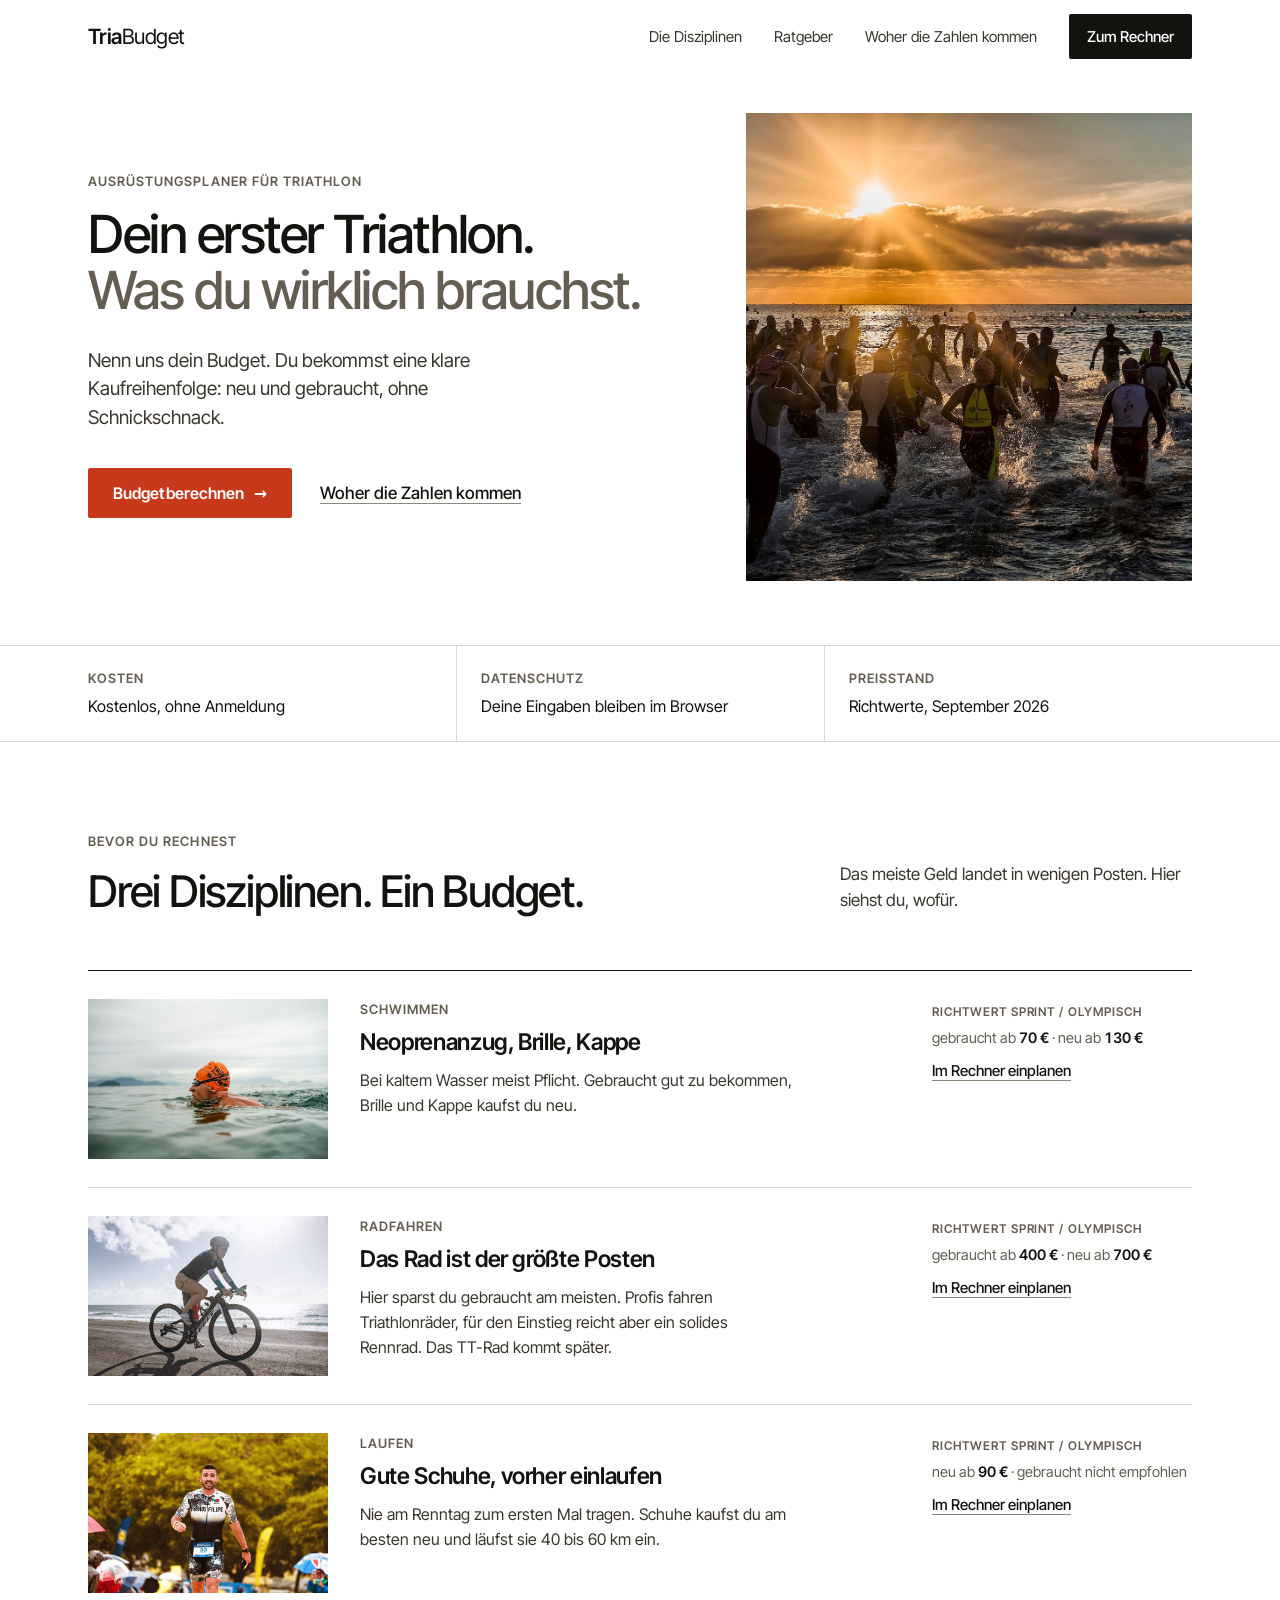
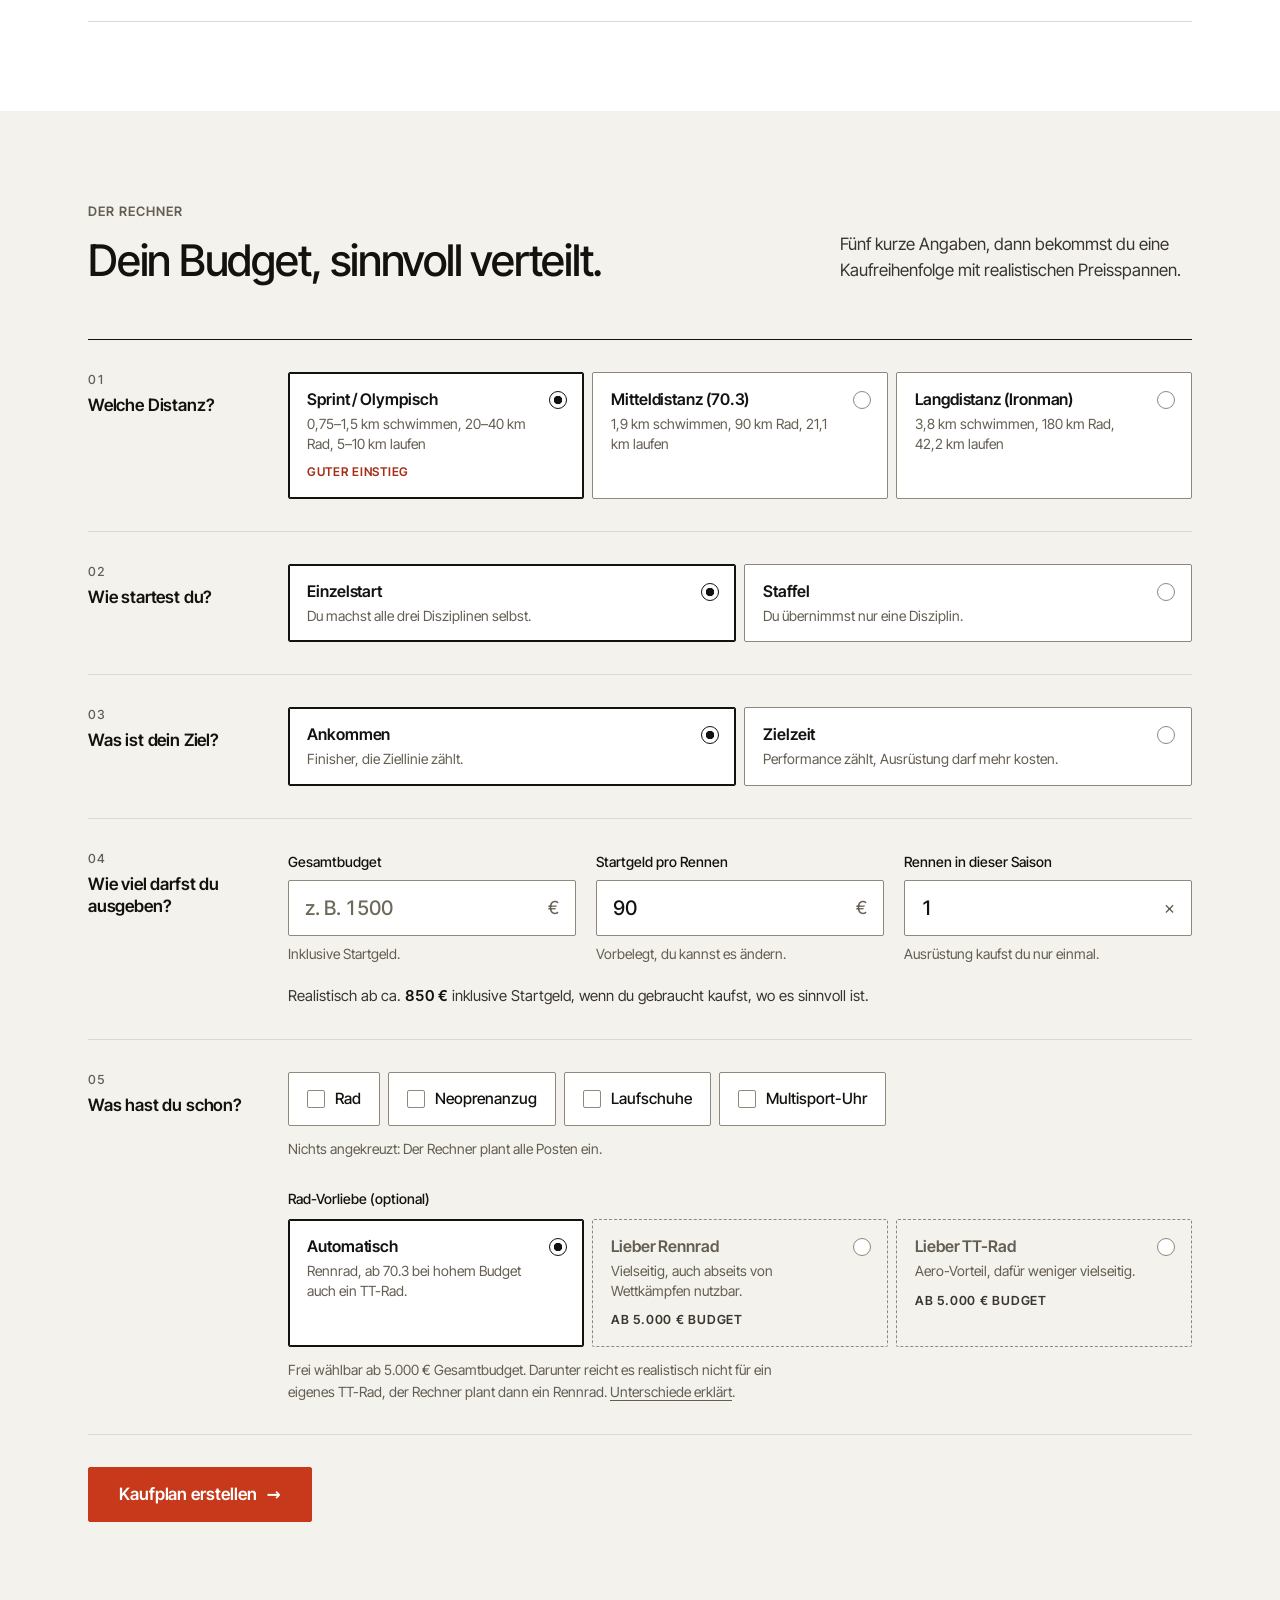
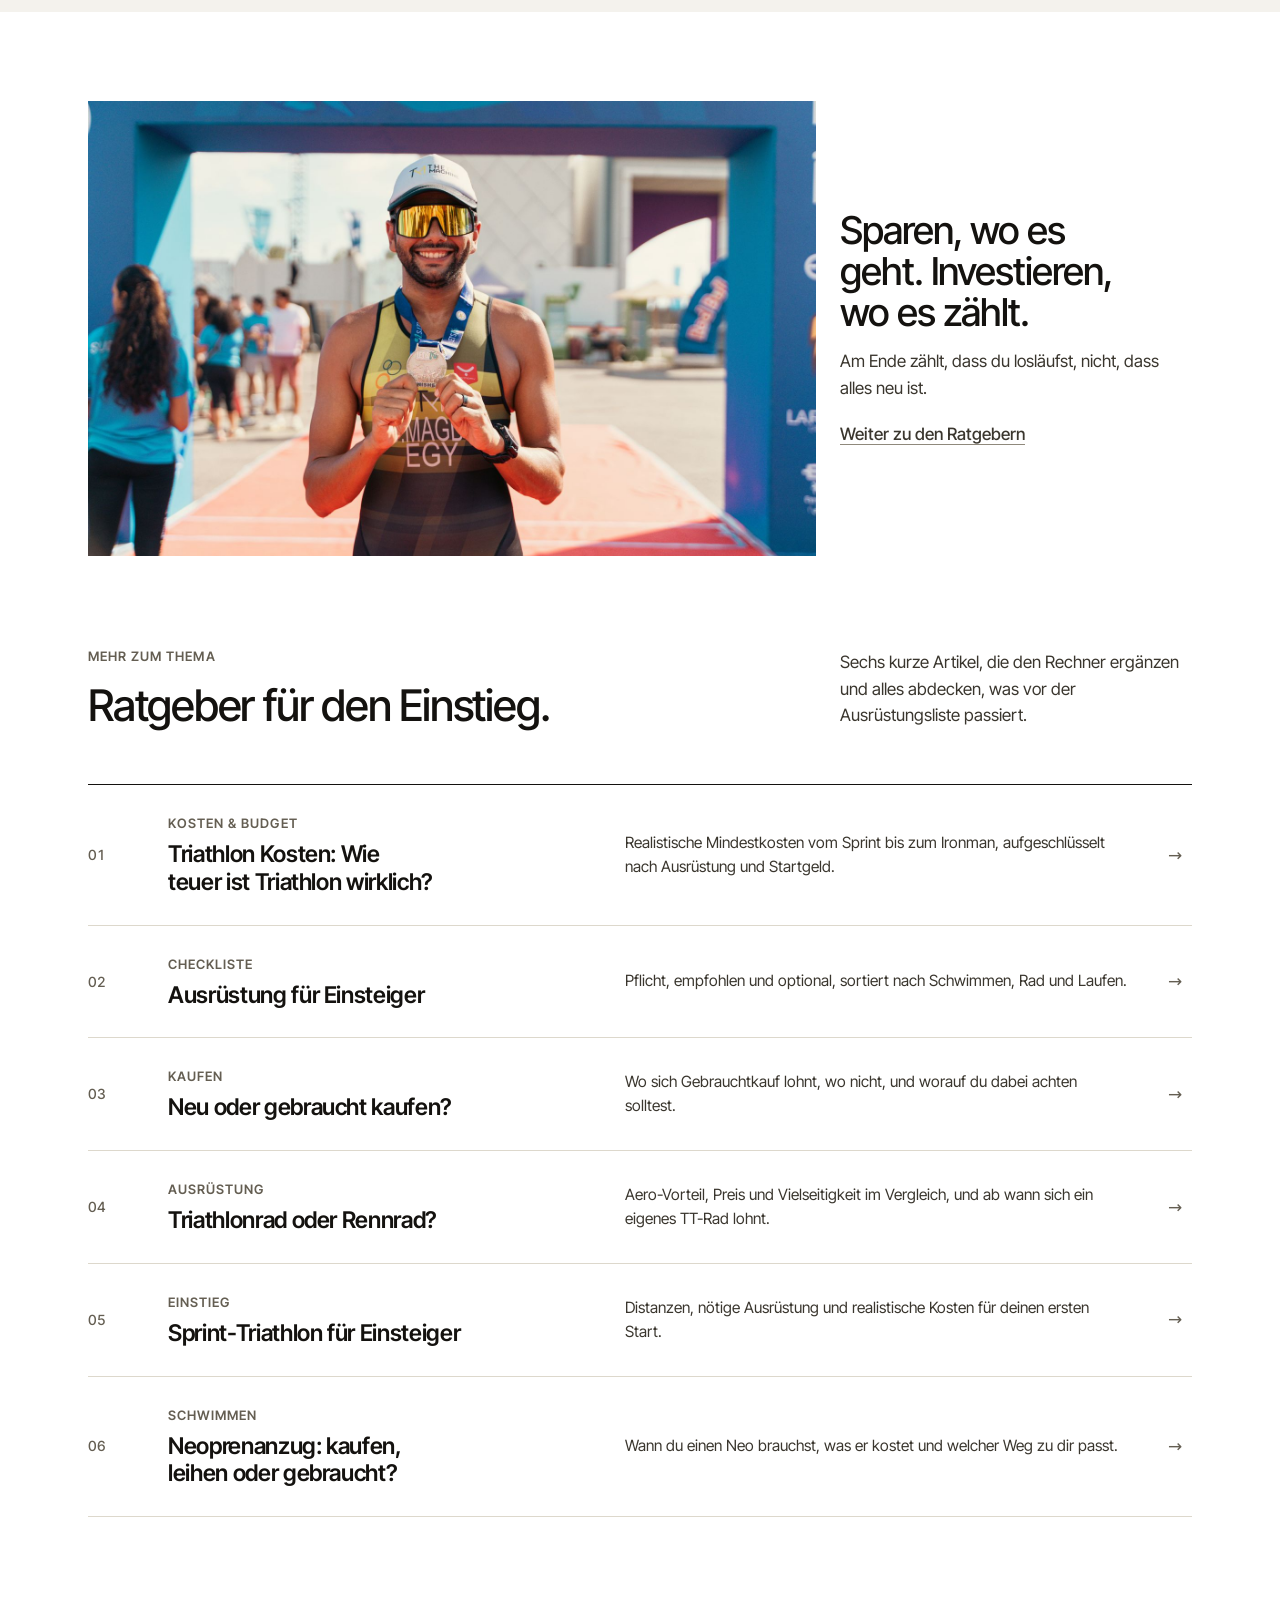
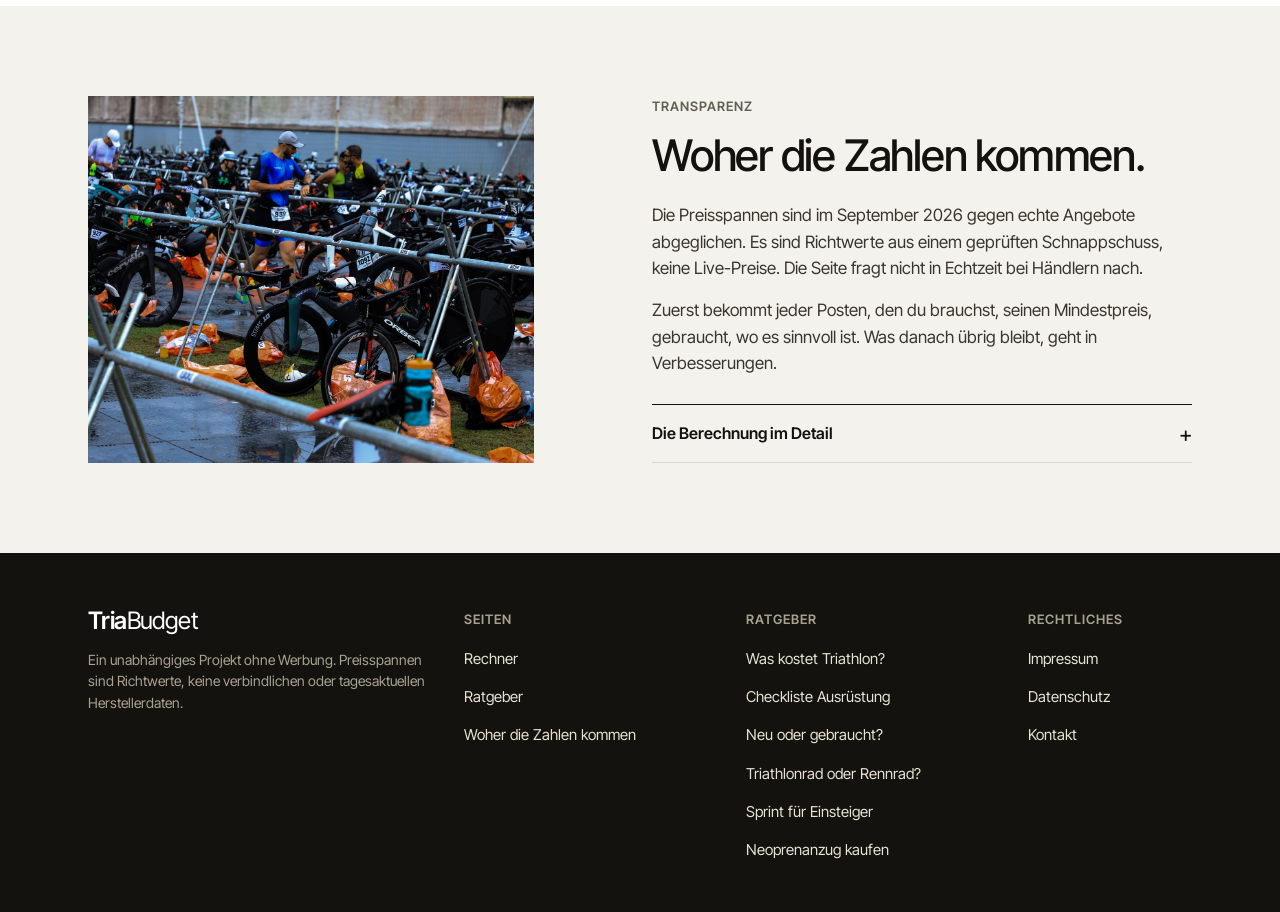
==== index.html @ 40a44d19 "Zurück-Link aus Impressum/Datenschutz: Scrollposition zuverlässig setzen Co-Authored-By: Claude Sonn" ====
<!DOCTYPE html>
<html lang="de">
<head>
<meta charset="UTF-8">
<meta name="viewport" content="width=device-width, initial-scale=1.0">
<title>TriaBudget &ndash; Was du f&uuml;r deinen ersten Triathlon wirklich brauchst</title>
<meta name="description" content="Kostenloser Ausr&uuml;stungsplaner f&uuml;r Triathlon: Budget eingeben und eine klare Kaufreihenfolge mit realistischen Preisspannen f&uuml;r neu und gebraucht erhalten.">
<link rel="canonical" href="https://www.triabudget.com/">
<meta name="theme-color" content="#FFFFFF">
<meta name="color-scheme" content="light">
<meta property="og:type" content="website">
<meta property="og:title" content="TriaBudget &ndash; Dein erster Triathlon. Was du wirklich brauchst.">
<meta property="og:description" content="Budget eingeben, Kaufreihenfolge erhalten. Neu und gebraucht, ohne Schnickschnack.">
<meta property="og:image" content="https://www.triabudget.com/og.jpg">
<meta name="twitter:card" content="summary_large_image">
<link rel="icon" href="favicon.svg" type="image/svg+xml">
<link rel="icon" href="favicon.ico" sizes="48x48">
<link rel="apple-touch-icon" href="apple-touch-icon.png">
<link rel="preload" href="inter-tight-var.woff2" as="font" type="font/woff2" crossorigin>
<style>
@font-face{font-family:"Inter Tight";src:url(inter-tight-var.woff2) format("woff2");font-weight:100 900;font-style:normal;font-display:swap;}

:root{
  color-scheme:light;
  --paper:#FFFFFF;
  --band:#F4F2ED;
  --ink:#14120F;
  --ink2:#3A362E;
  --muted:#645E52;
  --line:#DDD8CC;
  --line2:#8F897C;
  --accent:#C7391A;
  --accent-dark:#A62E14;
  --sans:"Inter Tight",system-ui,-apple-system,"Segoe UI",Roboto,sans-serif;
  --gutter:clamp(20px,4vw,48px);
  --max:1200px;
  --r:2px;
  --sec:clamp(64px,7vw,104px);
}
*{box-sizing:border-box;}
html{scroll-behavior:smooth;scroll-padding-top:76px;}
@media(prefers-reduced-motion:reduce){html{scroll-behavior:auto;}}
body{margin:0;background:var(--paper);color:var(--ink);font-family:var(--sans);font-size:17px;line-height:1.55;-webkit-font-smoothing:antialiased;text-rendering:optimizeLegibility;}
img{display:block;max-width:100%;}
a{color:inherit;}
h1,h2,h3{margin:0;font-weight:500;letter-spacing:-0.028em;line-height:1.06;text-wrap:balance;}
h1{font-size:clamp(38px,4.1vw,58px);}
h2{font-size:clamp(30px,3.4vw,46px);}
h3{font-size:clamp(20px,1.8vw,23px);font-weight:600;letter-spacing:-0.015em;line-height:1.2;}
p{margin:0;}
.num{font-variant-numeric:tabular-nums;}
.wrap{max-width:var(--max);margin:0 auto;padding:0 var(--gutter);}
.kicker,.lbl{font-size:13px;font-weight:600;letter-spacing:.08em;text-transform:uppercase;color:var(--muted);margin:0 0 16px;}
.sr-only{position:absolute;width:1px;height:1px;margin:-1px;padding:0;overflow:hidden;clip:rect(0,0,0,0);white-space:nowrap;border:0;}
.skip{position:absolute;left:-9999px;top:8px;background:var(--ink);color:#fff;padding:8px 14px;z-index:99;}
.skip:focus{left:8px;}
:focus-visible{outline:2px solid var(--accent);outline-offset:3px;}

/* ---------- Kopfzeile ---------- */
.topbar{display:flex;align-items:center;justify-content:space-between;gap:24px;position:sticky;top:0;z-index:50;background:rgba(255,255,255,.96);-webkit-backdrop-filter:saturate(1.4) blur(8px);backdrop-filter:saturate(1.4) blur(8px);border-bottom:1px solid transparent;padding:14px max(var(--gutter),calc((100% - var(--max))/2 + var(--gutter)));transition:border-color .15s;}
.topbar.is-stuck{border-bottom-color:var(--line);}
.brand{font-weight:600;font-size:21px;line-height:1;letter-spacing:-0.025em;text-decoration:none;}
.brand em{font-style:normal;font-weight:400;}
.topnav{display:flex;align-items:center;gap:32px;font-size:15px;}
.topnav a{text-decoration:none;color:var(--ink2);padding:8px 0;transition:color .15s;}
.topnav a:hover{color:var(--ink);}
.topright{display:flex;align-items:center;gap:32px;}
.topnav a.keep,.topright > a.keep{background:var(--ink);color:#fff;padding:11px 18px;border-radius:var(--r);font-weight:500;font-size:15px;text-decoration:none;transition:background-color .15s;white-space:nowrap;}
.topnav a.keep:hover,.topright > a.keep:hover{background:var(--accent);color:#fff;}
.menu-btn{display:none;font:500 15px/1 var(--sans);color:var(--ink);background:transparent;border:1px solid var(--line2);border-radius:var(--r);padding:11px 14px;cursor:pointer;}
.menu-btn:hover{border-color:var(--ink);}
@media(max-width:720px){
  .topright{gap:10px;}
  .menu-btn{display:inline-flex;align-items:center;}
  .topright > .topnav{display:none;}
  .topright > .topnav.open{display:flex;flex-direction:column;align-items:stretch;gap:0;position:absolute;top:100%;left:0;right:0;z-index:60;background:#fff;border-top:1px solid var(--line);border-bottom:1px solid var(--ink);padding:6px var(--gutter) 12px;box-shadow:0 12px 24px rgba(20,18,15,.08);}
  .topright > .topnav.open a{padding:14px 0;font-size:17px;border-bottom:1px solid var(--line);}
  .topright > .topnav.open a:last-child{border-bottom:0;}
}

/* ---------- Buttons ---------- */
.btn{display:inline-flex;align-items:center;gap:10px;background:var(--accent);color:#fff;border:1px solid var(--accent);font:600 16px/1 var(--sans);letter-spacing:-0.005em;padding:16px 24px;border-radius:var(--r);cursor:pointer;text-decoration:none;transition:background-color .15s,border-color .15s,color .15s;}
.btn:hover{background:var(--accent-dark);border-color:var(--accent-dark);}
.btn.ghost{background:transparent;color:var(--ink);border-color:var(--line2);}
.btn.ghost:hover{background:transparent;border-color:var(--ink);}
.textlink{font-weight:500;text-decoration:underline;text-underline-offset:4px;text-decoration-color:var(--line2);transition:color .15s,text-decoration-color .15s;}
.textlink:hover{color:var(--accent-dark);text-decoration-color:var(--accent);}

/* ---------- Hero ---------- */
.hero{display:grid;grid-template-columns:repeat(12,minmax(0,1fr));column-gap:24px;align-items:center;max-width:var(--max);margin:0 auto;padding:clamp(16px,3vw,40px) var(--gutter) clamp(48px,5vw,72px);}
.hero-copy{grid-column:1 / span 7;padding-bottom:4px;padding-right:24px;}
.hero h1 span{display:block;text-wrap:wrap;}
.hero h1 span + span{color:var(--muted);}
.hero-sub{font-size:19px;line-height:1.5;color:var(--ink2);max-width:36ch;margin:28px 0 36px;}
.cta-row{display:flex;align-items:center;gap:28px;flex-wrap:wrap;}
.hero-media{grid-column:8 / -1;aspect-ratio:1/1.05;overflow:hidden;background:var(--band);}
.hero-media img{width:100%;height:100%;object-fit:cover;object-position:34% 50%;}
@media(max-width:900px){
  .hero{grid-template-columns:1fr;row-gap:40px;}
  .hero-copy,.hero-media{grid-column:1 / -1;}
  .hero-media{aspect-ratio:4/3;}
  .hero-media img{object-position:38% 50%;}
}

/* ---------- Fakten ---------- */
.facts{border-top:1px solid var(--line);border-bottom:1px solid var(--line);}
.facts-in{display:grid;grid-template-columns:repeat(3,minmax(0,1fr));}
.facts-in > div{padding:22px 24px 22px 0;}
.facts-in > div + div{padding-left:24px;border-left:1px solid var(--line);}
.facts .lbl{margin:0 0 6px;}
.facts-in p:not(.lbl){font-size:16px;color:var(--ink);}
@media(max-width:720px){
  .facts-in{grid-template-columns:1fr;}
  .facts-in > div,.facts-in > div + div{padding:16px 0;border-left:0;}
  .facts-in > div + div{border-top:1px solid var(--line);}
}

/* ---------- Sektionen ---------- */
.section{padding:var(--sec) 0;}
.band{background:var(--band);}

/* ---------- Disziplinen ---------- */
.tri{border-top:1px solid var(--ink);}
.tri-row{display:grid;grid-template-columns:240px minmax(0,1fr) 260px;gap:32px;padding:28px 0;border-bottom:1px solid var(--line);align-items:start;}
.tri-row .ph{aspect-ratio:3/2;overflow:hidden;background:var(--band);}
.tri-row .ph img{width:100%;height:100%;object-fit:cover;}
.tag-d{display:block;font-size:13px;font-weight:600;letter-spacing:.08em;text-transform:uppercase;color:var(--muted);margin:0 0 10px;}
.tri-text h3{margin:0 0 12px;}
.tri-text p:not(.tag-d){color:var(--ink2);font-size:16px;max-width:48ch;}
.from{padding-top:4px;font-size:14.5px;line-height:1.5;color:var(--muted);}
.from b{color:var(--ink);font-weight:600;font-variant-numeric:tabular-nums;}
.from-link{display:inline-block;margin-top:12px;font-size:15px;color:var(--ink);}
.from .lbl{display:block;margin:0 0 6px;font-size:12px;}
@media(max-width:960px){
  .tri-row{grid-template-columns:220px minmax(0,1fr);gap:24px 28px;}
  .tri-row .from{grid-column:2;padding-top:0;}
}
@media(max-width:640px){
  .tri-row{grid-template-columns:1fr;gap:18px;padding:28px 0;}
  .tri-row .ph{aspect-ratio:16/9;}
  .tri-row .from{grid-column:1;}
}

/* ---------- Rechner ---------- */
.sec-head,.calc-head{display:grid;grid-template-columns:repeat(12,minmax(0,1fr));column-gap:24px;row-gap:16px;margin-bottom:clamp(36px,5vw,56px);align-items:end;}
.sec-head > div:first-child,.calc-head > div:first-child{grid-column:1 / span 7;}
.sec-head h2,.calc-head h2{margin:0;}
.sec-head p.sec-lead,.calc-head p.calc-lead{grid-column:9 / -1;color:var(--ink2);}
@media(max-width:960px){.sec-head > div:first-child,.calc-head > div:first-child,.sec-head p.sec-lead,.calc-head p.calc-lead{grid-column:1 / -1;}}

form.calc{border-top:1px solid var(--ink);}
fieldset{border:0;margin:0;padding:32px 0;min-width:0;border-bottom:1px solid var(--line);}
fieldset::after{content:"";display:table;clear:both;}
legend{float:left;width:200px;padding:0 24px 0 0;margin:0;font-size:17px;font-weight:600;letter-spacing:-0.01em;line-height:1.3;}
legend .n{display:block;font-size:12.5px;font-weight:500;color:var(--muted);letter-spacing:.04em;margin-bottom:6px;font-variant-numeric:tabular-nums;}
.fs-body{margin-left:200px;}
@media(max-width:820px){
  fieldset{padding-top:0;padding-bottom:24px;}
  legend{float:none;width:auto;padding:24px 0 0;margin:0 0 14px;}
  .fs-body{margin-left:0;}
}

.opts{display:grid;gap:8px;}
.opts.c3{grid-template-columns:repeat(3,minmax(0,1fr));}
.opts.c2{grid-template-columns:repeat(2,minmax(0,1fr));}
@media(max-width:900px){.opts.c3{grid-template-columns:1fr;}}
@media(max-width:480px){
  .opts{gap:6px;}
  .opt-body{padding:13px 40px 13px 14px;}
  .opt-body::after{right:13px;top:15px;}
  .opts.c2 .opt-body{padding:13px 12px;}
  .opts.c2 .opt-body::after{display:none;}
  .opts.c2 .opt-m{font-size:13px;}
  .fields{gap:16px;}
}
/* Kurze Auswahl (Disziplin) bleibt dreispaltig, auch mobil */
.opts.c3.tight{grid-template-columns:repeat(3,minmax(0,1fr));}
.opts.tight .opt-body{padding:14px 10px;text-align:center;}
.opts.tight .opt-body::after{display:none;}
@media(max-width:480px){.opts.tight .opt-body{padding:13px 4px;}}
.opt{position:relative;display:block;cursor:pointer;}
.opt input{position:absolute;opacity:0;inset:0;width:100%;height:100%;margin:0;cursor:pointer;}
.opt-body{position:relative;display:block;height:100%;padding:16px 46px 16px 18px;border:1px solid var(--line2);background:#fff;border-radius:var(--r);transition:border-color .12s,box-shadow .12s;}
.opt-body::after{content:"";position:absolute;right:16px;top:18px;width:16px;height:16px;border:1.5px solid var(--line2);border-radius:50%;background:#fff;transition:border-color .12s,background .12s;}
.opt:hover .opt-body{border-color:var(--ink);}
.opt input:checked + .opt-body{border-color:var(--ink);box-shadow:inset 0 0 0 1px var(--ink);}
.opt input:checked + .opt-body::after{border-color:var(--ink);background:radial-gradient(circle,var(--ink) 0 4px,#fff 4.5px);}
.opt input:focus-visible + .opt-body{outline:2px solid var(--accent);outline-offset:3px;}
.opt-t{display:block;font-weight:600;font-size:16px;line-height:1.3;letter-spacing:-0.005em;}
.opt-m{display:block;font-size:14px;color:var(--muted);margin-top:4px;line-height:1.4;}
.opt-badge{display:block;margin-top:10px;font-size:12px;font-weight:600;letter-spacing:.06em;text-transform:uppercase;color:var(--accent-dark);}
.opt input:disabled{cursor:not-allowed;}
.opt input:disabled + .opt-body{cursor:not-allowed;background:var(--band);border-style:dashed;}
.opt input:disabled + .opt-body .opt-t,.opt input:disabled + .opt-body .opt-m{color:var(--muted);}
.opt-lock{display:none;margin-top:10px;font-size:12.5px;font-weight:600;letter-spacing:.06em;text-transform:uppercase;color:var(--ink2);}
.opt input:disabled + .opt-body .opt-lock{display:block;}
.opt input:disabled:checked + .opt-body{box-shadow:none;}

.fields{display:grid;grid-template-columns:repeat(3,minmax(0,1fr));gap:20px;}
@media(max-width:820px){.fields{grid-template-columns:1fr;}}
.field label{display:block;font-size:14px;font-weight:500;margin:0 0 8px;}
.input{display:flex;align-items:center;background:#fff;border:1px solid var(--line2);border-radius:var(--r);transition:border-color .12s,box-shadow .12s;}
.input:hover{border-color:var(--ink);}
.input:focus-within{border-color:var(--ink);box-shadow:0 0 0 1px var(--ink);}
.input input{border:0;background:transparent;font:500 20px/1 var(--sans);font-variant-numeric:tabular-nums;padding:15px 12px 15px 16px;width:100%;min-width:0;color:var(--ink);}
.input input:focus{outline:none;}
.input input::placeholder{color:#6F695C;}
.input.invalid{border-color:var(--accent);box-shadow:0 0 0 1px var(--accent);}
.field-err{font-size:14px;font-weight:500;color:var(--accent-dark);margin:8px 0 0;line-height:1.4;}
.field-err::before{content:"! ";font-weight:700;}
.input .unit{padding:0 16px 0 0;color:var(--muted);font-size:18px;}
.field .hint{font-size:14px;color:var(--muted);margin:8px 0 0;line-height:1.4;}
.minhint{grid-column:1/-1;font-size:15px;margin:0;color:var(--ink2);}
.minhint b{font-variant-numeric:tabular-nums;color:var(--ink);font-weight:600;}
input[type=number]{-moz-appearance:textfield;appearance:textfield;}
input[type=number]::-webkit-outer-spin-button,input[type=number]::-webkit-inner-spin-button{-webkit-appearance:none;margin:0;}

.chips{display:flex;flex-wrap:wrap;gap:8px;}
.chip{position:relative;cursor:pointer;}
.chip input{position:absolute;opacity:0;inset:0;width:100%;height:100%;margin:0;cursor:pointer;}
.chip span{display:inline-flex;align-items:center;gap:10px;padding:14px 18px;min-height:48px;border:1px solid var(--line2);background:#fff;border-radius:var(--r);font-size:15.5px;font-weight:500;transition:border-color .12s,box-shadow .12s;}
.chip span::before{content:"";width:16px;height:16px;border:1.5px solid var(--line2);border-radius:2px;flex:none;transition:border-color .12s,background-color .12s;}
.chip:hover span{border-color:var(--ink);}
.chip input:checked + span{border-color:var(--ink);box-shadow:inset 0 0 0 1px var(--ink);}
.chip input:checked + span::before{border-color:var(--ink);background:var(--ink) url("data:image/svg+xml,%3Csvg xmlns='http://www.w3.org/2000/svg' viewBox='0 0 16 16'%3E%3Cpath d='M3.8 8.4l2.7 2.7 5.7-6' fill='none' stroke='%23fff' stroke-width='2' stroke-linecap='round' stroke-linejoin='round'/%3E%3C/svg%3E") center/100% no-repeat;}
.chip input:focus-visible + span{outline:2px solid var(--accent);outline-offset:3px;}
.note-s{font-size:14px;color:var(--muted);margin:12px 0 0;max-width:62ch;}
.note-s a{text-underline-offset:3px;}
.sub-lbl{font-size:14px;font-weight:500;margin:0 0 10px;color:var(--ink);}

.warn{margin:24px 0 0;font-size:15px;color:var(--accent-dark);padding:14px 16px;background:#fff;border:1px solid var(--accent);border-radius:var(--r);}
.submit-row{display:flex;align-items:center;gap:18px;flex-wrap:wrap;padding-top:32px;}
.submit-row .btn{padding:18px 30px;font-size:17px;}

/* ---------- Ergebnis ---------- */
.results{display:none;padding:var(--sec) 0 clamp(56px,7vw,96px);}
.results:focus{outline:none;}
.results .warn{margin:0 0 24px;}
.results.on{display:block;}
.res-head{margin-bottom:36px;}
.res-head h2{font-size:clamp(34px,4.2vw,56px);}
.stats{display:grid;grid-template-columns:repeat(4,minmax(0,1fr));border-top:1px solid var(--ink);border-bottom:1px solid var(--line);}
.stat{padding:22px 20px 22px 0;border-right:1px solid var(--line);}
.stat + .stat{padding-left:20px;}
.stat:last-child{border-right:0;}
.stat .v{font-weight:500;font-size:clamp(28px,3.2vw,42px);line-height:1.05;letter-spacing:-0.03em;font-variant-numeric:tabular-nums;}
.stat .l{font-size:14px;color:var(--muted);margin-top:8px;}
.stat.hl .v{color:var(--accent);}
@media(max-width:760px){
  .stats{grid-template-columns:1fr 1fr;}
  .stat{border-right:0;border-bottom:1px solid var(--line);padding:16px 12px 16px 0 !important;}
  .stat:nth-child(2n){padding-left:16px !important;border-left:1px solid var(--line);}
  .stat:nth-last-child(-n+2){border-bottom:0;}
}
.plan-note{font-size:15px;color:var(--muted);margin:16px 0 32px;max-width:70ch;}
.plan{list-style:none;margin:0;padding:0;border-top:1px solid var(--ink);}
.plan-row{display:grid;grid-template-columns:48px minmax(0,1fr) 150px;gap:8px 24px;padding:28px 0;border-bottom:1px solid var(--line);}
.pr-idx{font-size:14px;font-weight:500;color:var(--muted);padding-top:6px;font-variant-numeric:tabular-nums;}
.pr-title{display:flex;flex-wrap:wrap;align-items:baseline;gap:6px 16px;}
.pr-title h3{font-size:clamp(21px,2.1vw,26px);}
.cond{display:inline-block;font-size:12px;font-weight:600;letter-spacing:.06em;text-transform:uppercase;color:var(--ink2);border:1px solid var(--line2);padding:2px 8px;border-radius:2px;line-height:1.4;}
.tag{display:inline-flex;align-items:center;gap:7px;font-size:12.5px;font-weight:600;letter-spacing:.08em;text-transform:uppercase;line-height:1.3;color:var(--muted);}
.tag::before{content:"";width:7px;height:7px;background:currentColor;flex:none;}
.tag-pflicht{color:var(--accent-dark);}
.tag-empfohlen{color:var(--ink);}
.tag-optional{color:var(--muted);}
.pr-cat{font-size:13.5px;color:var(--muted);}
.pr-amt{padding-top:2px;font-weight:500;font-size:clamp(24px,2.4vw,32px);line-height:1.05;letter-spacing:-0.03em;text-align:right;font-variant-numeric:tabular-nums;white-space:nowrap;}
.bar{height:4px;background:var(--line);margin:14px 0 14px;overflow:hidden;}
.bar i{display:block;height:100%;background:var(--ink);}
.bar.b-pflicht i{background:var(--accent);}
.bar.b-optional i{background:var(--line2);}
.pr-main p{margin:0 0 6px;}
.pr-range{font-size:15px;font-variant-numeric:tabular-nums;color:var(--ink);font-weight:500;}
.pr-note{font-size:15.5px;color:var(--ink2);max-width:64ch;}
.pr-ex{font-size:15px;color:var(--muted);}
.pr-ex a{color:var(--ink);text-decoration:underline;text-underline-offset:3px;text-decoration-color:var(--line2);transition:color .15s,text-decoration-color .15s;}
.pr-ex a:hover{text-decoration-color:var(--accent);color:var(--accent-dark);}
@media(max-width:600px){
  .plan-row{grid-template-columns:28px minmax(0,1fr);gap:8px 14px;}
  .pr-amt{grid-column:2;text-align:left;order:3;font-size:30px;}
}
.owned-note{font-size:15.5px;padding:18px 0;border-bottom:1px solid var(--line);margin:0;}
.actions{display:flex;flex-wrap:wrap;align-items:center;gap:12px;margin-top:36px;}
.actions .btn{padding:14px 20px;font-size:15px;}
.status{font-size:14.5px;color:var(--muted);}

/* ---------- Abschluss ---------- */
.finish{padding:var(--sec) 0 0;}
.finish-grid{display:grid;grid-template-columns:repeat(12,minmax(0,1fr));column-gap:24px;row-gap:32px;align-items:center;}
.finish-img{grid-column:1 / span 8;margin:0;aspect-ratio:16/10;overflow:hidden;background:var(--band);}
.finish-img img{width:100%;height:100%;object-fit:cover;object-position:50% 40%;}
.finish-copy{grid-column:9 / -1;}
.finish-copy h2{font-size:clamp(28px,3vw,40px);margin-bottom:16px;}
.finish-copy p{color:var(--ink2);}
@media(max-width:960px){
  .finish-img,.finish-copy{grid-column:1 / -1;}
  .finish-img{aspect-ratio:16/9;}
}

/* ---------- Ratgeber ---------- */
.rg-list{list-style:none;margin:0;padding:0;border-top:1px solid var(--ink);}
.rg-row{display:grid;grid-template-columns:48px minmax(0,5fr) minmax(0,6fr) 24px;gap:8px 32px;align-items:center;padding:28px 0;border-bottom:1px solid var(--line);text-decoration:none;}
.rg-n{font-size:14px;font-weight:500;color:var(--muted);font-variant-numeric:tabular-nums;}
.rg-title .tag-d{margin-bottom:8px;}
.rg-title h3{margin:0;text-decoration:underline;text-decoration-color:transparent;text-underline-offset:5px;text-decoration-thickness:1px;transition:text-decoration-color .15s;}
.rg-desc{color:var(--ink2);font-size:15.5px;max-width:56ch;}
.rg-arrow{color:var(--muted);transition:transform .15s,color .15s;}
.rg-row:hover h3{text-decoration-color:var(--ink);}
.rg-row:hover .rg-arrow{color:var(--accent);transform:translateX(4px);}
@media(prefers-reduced-motion:reduce){.rg-row:hover .rg-arrow{transform:none;}}
@media(max-width:820px){
  .rg-row{grid-template-columns:36px minmax(0,1fr);}
  .rg-desc{grid-column:2;padding-top:0;}
  .rg-arrow{display:none;}
}

/* ---------- Transparenz ---------- */
.method{display:grid;grid-template-columns:repeat(12,minmax(0,1fr));column-gap:24px;row-gap:40px;align-items:start;}
.method{align-items:stretch;}
.method .ph{grid-column:1 / span 5;position:relative;min-height:320px;overflow:hidden;background:var(--band);}
.method .ph img{position:absolute;inset:0;width:100%;height:100%;object-fit:cover;}
.method-copy{grid-column:7 / -1;}
.method-copy h2{margin-bottom:24px;}
.method-copy p:not(.kicker){margin:0 0 16px;color:var(--ink2);max-width:56ch;}
@media(max-width:900px){.method .ph,.method-copy{grid-column:1 / -1;}.method .ph{min-height:0;aspect-ratio:4/3;}}
details.deep{margin-top:28px;border-top:1px solid var(--ink);border-bottom:1px solid var(--line);}
details.deep summary{cursor:pointer;padding:16px 0;font-weight:600;font-size:16px;list-style:none;display:flex;justify-content:space-between;align-items:center;gap:16px;}
details.deep summary::-webkit-details-marker{display:none;}
details.deep summary::after{content:"+";font-size:22px;font-weight:400;color:var(--ink);line-height:1;}
details.deep[open] summary::after{content:"\2013";}
details.deep summary:hover{color:var(--accent-dark);}
details.deep p{font-size:15px;color:var(--muted);padding-bottom:18px;margin:0;}

/* ---------- Fußzeile ---------- */
.site-footer{background:var(--ink);color:#C9C3B6;}
.foot-in{display:grid;grid-template-columns:repeat(12,minmax(0,1fr));column-gap:24px;row-gap:40px;max-width:var(--max);margin:0 auto;padding:56px var(--gutter) 48px;}
.foot-brand{grid-column:1 / span 4;}
.foot-brand .brand{color:#fff;font-size:24px;}
.foot-brand p{margin:16px 0 0;font-size:14px;line-height:1.55;max-width:44ch;color:#A9A290;}
.foot-col{grid-column:span 3;display:flex;flex-direction:column;align-items:flex-start;gap:10px;font-size:15px;}
.foot-col.narrow{grid-column:span 2;}
.foot-col .lbl{color:#A9A290;margin:0 0 6px;}
.foot-col a{color:#E8E2D3;text-decoration:none;padding:2px 0;border-bottom:1px solid transparent;transition:border-color .15s,color .15s;}
.foot-col a:hover{color:#fff;border-color:#fff;}
@media(max-width:820px){
  .foot-brand,.foot-col,.foot-col.narrow{grid-column:1 / -1;}
}

/* ---------- Rechtstexte ---------- */
.legal-page{display:none;background:var(--paper);min-height:100vh;}
.legal-body{max-width:720px;margin:0 auto;padding:clamp(28px,5vw,64px) var(--gutter) 96px;}
.legal-body h1{font-size:clamp(34px,4.4vw,52px);margin:0 0 16px;}
.legal-body h2{font-size:15px;font-weight:600;letter-spacing:-0.005em;color:var(--ink);margin:40px 0 10px;line-height:1.3;}
.legal-body p{font-size:16.5px;color:var(--ink2);margin:0 0 12px;}
.legal-body a{text-underline-offset:3px;}
.legal-back{display:inline-block;margin-top:44px;font-weight:600;text-decoration:none;border-bottom:1px solid var(--ink);padding-bottom:2px;cursor:pointer;}

/* ---------- Druck / PDF ---------- */
.print-only{display:none;}
@media print{
  @page{margin:16mm;}
  body{background:#fff;font-size:12.5pt;}
  .topbar,.hero,.facts,#disziplinen,.calc-sec,.finish,#ratgeber,#preise,.site-footer,.actions,.skip,.legal-page{display:none !important;}
  .print-only{display:block;}
  .results{display:block !important;padding:0;}
  .plan-row{break-inside:avoid;padding:14px 0;}
  .bar{border:1px solid #bbb;}
  .bar i,.tag::before{-webkit-print-color-adjust:exact;print-color-adjust:exact;}
  .print-head{border-bottom:2px solid #000;padding-bottom:10px;margin-bottom:22px;}
  .print-head .brand{font-size:26pt;}
  .print-head p{margin:6px 0 0;font-size:11pt;color:#444;}
}

</style>
<script src="site-config.js" defer></script>
</head>
<body>

<a class="skip" href="#rechner">Zum Rechner springen</a>

<div class="site-main">

  <header class="topbar">
    <a class="brand" href="#top" aria-label="TriaBudget, Startseite">Tria<em>Budget</em></a>
    <div class="topright">
      <nav class="topnav" id="topnav" aria-label="Hauptnavigation">
        <a href="#disziplinen">Die Disziplinen</a>
        <a href="#ratgeber">Ratgeber</a>
        <a href="#preise">Woher die Zahlen kommen</a>
      </nav>
      <a class="keep" href="#rechner">Zum Rechner</a>
      <button class="menu-btn" type="button" id="menuBtn" aria-expanded="false" aria-controls="topnav">Men&uuml;</button>
    </div>
  </header>

  <main id="top">

    <section class="hero" aria-labelledby="h1">
      <div class="hero-copy">
        <p class="kicker">Ausr&uuml;stungsplaner f&uuml;r Triathlon</p>
        <h1 id="h1"><span>Dein erster Triathlon.</span> <span>Was du wirklich brauchst.</span></h1>
        <p class="hero-sub">Nenn uns dein Budget. Du bekommst eine klare Kaufreihenfolge: neu und gebraucht, ohne Schnickschnack.</p>
        <div class="cta-row">
          <a class="btn" href="#rechner">Budget berechnen <span aria-hidden="true">&rarr;</span></a>
          <a class="textlink" href="#preise">Woher die Zahlen kommen</a>
        </div>
      </div>
      <div class="hero-media">
        <img src="hero.jpg" width="1600" height="1067" fetchpriority="high" alt="Triathleten in Neoprenanz&uuml;gen laufen bei Sonnenaufgang ins Meer.">
      </div>
    </section>

    <section class="facts" aria-label="Auf einen Blick">
      <div class="wrap facts-in">
        <div><p class="lbl">Kosten</p><p>Kostenlos, ohne Anmeldung</p></div>
        <div><p class="lbl">Datenschutz</p><p>Deine Eingaben bleiben im Browser</p></div>
        <div><p class="lbl">Preisstand</p><p>Richtwerte, <span class="stand-datum">September 2026</span></p></div>
      </div>
    </section>

    <section class="section" id="disziplinen" aria-labelledby="h-disz">
      <div class="wrap">
        <div class="sec-head">
          <div>
            <p class="kicker">Bevor du rechnest</p>
            <h2 id="h-disz">Drei Disziplinen. Ein Budget.</h2>
          </div>
          <p class="sec-lead">Das meiste Geld landet in wenigen Posten. Hier siehst du, wof&uuml;r.</p>
        </div>
        <div class="tri">
          <article class="tri-row">
            <div class="ph"><img src="schwimmen.jpg" width="1600" height="1067" loading="lazy" style="object-position:60% 50%" alt="Schwimmer mit oranger Badekappe und Schwimmbrille im offenen Wasser, im Hintergrund Berge."></div>
            <div class="tri-text">
              <p class="tag-d">Schwimmen</p>
              <h3>Neoprenanzug, Brille, Kappe</h3>
              <p>Bei kaltem Wasser meist Pflicht. Gebraucht gut zu bekommen, Brille und Kappe kaufst du neu.</p>
            </div>
            <p class="from" data-from="neo">&nbsp;</p>
          </article>
          <article class="tri-row">
            <div class="ph"><img src="rad.jpg" width="1600" height="1067" loading="lazy" style="object-position:50% 50%" alt="Person auf einem Triathlonrad f&auml;hrt an einem Strand entlang, dahinter das Meer."></div>
            <div class="tri-text">
              <p class="tag-d">Radfahren</p>
              <h3>Das Rad ist der gr&ouml;&szlig;te Posten</h3>
              <p>Hier sparst du gebraucht am meisten. Profis fahren Triathlonr&auml;der, f&uuml;r den Einstieg reicht aber ein solides Rennrad. Das TT-Rad kommt sp&auml;ter.</p>
            </div>
            <p class="from" data-from="rad">&nbsp;</p>
          </article>
          <article class="tri-row">
            <div class="ph"><img src="laufen.jpg" width="1600" height="1067" loading="lazy" style="object-position:50% 40%" alt="L&auml;chelnder L&auml;ufer im Triathlon-Einteiler mit Startnummer, im Hintergrund Zuschauer mit Regenschirmen."></div>
            <div class="tri-text">
              <p class="tag-d">Laufen</p>
              <h3>Gute Schuhe, vorher einlaufen</h3>
              <p>Nie am Renntag zum ersten Mal tragen. Schuhe kaufst du am besten neu und l&auml;ufst sie 40 bis 60 km ein.</p>
            </div>
            <p class="from" data-from="schuhe">&nbsp;</p>
          </article>
        </div>
      </div>
    </section>

    <section class="section band calc-sec" id="rechner" aria-labelledby="h-calc">
      <div class="wrap">
        <div class="calc-head">
          <div>
            <p class="kicker">Der Rechner</p>
            <h2 id="h-calc">Dein Budget, sinnvoll verteilt.</h2>
          </div>
          <p class="calc-lead">F&uuml;nf kurze Angaben, dann bekommst du eine Kaufreihenfolge mit realistischen Preisspannen.</p>
        </div>

        <form class="calc" id="calcForm" novalidate>

            <fieldset>
              <legend><span class="n">01</span> Welche Distanz?</legend>
              <div class="fs-body">
              <div class="opts c3">
                <label class="opt"><input type="radio" name="distance" value="kurz" checked><span class="opt-body"><span class="opt-t">Sprint / Olympisch</span><span class="opt-m">0,75&ndash;1,5 km schwimmen, 20&ndash;40 km Rad, 5&ndash;10 km laufen</span><span class="opt-badge">Guter Einstieg</span></span></label>
                <label class="opt"><input type="radio" name="distance" value="mittel"><span class="opt-body"><span class="opt-t">Mitteldistanz (70.3)</span><span class="opt-m">1,9 km schwimmen, 90 km Rad, 21,1 km laufen</span></span></label>
                <label class="opt"><input type="radio" name="distance" value="lang"><span class="opt-body"><span class="opt-t">Langdistanz (Ironman)</span><span class="opt-m">3,8 km schwimmen, 180 km Rad, 42,2 km laufen</span></span></label>
              </div>
              </div>
            </fieldset>

            <fieldset>
              <legend><span class="n">02</span> Wie startest du?</legend>
              <div class="fs-body">
              <div class="opts c2">
                <label class="opt"><input type="radio" name="format" value="einzel" checked><span class="opt-body"><span class="opt-t">Einzelstart</span><span class="opt-m">Du machst alle drei Disziplinen selbst.</span></span></label>
                <label class="opt"><input type="radio" name="format" value="staffel"><span class="opt-body"><span class="opt-t">Staffel</span><span class="opt-m">Du &uuml;bernimmst nur eine Disziplin.</span></span></label>
              </div>
              <div id="disciplineWrap" hidden style="margin-top:20px;">
                <p class="sub-lbl">Welche Disziplin &uuml;bernimmst du?</p>
                <div class="opts c3 tight">
                  <label class="opt"><input type="radio" name="discipline" value="swim" checked><span class="opt-body"><span class="opt-t">Schwimmen</span></span></label>
                  <label class="opt"><input type="radio" name="discipline" value="bike"><span class="opt-body"><span class="opt-t">Radfahren</span></span></label>
                  <label class="opt"><input type="radio" name="discipline" value="run"><span class="opt-body"><span class="opt-t">Laufen</span></span></label>
                </div>
              </div>
              </div>
            </fieldset>

            <fieldset>
              <legend><span class="n">03</span> Was ist dein Ziel?</legend>
              <div class="fs-body">
              <div class="opts c2">
                <label class="opt"><input type="radio" name="ziel" value="finish" checked><span class="opt-body"><span class="opt-t">Ankommen</span><span class="opt-m">Finisher, die Ziellinie z&auml;hlt.</span></span></label>
                <label class="opt"><input type="radio" name="ziel" value="zeit"><span class="opt-body"><span class="opt-t">Zielzeit</span><span class="opt-m">Performance z&auml;hlt, Ausr&uuml;stung darf mehr kosten.</span></span></label>
              </div>
              </div>
            </fieldset>

            <fieldset>
              <legend><span class="n">04</span> Wie viel darfst du ausgeben?</legend>
              <div class="fs-body">
              <div class="fields">
                <div class="field">
                  <label for="budget">Gesamtbudget</label>
                  <div class="input"><input type="number" inputmode="numeric" id="budget" placeholder="z. B. 1500" min="0" step="50" aria-required="true" aria-describedby="budgetHint budgetErr"><span class="unit">&euro;</span></div>
                  <p class="hint" id="budgetHint">Inklusive Startgeld.</p>
                  <p class="field-err" id="budgetErr" role="alert" hidden></p>
                </div>
                <div class="field">
                  <label for="startgeld">Startgeld pro Rennen</label>
                  <div class="input"><input type="number" inputmode="numeric" id="startgeld" min="0" step="10"><span class="unit">&euro;</span></div>
                  <p class="hint">Vorbelegt, du kannst es &auml;ndern.</p>
                </div>
                <div class="field">
                  <label for="raceCount">Rennen in dieser Saison</label>
                  <div class="input"><input type="number" inputmode="numeric" id="raceCount" min="1" step="1" value="1"><span class="unit">&times;</span></div>
                  <p class="hint">Ausr&uuml;stung kaufst du nur einmal.</p>
                </div>
                <p class="minhint" id="minHint" aria-live="polite"></p>
              </div>
              </div>
            </fieldset>

            <fieldset>
              <legend><span class="n">05</span> Was hast du schon?</legend>
              <div class="fs-body">
              <div class="chips">
                <label class="chip"><input type="checkbox" id="ownBike"><span>Rad</span></label>
                <label class="chip"><input type="checkbox" id="ownWetsuit"><span>Neoprenanzug</span></label>
                <label class="chip"><input type="checkbox" id="ownShoes"><span>Laufschuhe</span></label>
                <label class="chip"><input type="checkbox" id="ownWatch"><span>Multisport-Uhr</span></label>
              </div>
              <p class="note-s" id="ownedHint" aria-live="polite">Nichts angekreuzt: Der Rechner plant alle Posten ein.</p>
              <div id="optWrap" hidden style="margin-top:28px;">
                <p class="sub-lbl">Extra einplanen</p>
                <div class="chips">
                  <label class="chip"><input type="checkbox" id="wantOpt"><span>Rad-Optimierung (Laufr&auml;der, Aero-Upgrades)</span></label>
                </div>
                <p class="note-s">Optional. Sinnvoll, wenn dein Rad schon steht und du gezielt aufr&uuml;sten willst. Ohne Haken bleibt das restliche Geld als Puffer stehen.</p>
              </div>
              <div id="radTypWrap" style="margin-top:28px;">
                <p class="sub-lbl">Rad-Vorliebe (optional)</p>
                <div class="opts c3">
                  <label class="opt"><input type="radio" name="radTyp" value="auto" checked><span class="opt-body"><span class="opt-t">Automatisch</span><span class="opt-m">Rennrad, ab 70.3 bei hohem Budget auch ein TT-Rad.</span></span></label>
                  <label class="opt"><input type="radio" name="radTyp" value="renn"><span class="opt-body"><span class="opt-t">Lieber Rennrad</span><span class="opt-m">Vielseitig, auch abseits von Wettk&auml;mpfen nutzbar.</span><span class="opt-lock">Ab <span class="rt-th"></span> Budget</span></span></label>
                  <label class="opt"><input type="radio" name="radTyp" value="tt"><span class="opt-body"><span class="opt-t">Lieber TT-Rad</span><span class="opt-m">Aero-Vorteil, daf&uuml;r weniger vielseitig.</span><span class="opt-lock">Ab <span class="rt-th"></span> Budget</span></span></label>
                </div>
                <p class="note-s" id="radTypHint">Frei w&auml;hlbar ab <span id="radTypThreshold"></span> Gesamtbudget. Darunter reicht es realistisch nicht f&uuml;r ein eigenes TT-Rad, der Rechner plant dann ein Rennrad. <a href="triathlonrad-oder-rennrad.html">Unterschiede erkl&auml;rt</a>.</p>
              </div>
              </div>
            </fieldset>

            <div class="submit-row">
              <button class="btn" type="submit">Kaufplan erstellen <span aria-hidden="true">&rarr;</span></button>
            </div>
          </form>
      </div>
    </section>

    <section class="results" id="results" aria-labelledby="h-res" tabindex="-1">
      <div class="wrap">
        <div class="print-only print-head">
          <div class="brand">Tria<em>Budget</em></div>
          <p id="printSummary"></p>
        </div>
        <div class="res-head">
          <div>
            <p class="kicker">Dein Ergebnis</p>
            <h2 id="h-res">Dein Kaufplan</h2>
          </div>
        </div>
        <p class="warn" id="warn" role="alert" hidden></p>
        <div class="stats">
          <div class="stat"><div class="v" id="statTotal">&ndash;</div><div class="l">Gesamtbudget</div></div>
          <div class="stat"><div class="v" id="statStartgeld">&ndash;</div><div class="l" id="statStartgeldLbl">Startgeld</div></div>
          <div class="stat hl"><div class="v" id="statNet">&ndash;</div><div class="l">F&uuml;r Ausr&uuml;stung</div></div>
          <div class="stat"><div class="v" id="statTopCat" style="font-size:clamp(24px,2.6vw,34px);padding-top:8px;">&ndash;</div><div class="l">Gr&ouml;&szlig;ter Posten</div></div>
        </div>
        <p class="plan-note" id="sectionNote"></p>
        <ol class="plan" id="planList"></ol>
        <p class="owned-note" id="ownedNote" hidden></p>
        <p class="plan-note" style="margin-top:24px;">Richtwerte, Stand <span class="stand-datum">September 2026</span>. Keine Live-Preise. Die Beispielprodukte zeigen nur, was in dieser Preisklasse &uuml;blich ist, und sind keine Kaufempfehlung. Links &ouml;ffnen externe Seiten in einem neuen Tab.</p>
        <div class="actions">
          <button class="btn ghost" type="button" id="btnCopy">Link zum Ergebnis kopieren</button>
          <button class="btn ghost" type="button" id="btnPrint">Als PDF speichern</button>
          <span class="status" id="status" role="status" aria-live="polite"></span>
        </div>
      </div>
    </section>

    <section class="finish" aria-label="Zieleinlauf">
      <div class="wrap finish-grid">
        <figure class="finish-img"><img src="ziel.jpg" width="1600" height="1067" loading="lazy" alt="Triathlet im Zielbogen zeigt l&auml;chelnd seine Finisher-Medaille."></figure>
        <div class="finish-copy">
          <h2>Sparen, wo es geht. Investieren, wo es z&auml;hlt.</h2>
          <p>Am Ende z&auml;hlt, dass du losl&auml;ufst, nicht, dass alles neu ist.</p>
          <p style="margin-top:20px;"><a class="textlink" href="#ratgeber">Weiter zu den Ratgebern</a></p>
        </div>
      </div>
    </section>

    <section class="section" id="ratgeber" aria-labelledby="h-ratgeber">
      <div class="wrap">
        <div class="sec-head">
          <div>
            <p class="kicker">Mehr zum Thema</p>
            <h2 id="h-ratgeber">Ratgeber f&uuml;r den Einstieg.</h2>
          </div>
          <p class="sec-lead">Sechs kurze Artikel, die den Rechner erg&auml;nzen und alles abdecken, was vor der Ausr&uuml;stungsliste passiert.</p>
        </div>
        <ol class="rg-list">
            <li><a class="rg-row" href="was-kostet-triathlon.html"><span class="rg-n">01</span><span class="rg-title"><span class="tag-d">Kosten &amp; Budget</span><h3>Triathlon Kosten: Wie teuer ist Triathlon wirklich?</h3></span><p class="rg-desc">Realistische Mindestkosten vom Sprint bis zum Ironman, aufgeschl&uuml;sselt nach Ausr&uuml;stung und Startgeld.</p><span class="rg-arrow" aria-hidden="true">&rarr;</span></a></li>
            <li><a class="rg-row" href="triathlon-ausruestung-checkliste.html"><span class="rg-n">02</span><span class="rg-title"><span class="tag-d">Checkliste</span><h3>Ausr&uuml;stung f&uuml;r Einsteiger</h3></span><p class="rg-desc">Pflicht, empfohlen und optional, sortiert nach Schwimmen, Rad und Laufen.</p><span class="rg-arrow" aria-hidden="true">&rarr;</span></a></li>
            <li><a class="rg-row" href="neu-oder-gebraucht-kaufen.html"><span class="rg-n">03</span><span class="rg-title"><span class="tag-d">Kaufen</span><h3>Neu oder gebraucht kaufen?</h3></span><p class="rg-desc">Wo sich Gebrauchtkauf lohnt, wo nicht, und worauf du dabei achten solltest.</p><span class="rg-arrow" aria-hidden="true">&rarr;</span></a></li>
            <li><a class="rg-row" href="triathlonrad-oder-rennrad.html"><span class="rg-n">04</span><span class="rg-title"><span class="tag-d">Ausr&uuml;stung</span><h3>Triathlonrad oder Rennrad?</h3></span><p class="rg-desc">Aero-Vorteil, Preis und Vielseitigkeit im Vergleich, und ab wann sich ein eigenes TT-Rad lohnt.</p><span class="rg-arrow" aria-hidden="true">&rarr;</span></a></li>
            <li><a class="rg-row" href="sprint-triathlon-einsteiger-budget.html"><span class="rg-n">05</span><span class="rg-title"><span class="tag-d">Einstieg</span><h3>Sprint-Triathlon f&uuml;r Einsteiger</h3></span><p class="rg-desc">Distanzen, n&ouml;tige Ausr&uuml;stung und realistische Kosten f&uuml;r deinen ersten Start.</p><span class="rg-arrow" aria-hidden="true">&rarr;</span></a></li>
            <li><a class="rg-row" href="neoprenanzug-triathlon-kaufen.html"><span class="rg-n">06</span><span class="rg-title"><span class="tag-d">Schwimmen</span><h3>Neoprenanzug: kaufen, leihen oder gebraucht?</h3></span><p class="rg-desc">Wann du einen Neo brauchst, was er kostet und welcher Weg zu dir passt.</p><span class="rg-arrow" aria-hidden="true">&rarr;</span></a></li>
        </ol>
      </div>
    </section>

    <section class="section band" id="preise" aria-labelledby="h-preise">
      <div class="wrap method">
        <div class="ph"><img src="ausruestung.jpg" width="1600" height="1067" loading="lazy" alt="Wechselzone mit Rennr&auml;dern und Triathlonr&auml;dern in Reihen an Metallgestellen."></div>
        <div class="method-copy">
          <p class="kicker">Transparenz</p>
          <h2 id="h-preise">Woher die Zahlen kommen.</h2>
          <p>Die Preisspannen sind im <span class="stand-datum">September 2026</span> gegen echte Angebote abgeglichen. Es sind Richtwerte aus einem gepr&uuml;ften Schnappschuss, keine Live-Preise. Die Seite fragt nicht in Echtzeit bei H&auml;ndlern nach.</p>
          <p>Zuerst bekommt jeder Posten, den du brauchst, seinen Mindestpreis, gebraucht, wo es sinnvoll ist. Was danach &uuml;brig bleibt, geht in Verbesserungen.</p>
          <details class="deep">
            <summary>Die Berechnung im Detail</summary>
            <p>Bei Rad, Neoprenanzug und Uhr steht zus&auml;tzlich ein konkretes, recherchiertes Beispielprodukt mit Link zur Produktseite. Die Zuteilung l&auml;uft in zwei Stufen: Zuerst bekommt jede Pflicht- und Empfohlen-Kategorie ihren Mindestpreis (gebraucht, falls verf&uuml;gbar, sonst neu). Reicht das Budget daf&uuml;r nicht, erscheint eine Warnung mit der exakten Differenz. Das verbleibende Geld wird danach proportional nach Priorit&auml;t auf Verbesserungen verteilt, bis jede Kategorie ihren realistischen H&ouml;chstpreis erreicht. Der Rest flie&szlig;t in die Kategorie mit der offensten Preisspanne, meist das Rad. Im Staffel-Modus wird nur die Ausr&uuml;stung deiner eigenen Disziplin berechnet. Bei mehreren Rennen pro Saison werden nur Startgeld sowie Verpflegung und Verschlei&szlig;material hochskaliert, keine Grundausstattung.</p>
          </details>
        </div>
      </div>
    </section>

  </main>

  <footer class="site-footer">
    <div class="foot-in">
      <div class="foot-brand">
        <div class="brand">Tria<em>Budget</em></div>
        <p>Ein unabh&auml;ngiges Projekt ohne Werbung. Preisspannen sind Richtwerte, keine verbindlichen oder tagesaktuellen Herstellerdaten.</p>
      </div>
      <nav class="foot-col" aria-label="Seiten">
        <p class="lbl">Seiten</p>
        <a href="#rechner">Rechner</a>
        <a href="#ratgeber">Ratgeber</a>
        <a href="#preise">Woher die Zahlen kommen</a>
      </nav>
      <nav class="foot-col" aria-label="Ratgeber">
        <p class="lbl">Ratgeber</p>
        <a href="was-kostet-triathlon.html">Was kostet Triathlon?</a>
        <a href="triathlon-ausruestung-checkliste.html">Checkliste Ausr&uuml;stung</a>
        <a href="neu-oder-gebraucht-kaufen.html">Neu oder gebraucht?</a>
        <a href="triathlonrad-oder-rennrad.html">Triathlonrad oder Rennrad?</a>
        <a href="sprint-triathlon-einsteiger-budget.html">Sprint f&uuml;r Einsteiger</a>
        <a href="neoprenanzug-triathlon-kaufen.html">Neoprenanzug kaufen</a>
      </nav>
      <nav class="foot-col narrow" aria-label="Rechtliches">
        <p class="lbl">Rechtliches</p>
        <a href="#impressum">Impressum</a>
        <a href="#datenschutz">Datenschutz</a>
        <a href="#impressum">Kontakt</a>
      </nav>
    </div>
  </footer>

</div>


<div class="legal-page" id="page-impressum">
  <header class="topbar">
    <a class="brand" href="#top">Tria<em>Budget</em></a>
    <nav class="topnav"><a class="keep" href="#rechner">&larr; Zur&uuml;ck zum Rechner</a></nav>
  </header>
  <div class="legal-body">
    <h1>Impressum</h1>
    <p>Angaben gem&auml;&szlig; § 5 Digitale-Dienste-Gesetz (DDG)</p>

    <h2>Verantwortlich f&uuml;r den Inhalt</h2>
    <p>Paul Elias Helmis</p>

    <h2>Kontakt</h2>
    <p>E-Mail: <a href="mailto:helmis.paul2005@gmail.com" style="color:inherit;">helmis.paul2005@gmail.com</a></p>

    <h2>Art des Angebots</h2>
    <p>TriaBudget ist ein privates, nicht-kommerzielles Hobbyprojekt ohne Einnahmeabsicht. Es werden keine Waren oder Dienstleistungen verkauft und keine Werbung geschaltet.</p>

    <h2>Bildnachweis</h2>
    <p>Fotos von Pexels (Pexels-Lizenz): Ana Hidalgo Burgos, Thales Araujo, Uriel Venegas, RUNFFWPU, Omar Magdy und Brandic Digital.</p>

    <h2>Haftung f&uuml;r Inhalte</h2>
    <p>Als Diensteanbieter bin ich gem&auml;&szlig; § 7 Abs. 1 DDG f&uuml;r eigene Inhalte auf diesen Seiten nach den allgemeinen Gesetzen verantwortlich. Nach §§ 8 bis 10 DDG bin ich als Diensteanbieter jedoch nicht verpflichtet, &uuml;bermittelte oder gespeicherte fremde Informationen zu &uuml;berwachen.</p>

    <h2>Haftung f&uuml;r Links</h2>
    <p>Diese Website enth&auml;lt Links zu externen Websites Dritter, auf deren Inhalte ich keinen Einfluss habe. F&uuml;r die Inhalte der verlinkten Seiten ist stets der jeweilige Anbieter verantwortlich.</p>
    <a class="legal-back" href="#rechner">&larr; Zur&uuml;ck zum Rechner</a>
  </div>
</div>

<div class="legal-page" id="page-datenschutz">
  <header class="topbar">
    <a class="brand" href="#top">Tria<em>Budget</em></a>
    <nav class="topnav"><a class="keep" href="#rechner">&larr; Zur&uuml;ck zum Rechner</a></nav>
  </header>
  <div class="legal-body">
    <h1>Datenschutzerkl&auml;rung</h1>
    <p>Stand: <span class="stand-datum">September 2026</span></p>

    <h2>Verantwortlicher</h2>
    <p>Paul Elias Helmis, E-Mail: helmis.paul2005@gmail.com (siehe Impressum).</p>

    <h2>Datenverarbeitung im Rechner</h2>
    <p>Deine Eingaben im Rechner (Distanz, Format, Disziplin, Budget usw.) werden ausschlie&szlig;lich lokal in deinem Browser verarbeitet und nicht an mich oder einen Server &uuml;bertragen. Es werden keine Cookies gesetzt und keine Analyse- oder Tracking-Tools eingesetzt. Schriftarten und Bilder werden von derselben Adresse geladen wie die Seite selbst, es findet kein Abruf bei Google oder anderen Drittanbietern statt.</p>

    <h2>Link zum Ergebnis</h2>
    <p>Wenn du &bdquo;Link zum Ergebnis kopieren&ldquo; nutzt, wird der Link nur in deine Zwischenablage kopiert. Deine Angaben stehen darin hinter dem #-Zeichen; dieser Teil wird beim Aufruf einer Adresse nicht an einen Server gesendet.</p>

    <h2>Hosting (GitHub Pages)</h2>
    <p>Diese Website wird &uuml;ber GitHub Pages betrieben (GitHub Inc., 88 Colin P. Kelly Jr. Street, San Francisco, CA 94107, USA). Beim Aufruf der Seite verarbeitet GitHub technisch notwendige Daten, insbesondere deine IP-Adresse, Datum und Uhrzeit des Zugriffs sowie Browser- und Ger&auml;teinformationen, in Server-Logfiles. Rechtsgrundlage ist Art. 6 Abs. 1 lit. f DSGVO (berechtigtes Interesse an einem sicheren und stabilen Betrieb der Website). Eine &Uuml;bermittlung in die USA ist dabei m&ouml;glich. Weitere Informationen findest du in der Datenschutzerkl&auml;rung von GitHub.</p>

    <h2>Produktdaten (CSV-Datei)</h2>
    <p>Beim Aufruf l&auml;dt der Rechner eine Datei mit Beispielprodukten von <code>raw.githubusercontent.com</code> (ebenfalls GitHub). Dabei wird technisch bedingt deine IP-Adresse an GitHub &uuml;bermittelt. Rechtsgrundlage ist Art. 6 Abs. 1 lit. f DSGVO.</p>

    <h2>Deine Rechte</h2>
    <p>Du hast das Recht auf Auskunft, Berichtigung, L&ouml;schung, Einschr&auml;nkung der Verarbeitung, Daten&uuml;bertragbarkeit und Widerspruch (Art. 15&ndash;21 DSGVO). Ebenso hast du das Recht, dich bei einer Datenschutz-Aufsichtsbeh&ouml;rde zu beschweren. Ich selbst speichere keine personenbezogenen Daten von dir; die genannten Logdaten liegen bei den jeweiligen Anbietern.</p>

    <a class="legal-back" href="#rechner">&larr; Zur&uuml;ck zum Rechner</a>
  </div>
</div>


<script>
// ==== Google-Sheet-Anbindung ====
// Hier den veröffentlichten CSV-Link einfügen (Google Sheets → Datei → Freigeben →
// Im Web veröffentlichen → als CSV). Leer lassen = Tool nutzt die Werte weiter unten als Fallback.
const SHEET_CSV_URL = "https://raw.githubusercontent.com/phelmis/tribudget-daten/refs/heads/main/tribudget-beispielprodukte.csv";

const PRIORITY = {
  rad:"pflicht", radOpt:"optional", neo:"pflicht", schuhe:"pflicht",
  uhr:"empfohlen", trisuit:"empfohlen", schwimmzub:"pflicht", renntag:"pflicht"
};
const COLOR = { pflicht:"var(--red)", empfohlen:"var(--steel)", optional:"var(--line)" };
const LABELS = {
  rad:"Rad", radOpt:"Rad-Optimierung", neo:"Neoprenanzug", schuhe:"Laufschuhe",
  uhr:"Multisport-Uhr", trisuit:"Trisuit / Wettkampfkleidung",
  schwimmzub:"Schwimmzubeh\u00f6r", renntag:"Renntag-Zubeh\u00f6r & Nutrition"
};
const DEFAULT_STARTGELD = { kurz: 90, mittel: 350, lang: 700 };
// Ab diesem Gesamtbudget wird die manuelle Rad-Vorliebe (Rennrad/TT-Rad) waehlbar -
// darunter reicht es realistisch nicht fuer ein eigenes, sinnvolles TT-Rad.
const RAD_TYP_MIN_BUDGET = 5000;
const PROFILES = {
  kurz: {
    noBike:   { rad:0.48, neo:0.14, schuhe:0.10, uhr:0.12, trisuit:0.06, schwimmzub:0.04, renntag:0.06 },
    withBike: { radOpt:0.14, neo:0.24, schuhe:0.14, uhr:0.20, trisuit:0.10, schwimmzub:0.06, renntag:0.12 }
  },
  mittel: {
    noBike:   { rad:0.53, neo:0.12, schuhe:0.08, uhr:0.13, trisuit:0.06, schwimmzub:0.03, renntag:0.05 },
    withBike: { radOpt:0.19, neo:0.19, schuhe:0.11, uhr:0.22, trisuit:0.10, schwimmzub:0.05, renntag:0.14 }
  },
  lang: {
    noBike:   { rad:0.56, neo:0.09, schuhe:0.07, uhr:0.14, trisuit:0.05, schwimmzub:0.02, renntag:0.07 },
    withBike: { radOpt:0.24, neo:0.14, schuhe:0.09, uhr:0.24, trisuit:0.09, schwimmzub:0.04, renntag:0.16 }
  }
};
const STAFFEL_PROFILES = {
  swim: { neo:0.55, schwimmzub:0.20, uhr:0.15, renntag:0.10 },
  bike: {
    noBike:   { rad:0.80, uhr:0.14, renntag:0.06 },
    withBike: { radOpt:0.55, uhr:0.30, renntag:0.15 }
  },
  run: { schuhe:0.55, uhr:0.20, trisuit:0.15, renntag:0.10 }
};
const PRICES = {
  rad: {
    kurz:{neuMin:700,neuMax:1800,gebrauchtMin:400,gebrauchtMax:1100},
    mittel:{neuMin:1000,neuMax:2600,gebrauchtMin:600,gebrauchtMax:1600},
    lang:{neuMin:1400,neuMax:4000,gebrauchtMin:900,gebrauchtMax:2400}
  },
  radOpt: {
    kurz:{neuMin:150,neuMax:500,gebrauchtMin:80,gebrauchtMax:300},
    mittel:{neuMin:250,neuMax:800,gebrauchtMin:130,gebrauchtMax:450},
    lang:{neuMin:400,neuMax:1600,gebrauchtMin:200,gebrauchtMax:900}
  },
  neo: {
    kurz:{neuMin:130,neuMax:350,gebrauchtMin:70,gebrauchtMax:200},
    mittel:{neuMin:150,neuMax:450,gebrauchtMin:90,gebrauchtMax:260},
    lang:{neuMin:180,neuMax:600,gebrauchtMin:100,gebrauchtMax:350}
  },
  schuhe: {
    kurz:{neuMin:90,neuMax:140},
    mittel:{neuMin:90,neuMax:150},
    lang:{neuMin:100,neuMax:160}
  },
  uhr: {
    kurz:{neuMin:150,neuMax:250,gebrauchtMin:80,gebrauchtMax:150},
    mittel:{neuMin:180,neuMax:350,gebrauchtMin:100,gebrauchtMax:220},
    lang:{neuMin:220,neuMax:550,gebrauchtMin:120,gebrauchtMax:320}
  },
  trisuit: {
    kurz:{neuMin:80,neuMax:150},
    mittel:{neuMin:90,neuMax:180},
    lang:{neuMin:100,neuMax:200}
  },
  schwimmzub: {
    kurz:{neuMin:15,neuMax:40},
    mittel:{neuMin:20,neuMax:45},
    lang:{neuMin:20,neuMax:50}
  },
  renntag: {
    kurz:{neuMin:20,neuMax:40},
    mittel:{neuMin:30,neuMax:60},
    lang:{neuMin:50,neuMax:120}
  }
};

function fmtEUR(n){ return Math.round(n).toLocaleString('de-DE') + ' \u20ac'; }

// Minimaler CSV-Parser für die einfache, kommagetrennte Struktur unserer Tabelle
// (keine eingebetteten Kommas/Anführungszeichen in den Feldern).
function parseCSV(text){
  const lines = text.split(/\r?\n/).filter(l => l.trim().length > 0);
  if(lines.length < 2) return [];
  const headers = lines[0].split(',').map(h => h.trim());
  return lines.slice(1).map(line => {
    const cells = line.split(',');
    const row = {};
    headers.forEach((h, i) => row[h] = (cells[i] || '').trim());
    return row;
  });
}

const EXAMPLES_CACHE_KEY = 'triabudget_examples_v1';
const EXAMPLES_CACHE_TTL_MS = 24 * 60 * 60 * 1000; // 24h, spart bei wiederholten Besuchen den Live-Abruf

async function loadExamplesFromSheet(){
  if(!SHEET_CSV_URL) return; // kein Link hinterlegt -> Fallback-Werte unten bleiben aktiv

  // Erst den lokalen Cache probieren, damit nicht bei jedem Seitenaufruf erneut von
  // GitHub geladen werden muss. Schlaegt das fehl (privater Modus, voller Speicher o.ae.),
  // laden wir einfach live weiter.
  try{
    const cached = localStorage.getItem(EXAMPLES_CACHE_KEY);
    if(cached){
      const parsed = JSON.parse(cached);
      if(parsed && parsed.data && (Date.now() - parsed.ts) < EXAMPLES_CACHE_TTL_MS){
        Object.assign(EXAMPLE_TIERS, parsed.data);
        return;
      }
    }
  }catch(err){ /* Cache ignorieren, live laden */ }

  try{
    // Timeout, damit ein haengender GitHub-Abruf nicht unbegrenzt offen bleibt -
    // die statischen Fallback-Werte greifen in dem Fall einfach weiter.
    const controller = new AbortController();
    const timeoutId = setTimeout(() => controller.abort(), 5000);
    let res;
    try{
      res = await fetch(SHEET_CSV_URL, { signal: controller.signal });
    }finally{
      clearTimeout(timeoutId);
    }
    if(!res.ok) throw new Error('HTTP ' + res.status);
    const rows = parseCSV(await res.text());

    // Pro Kategorie ALLE Zeilen mit Preis und Link sammeln (nicht nur die erste),
    // damit wir je nach berechnetem Budget das passende Beispiel ausw\u00e4hlen k\u00f6nnen.
    const byCategory = {};
    rows.forEach(r => {
      const cat = r.category;
      const preis = parseFloat(String(r.preis_eur || '').replace(/[.\s]/g,'').replace(',', '.'));
      if(!cat || !r.produkt || !r.link || !isFinite(preis) || preis <= 0) return;
      const tt = String(r.tt || '').trim() === '1';
      (byCategory[cat] = byCategory[cat] || []).push(tt ? { price: preis, text: r.produkt, url: r.link, tt: true } : { price: preis, text: r.produkt, url: r.link });
    });

    Object.entries(byCategory).forEach(([cat, tiers]) => {
      if(tiers.length){ EXAMPLE_TIERS[cat] = tiers.sort((a,b) => a.price - b.price); }
    });

    try{ localStorage.setItem(EXAMPLES_CACHE_KEY, JSON.stringify({ ts: Date.now(), data: byCategory })); }catch(err){ /* Speicher evtl. voll/blockiert, kein Problem */ }
  }catch(err){
    console.warn('Beispielprodukte konnten nicht geladen werden, nutze Fallback:', err);
  }
}

// Zeigt die Preisspanne der Distanz-Stufe, erweitert sie aber um den tats\u00e4chlich
// berechneten Betrag, falls der (z. B. durch den elastischen Puffer) au\u00dferhalb liegt.
// So widerspricht die Spanne nie dem oben angezeigten Euro-Betrag.
function priceRangeText(cat, tier, amt){
  const pd = PRICES[cat][tier];
  let neuMin = pd.neuMin, neuMax = pd.neuMax;
  if(amt != null){
    if(amt > neuMax) neuMax = amt;
    if(amt < neuMin) neuMin = amt;
  }
  let s = `Neu ${fmtEUR(neuMin)}\u2013${fmtEUR(neuMax)}`;
  if(pd.gebrauchtMin != null){
    let gebrauchtMin = (amt != null && amt < pd.gebrauchtMin) ? amt : pd.gebrauchtMin;
    s += ` \u00b7 gebraucht ab ${fmtEUR(gebrauchtMin)}`;
  }
  return s;
}

// Konkrete, recherchierte Beispielprodukte (Produktpreise einzeln geprüft am 27.10.2026) — keine Live-Preise,
// Links f\u00fchren zu den jeweiligen Produktseiten; Preise k\u00f6nnen sich jederzeit \u00e4ndern.
const EXAMPLE_TIERS = {
  rad: [
    { price: 800, text: "Van Rysel EDR AF Shimano Claris 2x8 (Decathlon-Einstieg)", url: "https://www.decathlon.de/p/endurance-rennrad-edr-af-shimano-claris-2-8-grau/343180/c200c200m8771990" },
    { price: 1649, text: "Liv Langma Advanced 3 (Damen)", url: "https://www.bike24.de/p1960278.html" },
    { price: 2799, text: "Cube Agree C:62 One", url: "https://www.bike24.de/p11057946.html" },
    { price: 3019, text: "Orbea Orca M35i - 105 Di2", url: "https://www.bike24.de/p1884828.html" },
    { price: 3999, text: "BMC Teammachine R01 Five", url: "https://www.bike24.de/p11013177.html" },
    { price: 8099, text: "Cube Aerium C:68X SLT Aero", url: "https://www.bike24.de/p1959278.html", tt: true }
  ],
  radOpt: [
    { price: 500, text: "Miche S50 Carbon-Laufradsatz (XDR)", url: "https://www.bike24.de/p11044771.html" },
    { price: 750, text: "Newmen Advanced A.50 Carbon-Laufradsatz", url: "https://www.bike24.de/p11039149.html" },
    { price: 870, text: "Zipp 404 S Carbon-Laufradsatz", url: "https://www.bike24.de/p11056694.html" }
  ],
  neo: [
    { price: 255, text: "Orca Athlex Float", url: "https://www.bike24.de/p1872384.html" },
    { price: 511, text: "Zone3 Aspire Wetsuit (Damen)", url: "https://www.bike24.de/p11004856.html" },
    { price: 380, text: "Blueseventy Fusion (Herren)", url: "https://blueseventy.eu/de/products/fusion-wetsuit-mens" }
  ],
  uhr: [
    { price: 200, text: "Garmin Forerunner 165", url: "https://www.bike24.de/p1817252.html" },
    { price: 229, text: "Coros Pace 3", url: "https://coros.com/eu/pace3" },
    { price: 240, text: "Polar Pacer", url: "https://www.polar.com/de/pacer" },
    { price: 330, text: "Garmin Forerunner 265", url: "https://www.bike24.de/p1735533.html" }
  ],
  trisuit: [
    { price: 85, text: "Zone3 Activate Trisuit", url: "https://www.bike24.de/p1710500.html" },
    { price: 128, text: "Castelli Free Sanremo 3 Trisuit (Herren)", url: "https://www.bike24.de/p1876830.html" }
  ],
  schwimmzub: [
    { price: 12, text: "Sailfish Sweden Schwimmbrille Silver Mirror", url: "https://www.bike24.de/p1810408.html" },
    { price: 18, text: "Speedo Schwimmbrillen (diverse)", url: "https://de.speedo.com/schwimmbrillen/alle-schwimmbrillen.list" },
    { price: 34, text: "Zone3 Venator-X Polarised", url: "https://www.bike24.de/p1449879.html" }
  ],
  schuhe: [
    { price: 50, text: "Kiprun KS500 2 (Decathlon-Einsteiger)", url: "https://www.decathlon.de/p/laufschuhe-herren-ks500-2-schwarz-gelb/341860/c382c132m8772865" },
    { price: 136, text: "Asics Novablast 6", url: "https://www.tradeinn.com/runnerinn/de/asics-novablast-6-laufschuhe/143119455/p" },
    { price: 187, text: "Saucony Endorphin Pro 5 (Wettkampf-Carbonschuh)", url: "https://www.tradeinn.com/runnerinn/de/saucony-endorphin-pro-5-laufschuhe/143325072/p" }
  ],
  renntag: [
    { price: 20, text: "Gels/Riegel f\u00fcr ein Rennen (Basisversorgung)", url: "" },
    { price: 40, text: "Gels, Flaschenhalter, Rahmentasche", url: "" },
    { price: 90, text: "Vollausstattung inkl. Wechselbeutel f\u00fcr mehrere Rennen", url: "" }
  ]
};

// Dediziertes Triathlon-/Zeitfahrrad: per Default (radTyp "auto") erst ab der
// Mitteldistanz (70.3) aufwaerts, weil der Aero-Vorteil auf der kurzen Sprint/Olympisch-
// Radstrecke klein ist. Wer aber ausdruecklich "Lieber TT-Rad" waehlt (z. B. weil bei
// genug Budget jeder kleine Vorteil zaehlen soll), bekommt es auch bei Sprint/Olympisch -
// und wer "Lieber Rennrad" waehlt, bekommt nie eines, selbst bei 70.3/Ironman.
function allowsTT(cat, distance, radTyp){
  if(cat !== 'rad') return false;
  if(radTyp === 'tt') return true;
  if(radTyp === 'renn') return false;
  return distance === 'mittel' || distance === 'lang'; // "auto" (Default)
}

// Wählt aus den gestaffelten Beispielprodukten einer Kategorie das, das am besten
// zum tatsächlich berechneten Budget passt: das teuerste Modell, das noch ins Budget
// passt, oder wenn keins passt das günstigste. So zeigt der Rechner bei 8.000 € Radbudget
// nicht mehr dasselbe 1.500-€-Rad wie bei 800 €. Bei Rad zusaetzlich ueber allowsTT()
// gesteuert: automatisch distanzabhaengig, oder per expliziter Nutzerwahl (radTyp).
function pickExample(cat, amt, distance, radTyp){
  let tiers = EXAMPLE_TIERS[cat];
  if(!tiers || !tiers.length) return null;
  if(!allowsTT(cat, distance, radTyp)){
    const filtered = tiers.filter(t => !t.tt);
    if(filtered.length) tiers = filtered;
  }
  let best = tiers[0];
  for(const t of tiers){
    if(t.price <= amt){ best = t; } else { break; }
  }
  return best;
}

function noteFor(cat, ziel){
  const notes = {
    rad:"Gr\u00f6\u00dfter Einzelposten. Gebraucht (Kleinanzeigen, Bike-Fl\u00f6hm\u00e4rkte, Slowtwitch-Classifieds) senkt die Einstiegsh\u00fcrde deutlich.",
    radOpt: ziel==="zeit" ? "Laufr\u00e4der oder Aero-Upgrades zuerst, weil das bei Zielzeit-Fokus real Sekunden bringt. Guter Gebrauchtmarkt f\u00fcr Laufr\u00e4der." : "Nur sinnvoll, wenn Grundausstattung l\u00e4ngst steht. Gebraucht gut verf\u00fcgbar.",
    neo:"Pflicht bei den meisten Freiwasser-Rennen unter ~24\u00a0\u00b0C. Gebraucht m\u00f6glich, dabei auf Risse/Dichtigkeit an Knie & Achseln pr\u00fcfen.",
    schuhe:"Nicht am Renntag zum ersten Mal tragen, mindestens 40\u201360\u00a0km einlaufen. Gebraucht nicht empfehlenswert.",
    uhr:"Multisport-f\u00e4hig wichtiger als reine Laufuhr. Gebrauchtmarkt f\u00fcr Sportuhren ist gro\u00df und seri\u00f6s.",
    trisuit:"Spart Wechselzeit in T1/T2, f\u00fcr's erste Rennen aber nicht zwingend.",
    schwimmzub:"Brille und Kappe: klein, aber ohne geht nichts. Nicht gebraucht kaufen.",
    renntag:"Gels, Flaschenhalter, Rahmentasche und Wechselbeutel-Utensilien, die mit der Anzahl Rennen skalieren."
  };
  return notes[cat] || "";
}


// Realistische Obergrenze für die "elastische" Kategorie: das teuerste sinnvolle
// Produkt aus unserer recherchierten Preisdatenbank statt eines fixen Distanz-Maximums.
// Verhindert, dass die Kategorie bei viel Budget ins Unrealistische wächst. Beim Rad
// zaehlt das TT-Rad als Obergrenze nur mit, wenn es fuer die Distanz auch infrage kommt
// (siehe allowsTT) - sonst bleibt die Geld-Obergrenze beim teuersten Rennrad, und der
// Rest fliesst in den Puffer statt implizit ein TT-Rad zu finanzieren, das gar nicht
// vorgeschlagen wird.
function realisticCeiling(cat, pd, distance, radTyp){
  let tiers = EXAMPLE_TIERS[cat];
  if(tiers && tiers.length && !allowsTT(cat, distance, radTyp)){
    const filtered = tiers.filter(t => !t.tt);
    if(filtered.length) tiers = filtered;
  }
  const topTier = tiers && tiers.length ? tiers[tiers.length - 1].price : 0;
  return Math.max(pd.neuMax, topTier);
}

function allocate(weights, distance, elasticKey, radTyp){
  const floors = {}, ceilings = {};
  Object.keys(weights).forEach(k=>{
    const pd = PRICES[k][distance];
    const isElastic = (k === elasticKey);
    const prio = PRIORITY[k];
    floors[k] = (prio === 'optional') ? 0 : (pd.gebrauchtMin != null ? pd.gebrauchtMin : pd.neuMin);
    ceilings[k] = isElastic ? realisticCeiling(k, pd, distance, radTyp) : pd.neuMax;
  });
  return { floors, ceilings };
}

function waterFill(weights, floors, ceilings, netBudget, elasticKey){
  let amt = {};
  Object.keys(weights).forEach(k => amt[k] = floors[k]);
  let floorSum = Object.values(amt).reduce((a,b)=>a+b,0);
  let remaining = netBudget - floorSum;
  if(remaining < 0){ return { amt, shortfall: -remaining }; }

  let cap = {};
  Object.keys(weights).forEach(k => cap[k] = ceilings[k] - amt[k]);
  let active = new Set(Object.keys(weights));
  let guard = 0;
  while(remaining > 0.5 && active.size > 0 && guard < 30){
    guard++;
    let wSum = 0;
    active.forEach(k => wSum += weights[k]);
    if(wSum <= 0) break;
    let give = {};
    active.forEach(k => give[k] = remaining * (weights[k] / wSum));
    let anyCapped = false;
    active.forEach(k => {
      if(give[k] >= cap[k] - 1e-6 && cap[k] < Infinity){
        amt[k] += cap[k]; remaining -= cap[k]; cap[k] = 0; active.delete(k); anyCapped = true;
      }
    });
    if(!anyCapped){
      active.forEach(k => { amt[k] += give[k]; cap[k] -= give[k]; });
      remaining = 0;
    }
  }
  // Rest, der nirgends mehr realistisch hinpasst (alle Kategorien an ihrer Obergrenze),
  // landet im Puffer/Reserve statt eine einzelne Kategorie unrealistisch aufzublähen.
  if(remaining > 0.5){ amt.reserve = (amt.reserve||0) + remaining; remaining = 0; }
  return { amt, shortfall: 0 };
}


// ==== UI-Helfer ====
const $ = id => document.getElementById(id);
const val = n => { const el = document.querySelector('input[name="' + n + '"]:checked'); return el ? el.value : ''; };
const esc = s => String(s).replace(/[&<>"']/g, c => ({'&':'&amp;','<':'&lt;','>':'&gt;','"':'&quot;',"'":'&#39;'}[c]));
const CAT = { neo:'Schwimmen', schwimmzub:'Schwimmen', rad:'Rad', radOpt:'Rad', schuhe:'Laufen', uhr:'Übergreifend', trisuit:'Übergreifend', renntag:'Übergreifend', reserve:'' };
LABELS.reserve = 'Übrig / Puffer'; PRIORITY.reserve = 'optional';
const TAG = { pflicht:'Pflicht', empfohlen:'Empfohlen', optional:'Optional' };
const DIST_LABEL = { kurz:'Sprint / Olympisch', mittel:'Mitteldistanz (70.3)', lang:'Langdistanz (Ironman)' };
let lastRender = null;

function readState(){
  return {
    distance: val('distance') || 'kurz',
    format: val('format') || 'einzel',
    discipline: val('discipline') || 'swim',
    ziel: val('ziel') || 'finish',
    budget: parseFloat($('budget').value) || 0,
    startgeldPerRace: parseFloat($('startgeld').value) || 0,
    raceCount: Math.max(1, parseInt($('raceCount').value) || 1),
    ownBike: $('ownBike').checked,
    ownWetsuit: $('ownWetsuit').checked,
    ownShoes: $('ownShoes').checked,
    ownWatch: $('ownWatch').checked,
    wantOpt: $('ownBike').checked && $('wantOpt').checked,
    radTyp: $('ownBike').checked ? 'auto' : (val('radTyp') || 'auto')
  };
}

// Gewichte je nach Format/Disziplin, ohne bereits vorhandene Posten (Logik unverändert)
function buildWeights(s){
  let weights, elasticKey;
  if(s.format === 'staffel'){
    if(s.discipline === 'bike'){
      weights = Object.assign({}, s.ownBike ? STAFFEL_PROFILES.bike.withBike : STAFFEL_PROFILES.bike.noBike);
      elasticKey = s.ownBike ? 'radOpt' : 'rad';
    } else if(s.discipline === 'swim'){
      weights = Object.assign({}, STAFFEL_PROFILES.swim); elasticKey = 'neo';
    } else {
      weights = Object.assign({}, STAFFEL_PROFILES.run); elasticKey = 'trisuit';
    }
  } else {
    const profile = PROFILES[s.distance];
    weights = Object.assign({}, s.ownBike ? profile.withBike : profile.noBike);
    elasticKey = s.ownBike ? 'radOpt' : 'rad';
  }
  // Rad-Optimierung nur, wenn ausdrücklich gewünscht: sonst Anteil auf die übrigen Posten verteilen, Rest bleibt als Puffer
  if(s.ownBike && !s.wantOpt && weights.radOpt){
    delete weights.radOpt;
    const sum = Object.values(weights).reduce((a,b)=>a+b,0);
    Object.keys(weights).forEach(k=>{ weights[k] = weights[k] / sum; });
    elasticKey = 'reserve';
  }
  const ownedMap = { neo: s.ownWetsuit, schuhe: s.ownShoes, uhr: s.ownWatch };
  let ownedWeightSum = 0;
  Object.keys(ownedMap).forEach(k=>{
    if(ownedMap[k] && weights[k] && k !== elasticKey){ ownedWeightSum += weights[k]; delete weights[k]; }
  });
  const remainingSum = Object.values(weights).reduce((a,b)=>a+b,0);
  if(ownedWeightSum > 0 && remainingSum > 0){
    Object.keys(weights).forEach(k=>{ weights[k] = weights[k] / remainingSum; });
  }
  return { weights, elasticKey, ownedMap };
}

function buildFloors(s, weights, elasticKey){
  const { floors, ceilings } = allocate(weights, s.distance, elasticKey, s.radTyp);
  if(weights.renntag){
    const factor = Math.min(1 + (s.raceCount - 1) * 0.4, 3);
    floors.renntag = Math.round(floors.renntag * factor);
    if(ceilings.renntag !== Infinity) ceilings.renntag = Math.round(ceilings.renntag * factor);
  }
  return { floors, ceilings };
}

function showBudgetError(msg){
  const inp = $('budget'), err = $('budgetErr');
  err.textContent = msg; err.hidden = false;
  inp.closest('.input').classList.add('invalid');
  inp.setAttribute('aria-invalid','true');
  const reduce = window.matchMedia('(prefers-reduced-motion: reduce)').matches;
  inp.scrollIntoView({ behavior: reduce ? 'auto' : 'smooth', block: 'center' });
  inp.focus({ preventScroll: true });
}
function clearBudgetError(){
  const inp = $('budget');
  $('budgetErr').hidden = true;
  inp.closest('.input').classList.remove('invalid');
  inp.removeAttribute('aria-invalid');
}

function calculate(doScroll){
  const s = readState();
  const warnEl = $('warn');
  warnEl.hidden = true;

  if(s.budget <= 0){
    showBudgetError('Bitte gib dein Gesamtbudget ein, z. B. 1500.');
    return;
  }
  clearBudgetError();

  const startgeldTotal = s.startgeldPerRace * s.raceCount;
  const netBudget = Math.max(0, s.budget - startgeldTotal);
  const startgeldExceedsBudget = startgeldTotal > s.budget;

  if(startgeldExceedsBudget){
    warnEl.textContent = `Das Startgeld für ${s.raceCount} Rennen (${fmtEUR(startgeldTotal)}) übersteigt schon dein Gesamtbudget (${fmtEUR(s.budget)}). Für Ausrüstung bleibt nichts übrig.`;
    warnEl.hidden = false;
  }

  const { weights, elasticKey, ownedMap } = buildWeights(s);
  const { floors, ceilings } = buildFloors(s, weights, elasticKey);
  const { amt: finalAmtRaw, shortfall } = waterFill(weights, floors, ceilings, netBudget, elasticKey);

  if(shortfall > 0 && !startgeldExceedsBudget){
    warnEl.textContent = `Selbst zu Mindestpreisen (inkl. Gebrauchtmarkt) fehlen ${fmtEUR(shortfall)} für die Pflicht- und Empfohlen-Posten. Die Liste zeigt trotzdem die realistischen Mindestpreise. Erhöhe das Budget oder verzichte auf einzelne Posten.`;
    warnEl.hidden = false;
  }

  const finalAmt = {};
  Object.keys(finalAmtRaw).forEach(k => finalAmt[k] = Math.round(finalAmtRaw[k]));

  const usedGebraucht = new Set();
  Object.keys(weights).forEach(k=>{
    const pd = PRICES[k][s.distance];
    if(pd.gebrauchtMin != null && finalAmt[k] <= (pd.neuMin - 1)){ usedGebraucht.add(k); }
  });

  const sortedByAmt = Object.entries(finalAmt).filter(([k])=>k!=='reserve').sort((a,b)=>b[1]-a[1]);
  $('statTotal').textContent = fmtEUR(s.budget);
  $('statStartgeld').textContent = fmtEUR(startgeldTotal);
  $('statStartgeldLbl').textContent = s.raceCount > 1 ? `Startgeld (${s.raceCount}×)` : 'Startgeld';
  $('statNet').textContent = fmtEUR(netBudget);
  $('statTopCat').textContent = sortedByAmt.length ? LABELS[sortedByAmt[0][0]] : '–';

  let note = 'Nach Abzug des Startgelds, gedeckelt an realistische Preisspannen inklusive Gebrauchtmarkt. Sortiert nach Kaufreihenfolge: Pflicht zuerst. Der Balken zeigt den Anteil am Ausr\u00fcstungsbudget.';
  if(s.format === 'staffel'){
    const discLabel = {swim:'Schwimmen', bike:'Radfahren', run:'Laufen'}[s.discipline];
    note = `Staffel-Modus: Berechnet wird nur deine Disziplin (${discLabel}). ` + note;
  }
  $('sectionNote').textContent = note;

  lastRender = { finalAmt, distance: s.distance, ziel: s.ziel, radTyp: s.radTyp, usedGebraucht, netBudget };
  drawPlan();
  drawOwnedNote(ownedMap, s.ownBike, s.format, s.discipline);

  const parts = [DIST_LABEL[s.distance], s.format === 'staffel' ? 'Staffel' : 'Einzelstart', s.ziel === 'zeit' ? 'Ziel: Zielzeit' : 'Ziel: Ankommen', 'Budget ' + fmtEUR(s.budget)];
  $('printSummary').textContent = parts.join(' · ') + ' · Stand ' + new Date().toLocaleDateString('de-DE');

  const res = $('results');
  res.classList.add('on');
  writeHash(s);
  if(doScroll){
    const reduce = window.matchMedia('(prefers-reduced-motion: reduce)').matches;
    res.scrollIntoView({ behavior: reduce ? 'auto' : 'smooth', block: 'start' });
    res.focus({ preventScroll: true });
  }
}

function drawPlan(){
  if(!lastRender) return;
  const { finalAmt, distance, ziel, radTyp, usedGebraucht, netBudget } = lastRender;
  const prioRank = {pflicht:0, empfohlen:1, optional:2};
  const entries = Object.entries(finalAmt)
    .filter(([k,amt])=>amt>0)
    .sort((a,b)=>{
      const pr = prioRank[PRIORITY[a[0]]] - prioRank[PRIORITY[b[0]]];
      if(pr !== 0) return pr;
      return b[1]-a[1];
    });

  let html = '';
  entries.forEach(([key,amt], i)=>{
    const prio = PRIORITY[key];
    let note = noteFor(key, ziel);
    if(usedGebraucht.has(key)){ note = 'Bei diesem Budget ist gebraucht realistisch, neu wird eng. ' + note; }
    const isReserve = key === 'reserve';
    const pdc = (typeof PRICES !== 'undefined' && PRICES[key]) ? PRICES[key][distance] : null;
    const cond = (!isReserve && pdc && pdc.gebrauchtMin != null) ? (usedGebraucht.has(key) ? 'Gebraucht' : 'Neu') : '';
    if(isReserve) note = 'Bleibt übrig, wenn alles Wichtige gedeckt ist. Nutze es als Puffer für Anreise, Reparaturen oder spätere Upgrades.';
    const idx = String(i+1).padStart(2,'0');
    const pct = netBudget > 0 ? Math.min(100, Math.max(2, amt / netBudget * 100)) : 0;
    const ex = pickExample(key, amt, distance, radTyp);
    let exHtml = '';
    if(ex && /^https?:\/\//.test(ex.url)){
      exHtml = `<p class="pr-ex">z.&nbsp;B. ${esc(ex.text)} &middot; <a href="${esc(ex.url)}" target="_blank" rel="noopener noreferrer" title="Externe Seite, \u00f6ffnet in neuem Tab">Angebote ansehen &#8599;<span class="sr-only"> (externer Link, neuer Tab)</span></a></p>`;
    }
    html += `<li class="plan-row">
      <div class="pr-idx">${idx}</div>
      <div class="pr-main">
        <div class="pr-title"><h3>${esc(LABELS[key])}</h3><span class="tag tag-${prio}">${isReserve ? 'Puffer' : TAG[prio]}</span>${isReserve ? '' : `<span class="pr-cat">${CAT[key]}</span>`}${cond ? `<span class="cond" title="Preisstufe, die zu deinem Budget passt">${cond}</span>` : ''}</div>
        <div class="bar b-${prio}" role="img" aria-label="${Math.round(pct)} Prozent des Ausrüstungsbudgets"><i style="width:${pct.toFixed(1)}%"></i></div>
        ${isReserve ? '' : `<p class="pr-range">${priceRangeText(key, distance, amt)}</p>`}
        <p class="pr-note">${esc(note)}</p>
        ${exHtml}
      </div>
      <div class="pr-amt">${fmtEUR(amt)}</div>
    </li>`;
  });
  $('planList').innerHTML = html;
}

function drawOwnedNote(ownedMap, ownBike, format, discipline){
  const owned = [];
  const relevant = format === 'staffel' ? {
    swim: ['neo'], bike: ['rad'], run: ['schuhe']
  }[discipline] : ['rad','neo','schuhe','uhr'];
  if(ownBike && relevant.includes('rad')) owned.push('Rad');
  Object.entries(ownedMap).forEach(([k,v])=>{ if(v && relevant.includes(k)) owned.push(LABELS[k]); });
  const el = $('ownedNote');
  if(owned.length === 0){ el.hidden = true; return; }
  el.innerHTML = `<b>Hast du schon, kein Budget nötig:</b> ${owned.map(esc).join(', ')}.`;
  el.hidden = false;
}

// ==== Richtwert "ab ca. X" ====
function updateOwnedHint(){
  const el = $('ownedHint'); if(!el) return;
  const names = [['ownBike','Rad'],['ownWetsuit','Neoprenanzug'],['ownShoes','Laufschuhe'],['ownWatch','Multisport-Uhr']]
    .filter(([id]) => $(id).checked).map(([,n]) => n);
  el.textContent = names.length
    ? 'Nicht eingeplant, weil du sie schon hast: ' + names.join(', ') + '.'
    : 'Nichts angekreuzt: Der Rechner plant alle Posten ein.';
}
function updateMinHint(){
  updateOwnedHint();
  const s = readState();
  const { weights, elasticKey } = buildWeights(s);
  const { floors } = buildFloors(s, weights, elasticKey);
  const floorSum = Object.values(floors).reduce((a,b)=>a+b,0);
  const total = Math.ceil((floorSum + s.startgeldPerRace * s.raceCount) / 10) * 10;
  $('minHint').innerHTML = `Realistisch ab ca. <b>${fmtEUR(total)}</b> inklusive Startgeld, wenn du gebraucht kaufst, wo es sinnvoll ist.`;
}

// ==== Startgeld vorbelegen ====
function prefillStartgeld(){
  const distance = val('distance') || 'kurz';
  const field = $('startgeld');
  const currentDefaults = Object.values(DEFAULT_STARTGELD).map(String);
  if(field.value === '' || currentDefaults.includes(field.value)){
    field.value = DEFAULT_STARTGELD[distance];
  }
}

// ==== Teilen: Zustand im Link (nach dem #, wird nie an einen Server gesendet) ====
function writeHash(s){
  const o = (s.ownBike?1:0) | (s.ownWetsuit?2:0) | (s.ownShoes?4:0) | (s.ownWatch?8:0) | (s.wantOpt?16:0);
  const p = new URLSearchParams({ d:s.distance, f:s.format, s:s.discipline, z:s.ziel, b:s.budget, g:s.startgeldPerRace, r:s.raceCount, o:o, t:s.radTyp });
  try{ history.replaceState(null, '', location.pathname + location.search + '#' + p.toString()); }catch(e){}
}
function shareUrl(){
  return location.href.split('#')[0] + (location.hash.indexOf('d=') >= 0 ? location.hash : '');
}
function applyHash(){
  if(location.hash.indexOf('d=') < 0) return false;
  const p = new URLSearchParams(location.hash.slice(1));
  const setRadio = (n, v) => { const el = document.querySelector(`input[name="${n}"][value="${v}"]`); if(el){ el.checked = true; return true; } return false; };
  if(!p.get('d') || !p.get('b')) return false;
  setRadio('distance', p.get('d')); setRadio('format', p.get('f')); setRadio('discipline', p.get('s')); setRadio('ziel', p.get('z'));
  const num = (k, d) => { const n = parseFloat(p.get(k)); return isFinite(n) && n >= 0 ? n : d; };
  $('budget').value = num('b', ''); $('startgeld').value = num('g', DEFAULT_STARTGELD[val('distance')]); $('raceCount').value = Math.max(1, num('r', 1));
  const o = parseInt(p.get('o')) || 0;
  $('ownBike').checked = !!(o & 1); $('ownWetsuit').checked = !!(o & 2); $('ownShoes').checked = !!(o & 4); $('ownWatch').checked = !!(o & 8);
  syncOpt(); $('wantOpt').checked = !!(o & 1) && !!(o & 16);
  if(p.get('t')) setRadio('radTyp', p.get('t'));
  syncRadTyp();
  syncFormat();
  return true;
}

function setStatus(msg){
  const el = $('status'); el.textContent = msg;
  clearTimeout(setStatus._t); setStatus._t = setTimeout(() => { el.textContent = ''; }, 4000);
}
function copyLink(){
  const url = shareUrl();
  const fallback = () => {
    const ta = document.createElement('textarea'); ta.value = url; ta.setAttribute('readonly',''); ta.style.position = 'fixed'; ta.style.opacity = '0';
    document.body.appendChild(ta); ta.select();
    let ok = false; try{ ok = document.execCommand('copy'); }catch(e){}
    document.body.removeChild(ta);
    setStatus(ok ? 'Link kopiert.' : 'Kopieren nicht möglich. Kopiere die Adresse aus der Browserzeile.');
  };
  if(navigator.clipboard && window.isSecureContext){
    navigator.clipboard.writeText(url).then(() => setStatus('Link kopiert.'), fallback);
  } else { fallback(); }
}

// ==== Staffel: Disziplin-Auswahl ein-/ausblenden ====
function syncOpt(){ const on = $('ownBike').checked; $('optWrap').hidden = !on; if(!on) $('wantOpt').checked = false; }
function syncFormat(){ $('disciplineWrap').hidden = (val('format') !== 'staffel'); }

// ==== Rad-Vorliebe (TT-Rad/Rennrad): nur relevant, wenn ueberhaupt ein neues Rad ansteht,
// und erst ab einem Budget waehlbar, bei dem ein eigenes TT-Rad realistisch infrage kommt.
function syncRadTyp(){
  const wrap = $('radTypWrap');
  if(!wrap) return;
  const ownBike = $('ownBike').checked;
  wrap.hidden = ownBike;
  if(ownBike) return;
  const budget = parseFloat($('budget').value) || 0;
  const enabled = budget >= RAD_TYP_MIN_BUDGET;
  document.querySelectorAll('input[name="radTyp"]').forEach(el => {
    if(el.value === 'auto') return;
    el.disabled = !enabled;
  });
  if(!enabled){
    const autoEl = document.querySelector('input[name="radTyp"][value="auto"]');
    if(autoEl) autoEl.checked = true;
  }
}

// ==== Disziplin-Karten: Einstiegspreise aus den Preisdaten ====
function fillFrom(){
  document.querySelectorAll('[data-from]').forEach(el => {
    const key = el.getAttribute('data-from');
    const pd = PRICES[key] && PRICES[key].kurz;
    if(!pd) return;
    const lbl = '<span class="lbl">Richtwert Sprint / Olympisch</span>';
    el.innerHTML = pd.gebrauchtMin != null
      ? `${lbl}gebraucht ab <b>${fmtEUR(pd.gebrauchtMin)}</b> \u00b7 neu ab <b>${fmtEUR(pd.neuMin)}</b>`
      : `${lbl}neu ab <b>${fmtEUR(pd.neuMin)}</b> \u00b7 gebraucht nicht empfohlen`;
    el.innerHTML += '<br><a class="textlink from-link" href="#rechner">Im Rechner einplanen</a>';
  });
}

// ==== Rechtsseiten (Impressum/Datenschutz) ====
// Eigene Verlaufseintraege per Hash, damit der Browser-Zurueck-Button funktioniert.
let onLegal = false;
function route(){
  const h = decodeURIComponent(location.hash.slice(1));
  const main = document.querySelector('.site-main');
  document.querySelectorAll('.legal-page').forEach(el => el.style.display = 'none');
  if(h === 'impressum' || h === 'datenschutz'){
    main.style.display = 'none';
    $('page-' + h).style.display = 'block';
    onLegal = true;
    window.scrollTo(0,0);
    return;
  }
  const wasLegal = onLegal;
  main.style.display = '';
  onLegal = false;
  if(wasLegal){
    // Sofort (ohne weiches Scrollen) und nach dem Layout noch einmal, damit der Browser
    // die alte Scrollposition nicht zurueckholt.
    const go = () => {
      const t = h ? document.getElementById(h) : null;
      if(t) t.scrollIntoView({ behavior:'instant', block:'start' }); else window.scrollTo({ top:0, behavior:'instant' });
    };
    go();
    requestAnimationFrame(go);
    setTimeout(go, 120);
  }
}
window.addEventListener('hashchange', route);

// ==== Kopfzeile: Trennlinie erst beim Scrollen ====
(function(){
  const bars = document.querySelectorAll('.topbar');
  const upd = () => bars.forEach(b => b.classList.toggle('is-stuck', window.scrollY > 8));
  window.addEventListener('scroll', upd, { passive:true }); upd();
})();

// ==== Mobiles Menue ====
(function(){
  const btn = $('menuBtn'), nav = $('topnav');
  if(!btn || !nav) return;
  const close = () => { nav.classList.remove('open'); btn.setAttribute('aria-expanded','false'); btn.textContent = 'Men\u00fc'; };
  btn.addEventListener('click', () => {
    const open = nav.classList.toggle('open');
    btn.setAttribute('aria-expanded', open ? 'true' : 'false');
    btn.textContent = open ? 'Schlie\u00dfen' : 'Men\u00fc';
  });
  nav.addEventListener('click', e => { if(e.target.closest('a')) close(); });
  document.addEventListener('keydown', e => { if(e.key === 'Escape') close(); });
})();

// ==== Start ====
document.querySelectorAll('input[name="distance"]').forEach(el => el.addEventListener('change', () => { prefillStartgeld(); updateMinHint(); }));
document.querySelectorAll('input[name="format"]').forEach(el => el.addEventListener('change', () => { syncFormat(); updateMinHint(); }));
$('ownBike').addEventListener('change', () => { syncOpt(); syncRadTyp(); updateMinHint(); });
$('budget').addEventListener('input', () => { syncRadTyp(); clearBudgetError(); });
$('calcForm').addEventListener('input', updateMinHint);
$('calcForm').addEventListener('change', updateMinHint);
$('calcForm').addEventListener('submit', e => { e.preventDefault(); calculate(true); });
$('btnCopy').addEventListener('click', copyLink);
$('btnPrint').addEventListener('click', () => window.print());

fillFrom();
prefillStartgeld();
syncFormat();
syncOpt();
{ const el = $('radTypThreshold'); if(el) el.textContent = fmtEUR(RAD_TYP_MIN_BUDGET); document.querySelectorAll('.rt-th').forEach(x => x.textContent = fmtEUR(RAD_TYP_MIN_BUDGET)); }
syncRadTyp();
const fromLink = applyHash();
route();
updateMinHint();
loadExamplesFromSheet().then(() => { if(lastRender) drawPlan(); });
if(fromLink){ calculate(false); setTimeout(() => $('results').scrollIntoView(), 60); }

</script>
</body>
</html>
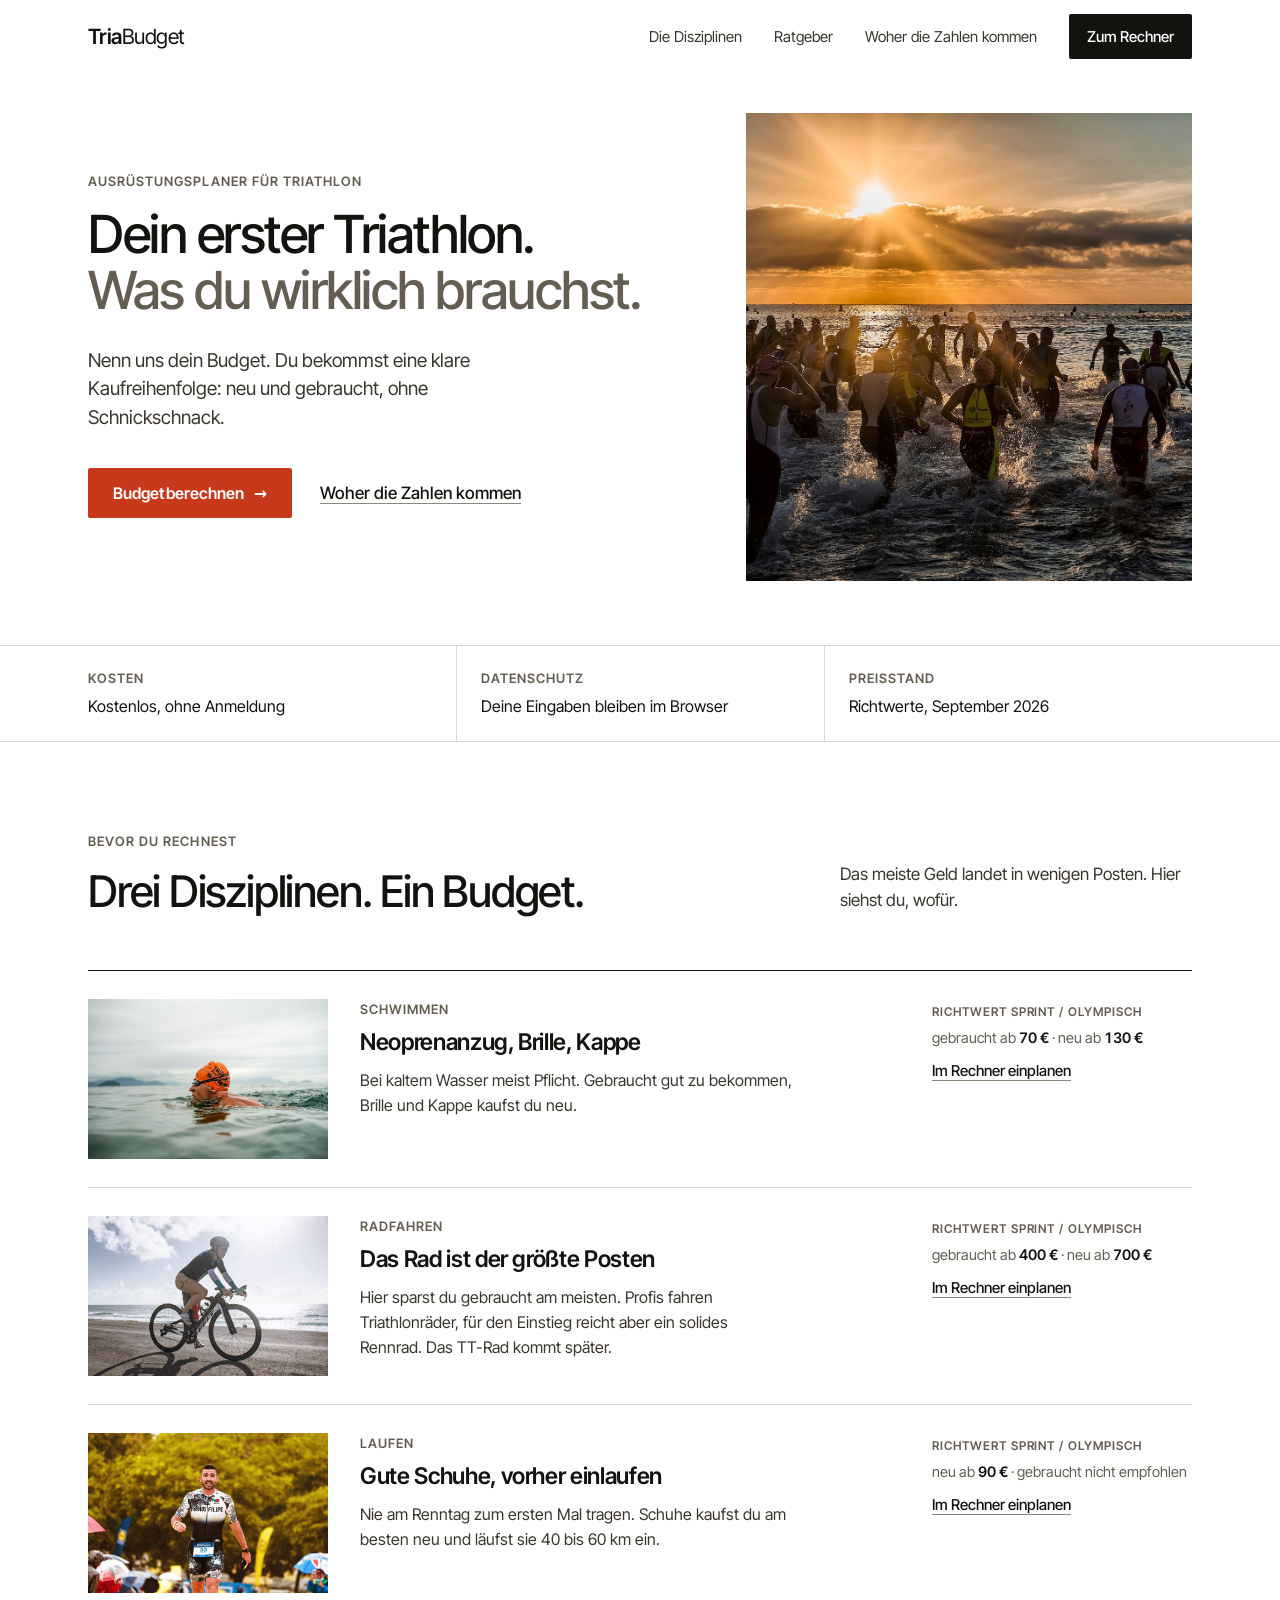
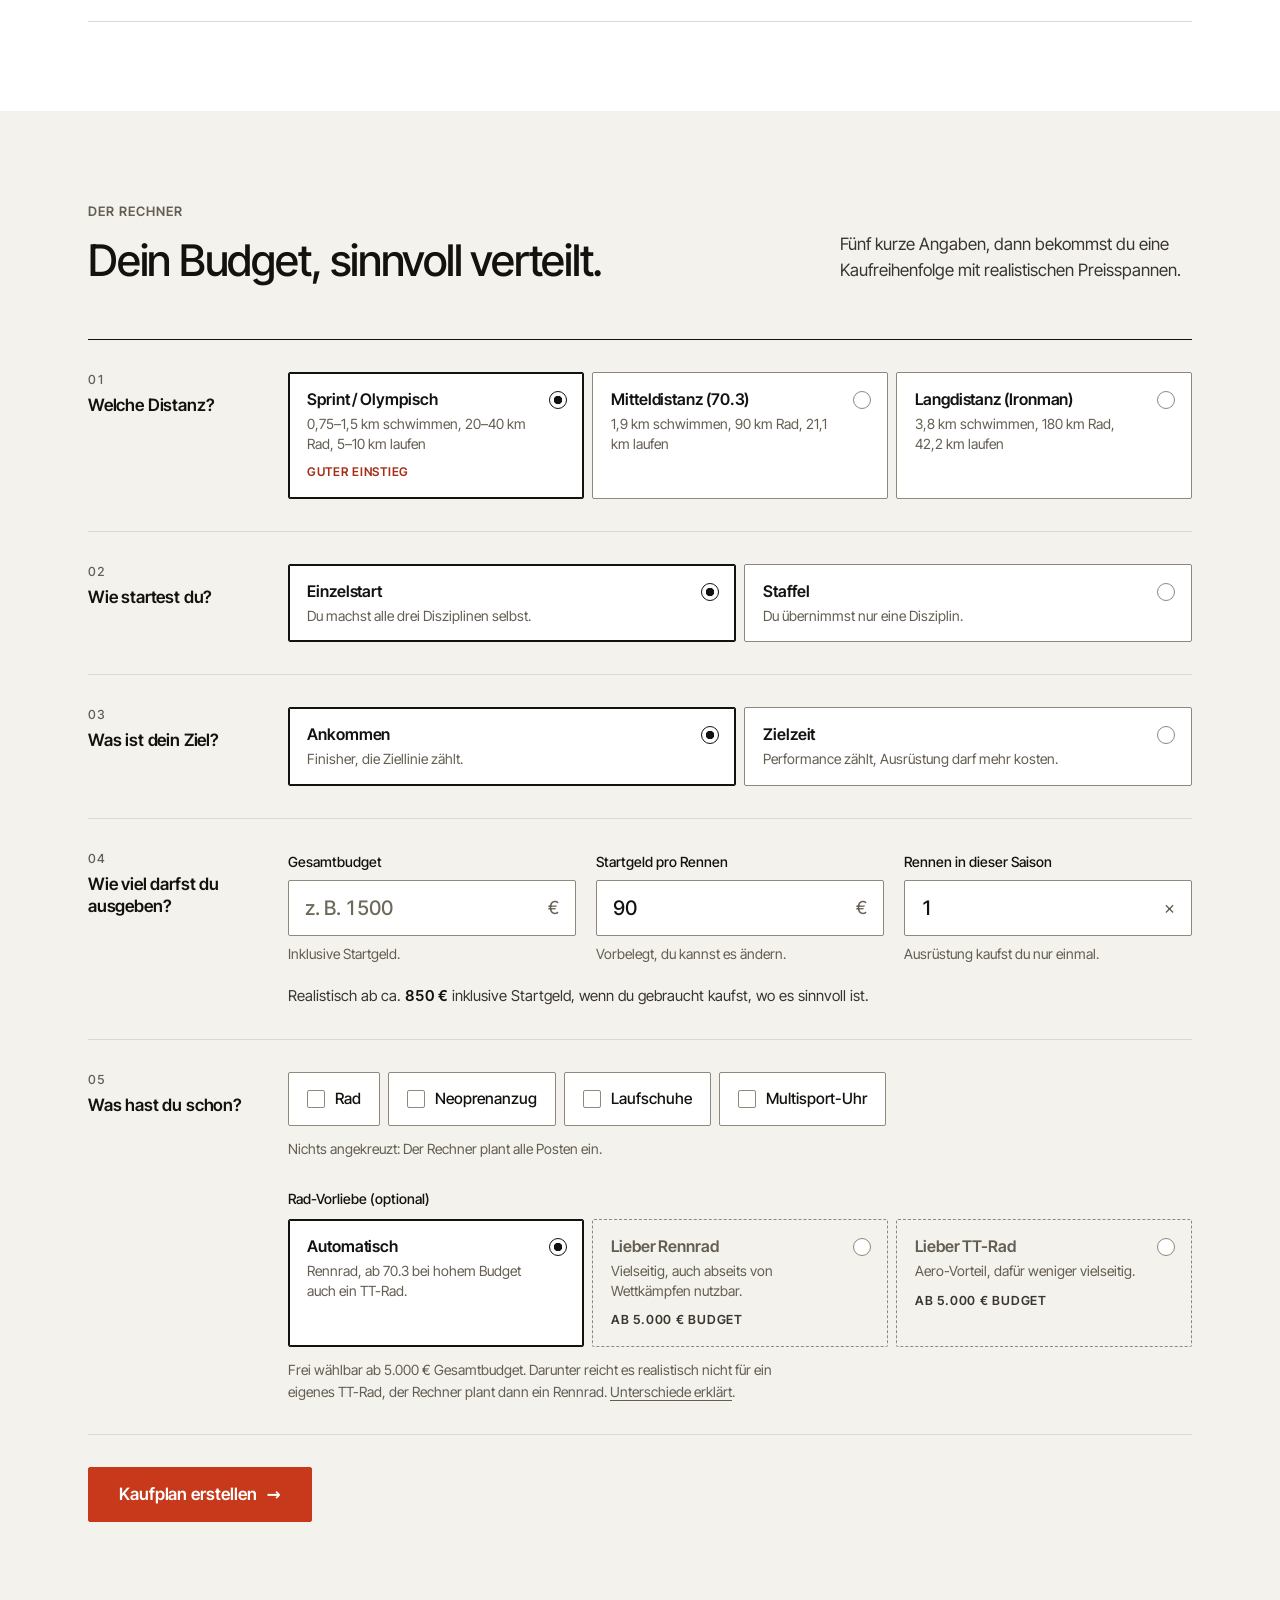
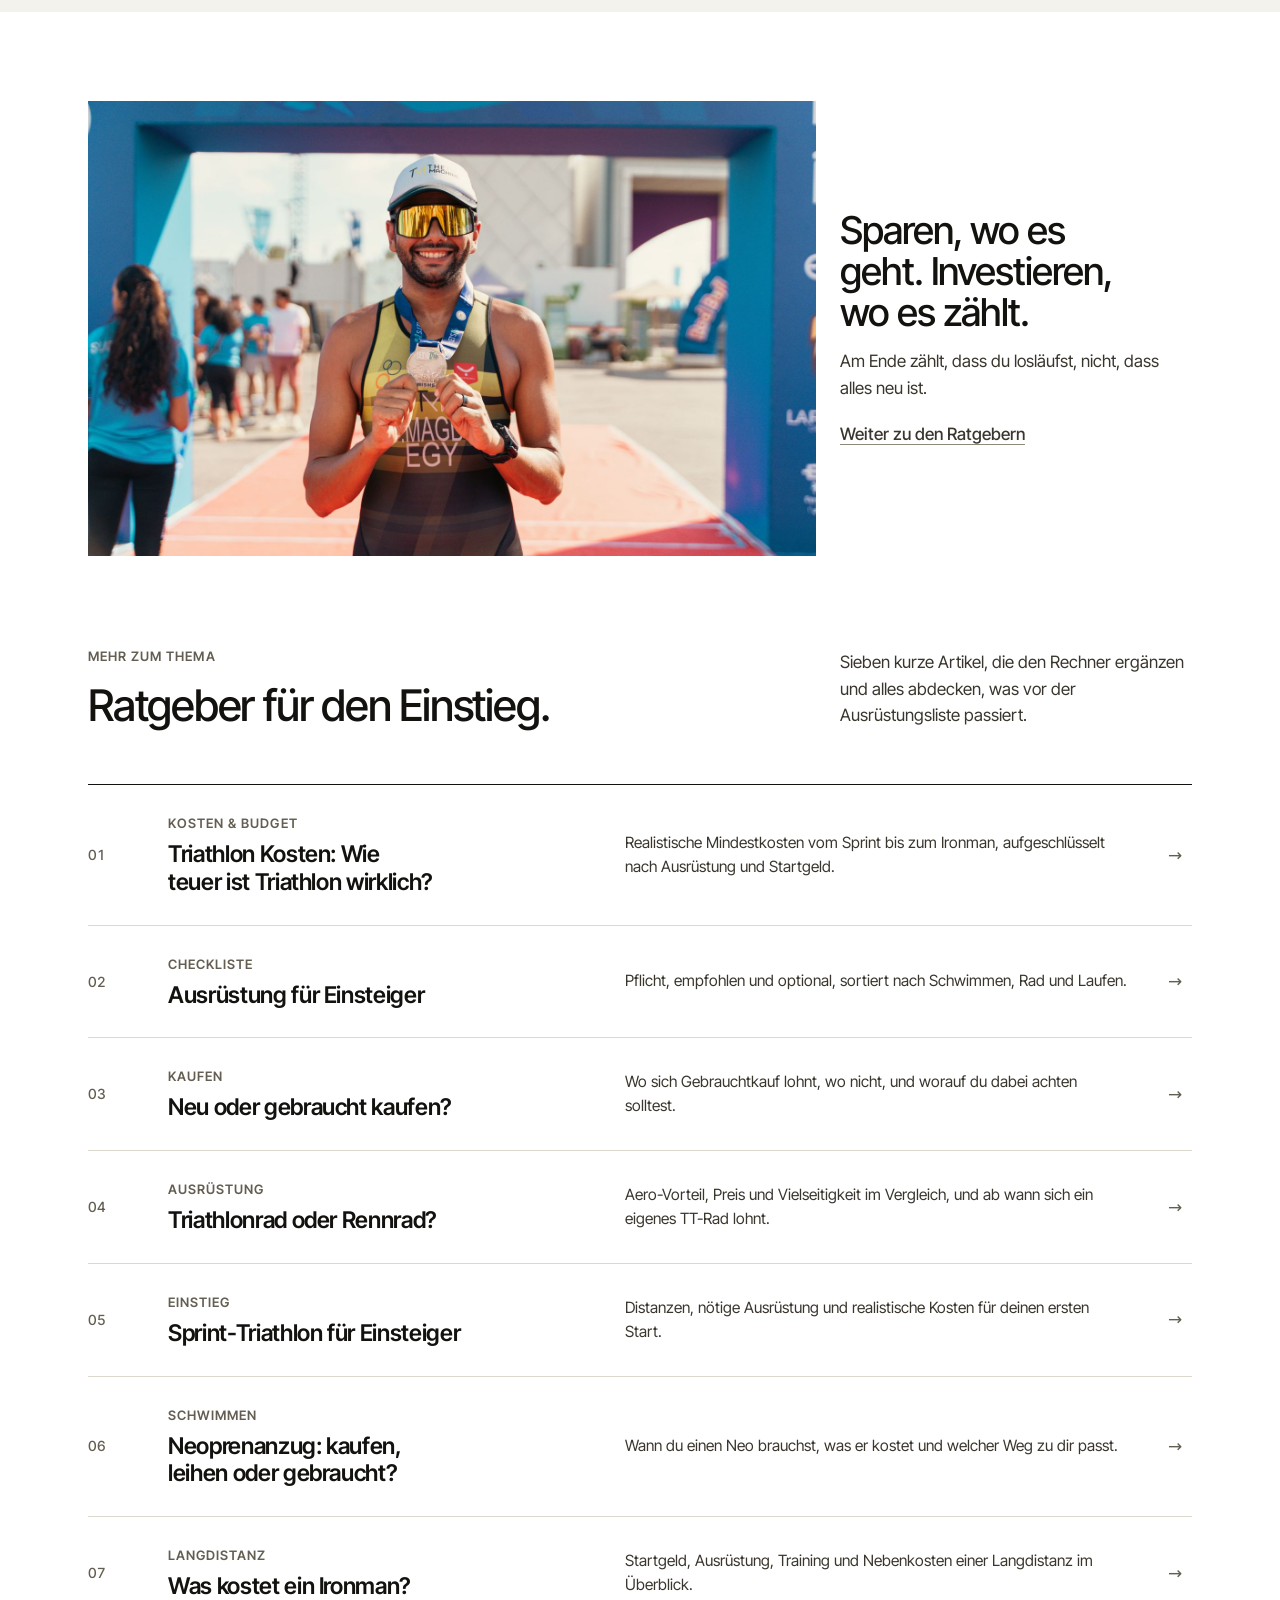
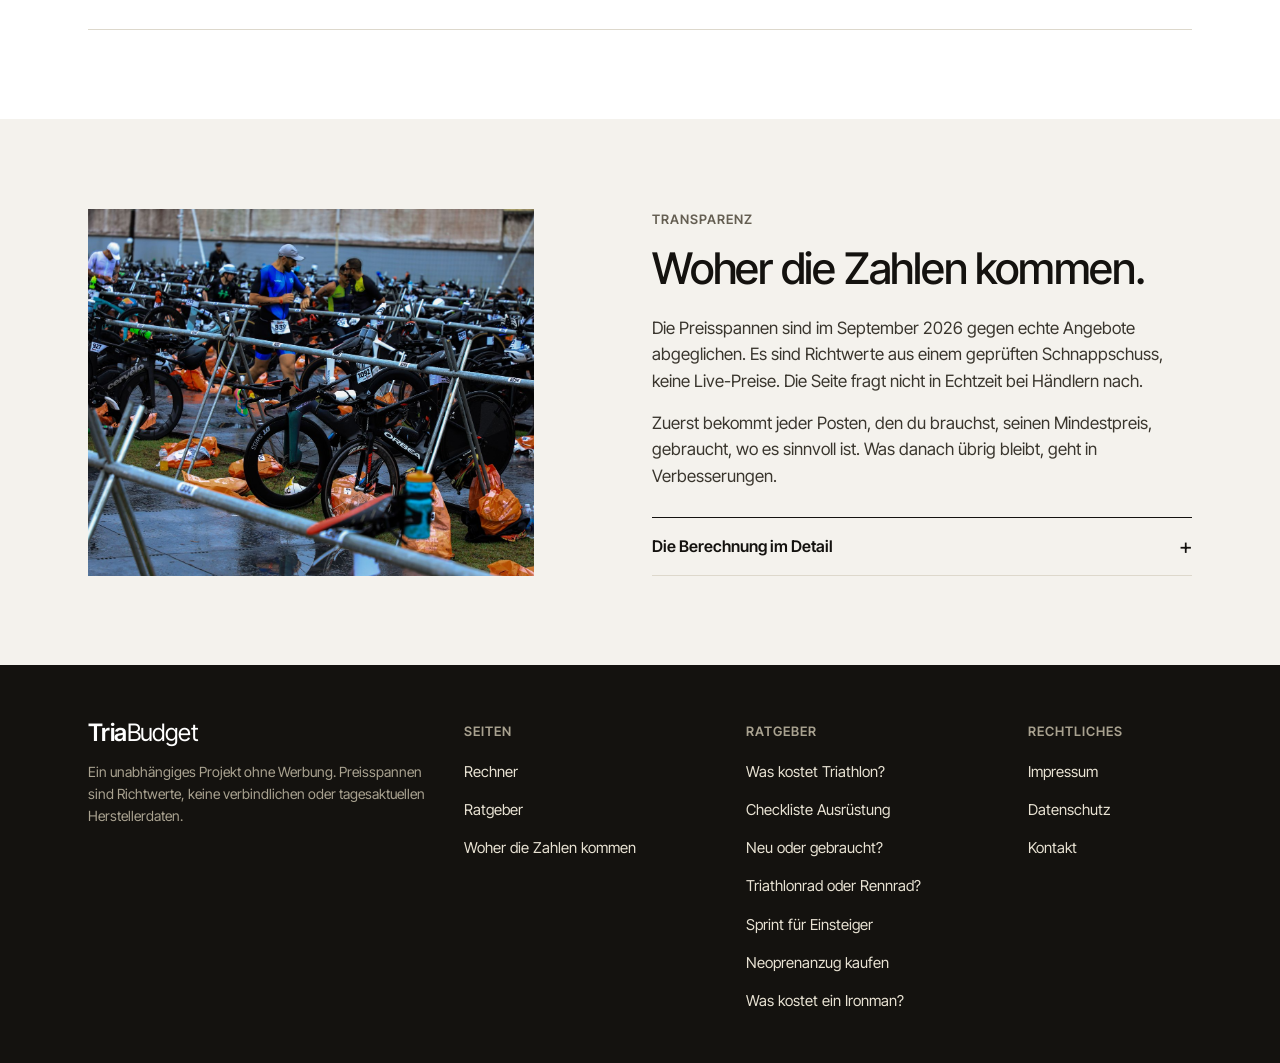
==== commit b70c0590: "Neuer Ratgeber: Was kostet ein Ironman? (Langdistanz), Verlinkung in Startseite, Footer, Sitemap Co-" ====
--- a/index.html
+++ b/index.html
@@ -621,7 +621,7 @@
             <p class="kicker">Mehr zum Thema</p>
             <h2 id="h-ratgeber">Ratgeber f&uuml;r den Einstieg.</h2>
           </div>
-          <p class="sec-lead">Sechs kurze Artikel, die den Rechner erg&auml;nzen und alles abdecken, was vor der Ausr&uuml;stungsliste passiert.</p>
+          <p class="sec-lead">Sieben kurze Artikel, die den Rechner erg&auml;nzen und alles abdecken, was vor der Ausr&uuml;stungsliste passiert.</p>
         </div>
         <ol class="rg-list">
             <li><a class="rg-row" href="was-kostet-triathlon.html"><span class="rg-n">01</span><span class="rg-title"><span class="tag-d">Kosten &amp; Budget</span><h3>Triathlon Kosten: Wie teuer ist Triathlon wirklich?</h3></span><p class="rg-desc">Realistische Mindestkosten vom Sprint bis zum Ironman, aufgeschl&uuml;sselt nach Ausr&uuml;stung und Startgeld.</p><span class="rg-arrow" aria-hidden="true">&rarr;</span></a></li>
@@ -630,6 +630,7 @@
             <li><a class="rg-row" href="triathlonrad-oder-rennrad.html"><span class="rg-n">04</span><span class="rg-title"><span class="tag-d">Ausr&uuml;stung</span><h3>Triathlonrad oder Rennrad?</h3></span><p class="rg-desc">Aero-Vorteil, Preis und Vielseitigkeit im Vergleich, und ab wann sich ein eigenes TT-Rad lohnt.</p><span class="rg-arrow" aria-hidden="true">&rarr;</span></a></li>
             <li><a class="rg-row" href="sprint-triathlon-einsteiger-budget.html"><span class="rg-n">05</span><span class="rg-title"><span class="tag-d">Einstieg</span><h3>Sprint-Triathlon f&uuml;r Einsteiger</h3></span><p class="rg-desc">Distanzen, n&ouml;tige Ausr&uuml;stung und realistische Kosten f&uuml;r deinen ersten Start.</p><span class="rg-arrow" aria-hidden="true">&rarr;</span></a></li>
             <li><a class="rg-row" href="neoprenanzug-triathlon-kaufen.html"><span class="rg-n">06</span><span class="rg-title"><span class="tag-d">Schwimmen</span><h3>Neoprenanzug: kaufen, leihen oder gebraucht?</h3></span><p class="rg-desc">Wann du einen Neo brauchst, was er kostet und welcher Weg zu dir passt.</p><span class="rg-arrow" aria-hidden="true">&rarr;</span></a></li>
+            <li><a class="rg-row" href="ironman-kosten-langdistanz.html"><span class="rg-n">07</span><span class="rg-title"><span class="tag-d">Langdistanz</span><h3>Was kostet ein Ironman?</h3></span><p class="rg-desc">Startgeld, Ausr&uuml;stung, Training und Nebenkosten einer Langdistanz im &Uuml;berblick.</p><span class="rg-arrow" aria-hidden="true">&rarr;</span></a></li>
         </ol>
       </div>
     </section>
@@ -672,6 +673,7 @@
         <a href="triathlonrad-oder-rennrad.html">Triathlonrad oder Rennrad?</a>
         <a href="sprint-triathlon-einsteiger-budget.html">Sprint f&uuml;r Einsteiger</a>
         <a href="neoprenanzug-triathlon-kaufen.html">Neoprenanzug kaufen</a>
+      <a href="ironman-kosten-langdistanz.html">Was kostet ein Ironman?</a>
       </nav>
       <nav class="foot-col narrow" aria-label="Rechtliches">
         <p class="lbl">Rechtliches</p>
@@ -704,7 +706,7 @@
     <p>TriaBudget ist ein privates, nicht-kommerzielles Hobbyprojekt ohne Einnahmeabsicht. Es werden keine Waren oder Dienstleistungen verkauft und keine Werbung geschaltet.</p>
 
     <h2>Bildnachweis</h2>
-    <p>Fotos von Pexels (Pexels-Lizenz): Ana Hidalgo Burgos, Thales Araujo, Uriel Venegas, RUNFFWPU, Omar Magdy und Brandic Digital.</p>
+    <p>Fotos von Pexels (Pexels-Lizenz): Ana Hidalgo Burgos (Titelbild), Thales Araujo (Schwimmen), Uriel Venegas (Rad), RUN 4 FFWPU (Laufen), Omar Magdy Tri (Zieleinlauf) und Brandic Digital (Wechselzone).</p>
 
     <h2>Haftung f&uuml;r Inhalte</h2>
     <p>Als Diensteanbieter bin ich gem&auml;&szlig; § 7 Abs. 1 DDG f&uuml;r eigene Inhalte auf diesen Seiten nach den allgemeinen Gesetzen verantwortlich. Nach §§ 8 bis 10 DDG bin ich als Diensteanbieter jedoch nicht verpflichtet, &uuml;bermittelte oder gespeicherte fremde Informationen zu &uuml;berwachen.</p>
@@ -728,7 +730,7 @@
     <p>Paul Elias Helmis, E-Mail: helmis.paul2005@gmail.com (siehe Impressum).</p>
 
     <h2>Datenverarbeitung im Rechner</h2>
-    <p>Deine Eingaben im Rechner (Distanz, Format, Disziplin, Budget usw.) werden ausschlie&szlig;lich lokal in deinem Browser verarbeitet und nicht an mich oder einen Server &uuml;bertragen. Es werden keine Cookies gesetzt und keine Analyse- oder Tracking-Tools eingesetzt. Schriftarten und Bilder werden von derselben Adresse geladen wie die Seite selbst, es findet kein Abruf bei Google oder anderen Drittanbietern statt.</p>
+    <p>Deine Eingaben im Rechner (Distanz, Format, Disziplin, Budget usw.) werden ausschlie&szlig;lich lokal in deinem Browser verarbeitet und nicht an mich oder einen Server &uuml;bertragen. Es werden keine Cookies gesetzt. Schriftarten und Bilder werden von derselben Adresse geladen wie die Seite selbst, es findet kein Abruf bei Google statt. Zur anonymen Reichweitenmessung wird der Dienst GoatCounter eingesetzt (siehe unten).</p>
 
     <h2>Link zum Ergebnis</h2>
     <p>Wenn du &bdquo;Link zum Ergebnis kopieren&ldquo; nutzt, wird der Link nur in deine Zwischenablage kopiert. Deine Angaben stehen darin hinter dem #-Zeichen; dieser Teil wird beim Aufruf einer Adresse nicht an einen Server gesendet.</p>
@@ -736,11 +738,14 @@
     <h2>Hosting (GitHub Pages)</h2>
     <p>Diese Website wird &uuml;ber GitHub Pages betrieben (GitHub Inc., 88 Colin P. Kelly Jr. Street, San Francisco, CA 94107, USA). Beim Aufruf der Seite verarbeitet GitHub technisch notwendige Daten, insbesondere deine IP-Adresse, Datum und Uhrzeit des Zugriffs sowie Browser- und Ger&auml;teinformationen, in Server-Logfiles. Rechtsgrundlage ist Art. 6 Abs. 1 lit. f DSGVO (berechtigtes Interesse an einem sicheren und stabilen Betrieb der Website). Eine &Uuml;bermittlung in die USA ist dabei m&ouml;glich. Weitere Informationen findest du in der Datenschutzerkl&auml;rung von GitHub.</p>
 
+    <h2>Reichweitenmessung (GoatCounter)</h2>
+    <p>Diese Website nutzt GoatCounter, einen datensparsamen Webanalyse-Dienst (Betreiber: Martin Tournoij, Irland; Hosting bei Hetzner Online GmbH, Server in Deutschland und Finnland). Beim Aufruf einer Seite wird ein Skript von <code>gc.zgo.at</code> geladen und der Seitenaufruf an <code>triabudget.goatcounter.com</code> gemeldet. Dabei werden Seitenpfad, Referrer, Bildschirmgr&ouml;&szlig;e, Browser, Betriebssystem und das Land (aus der IP-Adresse abgeleitet) in aggregierter Form ausgewertet. Laut Anbieter werden keine Cookies gesetzt und keine Daten im Browser gespeichert, und die IP-Adresse wird nicht gespeichert; zur Erkennung wiederkehrender Besuche wird sie zusammen mit dem Browser-Typ h&ouml;chstens acht Stunden fl&uuml;chtig im Arbeitsspeicher gehalten. Ich selbst sehe keine einzelnen Besucher, sondern nur Statistiken. Rechtsgrundlage ist Art. 6 Abs. 1 lit. f DSGVO (berechtigtes Interesse an der Auswertung der Reichweite). Du kannst dem widersprechen, indem du das Laden von <code>gc.zgo.at</code> in deinem Browser oder Werbeblocker blockierst.</p>
+
     <h2>Produktdaten (CSV-Datei)</h2>
     <p>Beim Aufruf l&auml;dt der Rechner eine Datei mit Beispielprodukten von <code>raw.githubusercontent.com</code> (ebenfalls GitHub). Dabei wird technisch bedingt deine IP-Adresse an GitHub &uuml;bermittelt. Rechtsgrundlage ist Art. 6 Abs. 1 lit. f DSGVO.</p>
 
     <h2>Deine Rechte</h2>
-    <p>Du hast das Recht auf Auskunft, Berichtigung, L&ouml;schung, Einschr&auml;nkung der Verarbeitung, Daten&uuml;bertragbarkeit und Widerspruch (Art. 15&ndash;21 DSGVO). Ebenso hast du das Recht, dich bei einer Datenschutz-Aufsichtsbeh&ouml;rde zu beschweren. Ich selbst speichere keine personenbezogenen Daten von dir; die genannten Logdaten liegen bei den jeweiligen Anbietern.</p>
+    <p>Du hast das Recht auf Auskunft, Berichtigung, L&ouml;schung, Einschr&auml;nkung der Verarbeitung, Daten&uuml;bertragbarkeit und Widerspruch (Art. 15&ndash;21 DSGVO). Ebenso hast du das Recht, dich bei einer Datenschutz-Aufsichtsbeh&ouml;rde zu beschweren. Ich selbst speichere keine personenbezogenen Daten von dir; die genannten Daten liegen bei den jeweiligen Anbietern.</p>
 
     <a class="legal-back" href="#rechner">&larr; Zur&uuml;ck zum Rechner</a>
   </div>
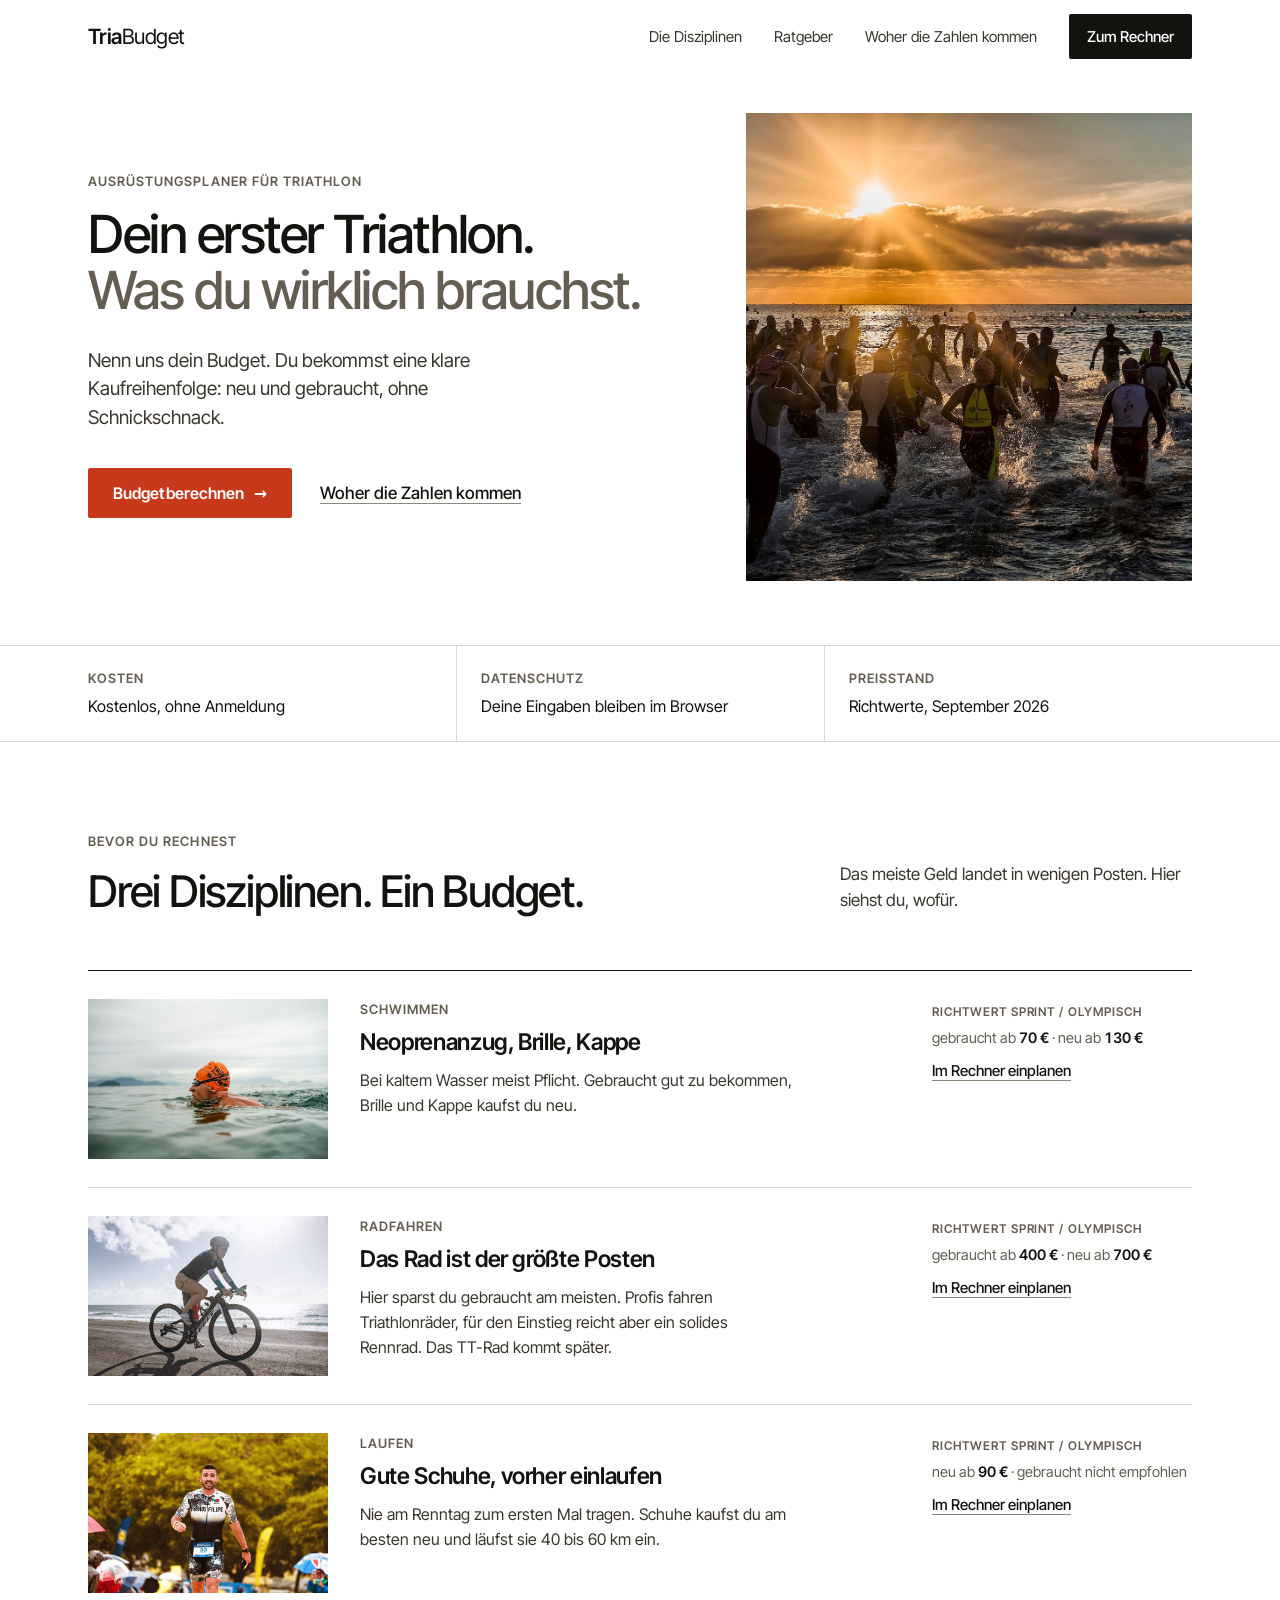
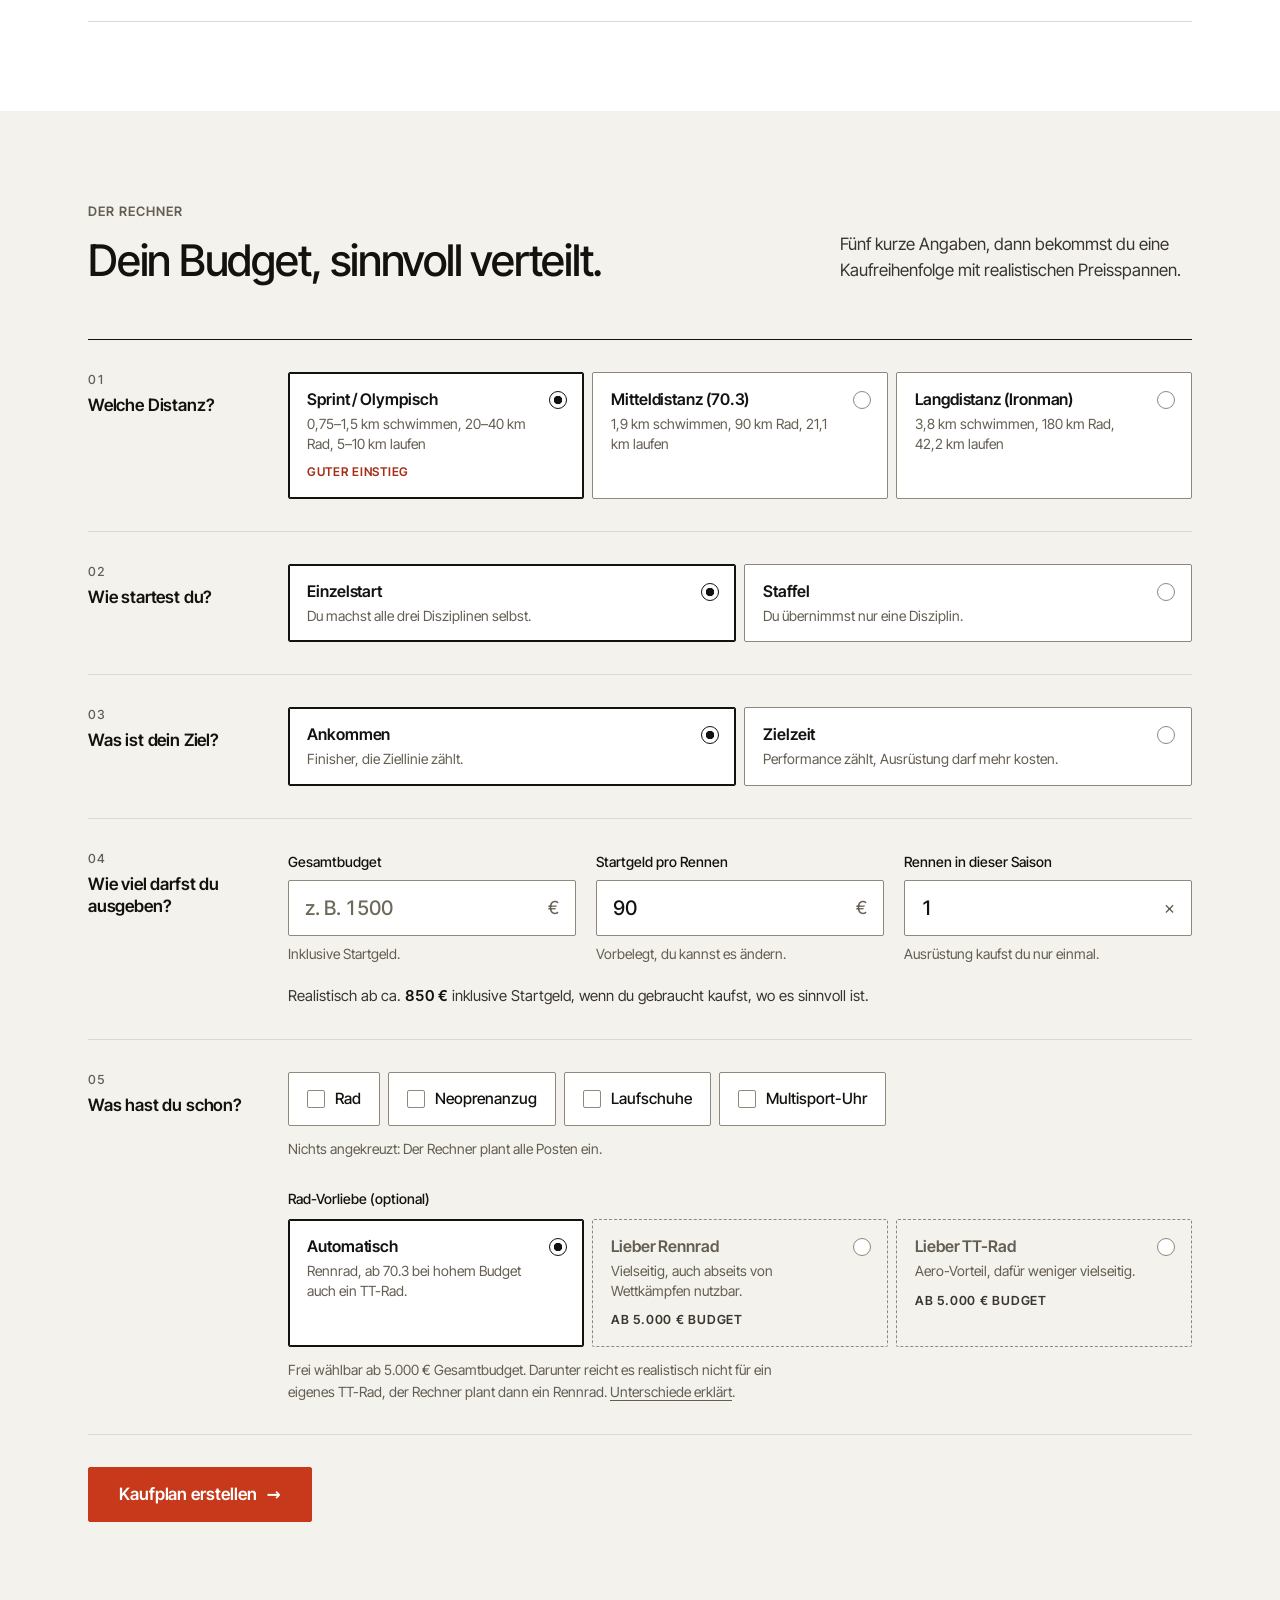
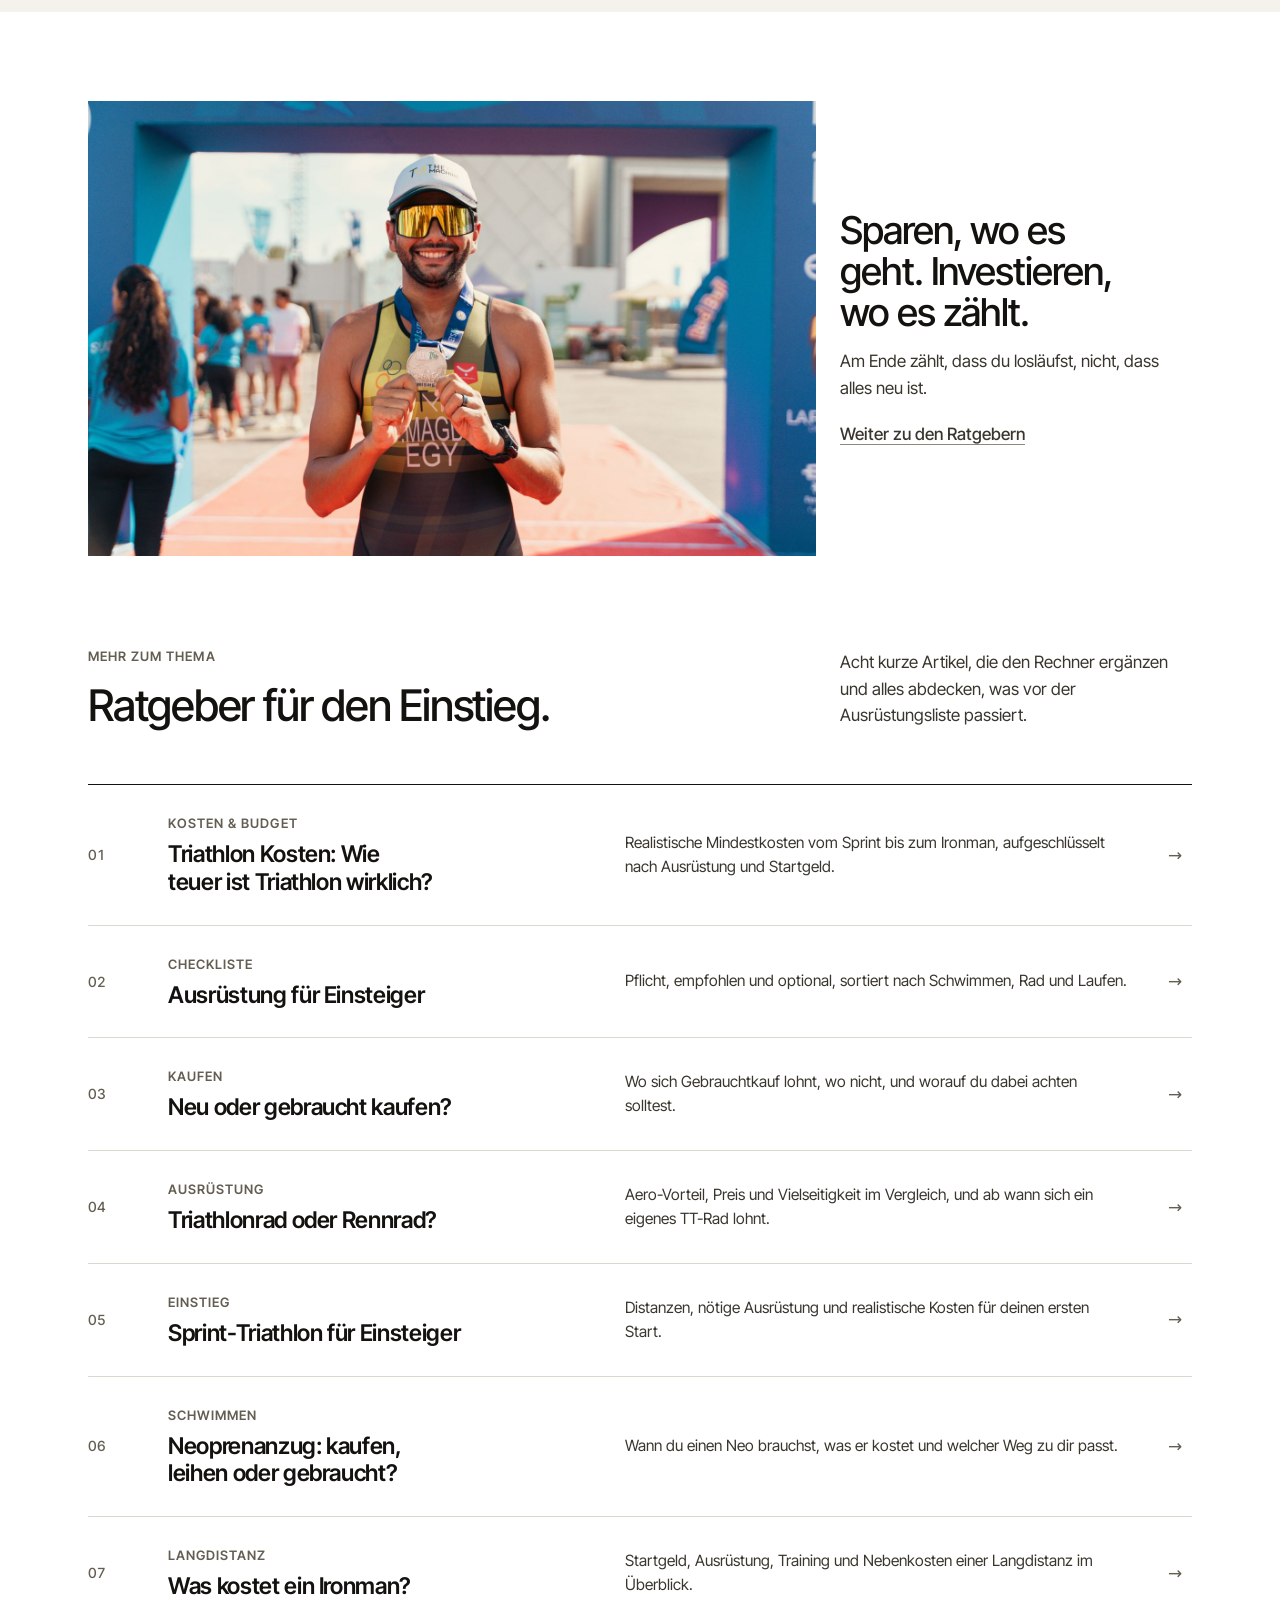
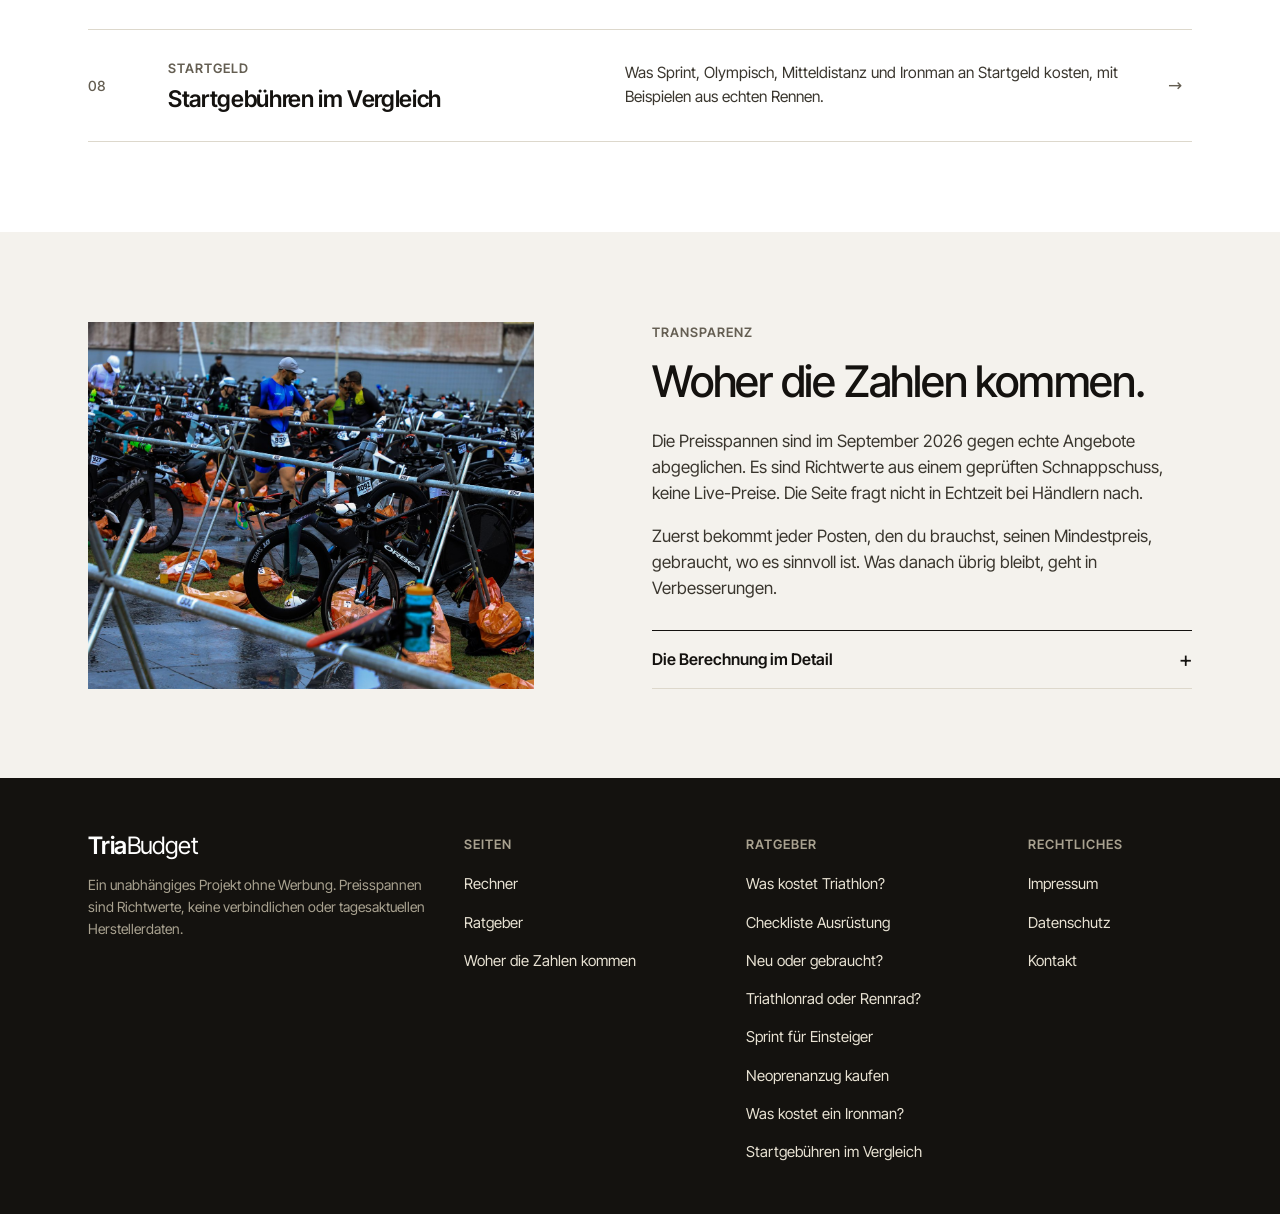
==== commit 28edad5d: "Neuer Ratgeber: Triathlon Startgebühren im Vergleich, Verlinkung in Startseite, Footer, Sitemap Co-A" ====
--- a/index.html
+++ b/index.html
@@ -621,7 +621,7 @@
             <p class="kicker">Mehr zum Thema</p>
             <h2 id="h-ratgeber">Ratgeber f&uuml;r den Einstieg.</h2>
           </div>
-          <p class="sec-lead">Sieben kurze Artikel, die den Rechner erg&auml;nzen und alles abdecken, was vor der Ausr&uuml;stungsliste passiert.</p>
+          <p class="sec-lead">Acht kurze Artikel, die den Rechner erg&auml;nzen und alles abdecken, was vor der Ausr&uuml;stungsliste passiert.</p>
         </div>
         <ol class="rg-list">
             <li><a class="rg-row" href="was-kostet-triathlon.html"><span class="rg-n">01</span><span class="rg-title"><span class="tag-d">Kosten &amp; Budget</span><h3>Triathlon Kosten: Wie teuer ist Triathlon wirklich?</h3></span><p class="rg-desc">Realistische Mindestkosten vom Sprint bis zum Ironman, aufgeschl&uuml;sselt nach Ausr&uuml;stung und Startgeld.</p><span class="rg-arrow" aria-hidden="true">&rarr;</span></a></li>
@@ -631,6 +631,7 @@
             <li><a class="rg-row" href="sprint-triathlon-einsteiger-budget.html"><span class="rg-n">05</span><span class="rg-title"><span class="tag-d">Einstieg</span><h3>Sprint-Triathlon f&uuml;r Einsteiger</h3></span><p class="rg-desc">Distanzen, n&ouml;tige Ausr&uuml;stung und realistische Kosten f&uuml;r deinen ersten Start.</p><span class="rg-arrow" aria-hidden="true">&rarr;</span></a></li>
             <li><a class="rg-row" href="neoprenanzug-triathlon-kaufen.html"><span class="rg-n">06</span><span class="rg-title"><span class="tag-d">Schwimmen</span><h3>Neoprenanzug: kaufen, leihen oder gebraucht?</h3></span><p class="rg-desc">Wann du einen Neo brauchst, was er kostet und welcher Weg zu dir passt.</p><span class="rg-arrow" aria-hidden="true">&rarr;</span></a></li>
             <li><a class="rg-row" href="ironman-kosten-langdistanz.html"><span class="rg-n">07</span><span class="rg-title"><span class="tag-d">Langdistanz</span><h3>Was kostet ein Ironman?</h3></span><p class="rg-desc">Startgeld, Ausr&uuml;stung, Training und Nebenkosten einer Langdistanz im &Uuml;berblick.</p><span class="rg-arrow" aria-hidden="true">&rarr;</span></a></li>
+            <li><a class="rg-row" href="triathlon-startgebuehren.html"><span class="rg-n">08</span><span class="rg-title"><span class="tag-d">Startgeld</span><h3>Startgeb&uuml;hren im Vergleich</h3></span><p class="rg-desc">Was Sprint, Olympisch, Mitteldistanz und Ironman an Startgeld kosten, mit Beispielen aus echten Rennen.</p><span class="rg-arrow" aria-hidden="true">&rarr;</span></a></li>
         </ol>
       </div>
     </section>
@@ -674,6 +675,7 @@
         <a href="sprint-triathlon-einsteiger-budget.html">Sprint f&uuml;r Einsteiger</a>
         <a href="neoprenanzug-triathlon-kaufen.html">Neoprenanzug kaufen</a>
       <a href="ironman-kosten-langdistanz.html">Was kostet ein Ironman?</a>
+      <a href="triathlon-startgebuehren.html">Startgebühren im Vergleich</a>
       </nav>
       <nav class="foot-col narrow" aria-label="Rechtliches">
         <p class="lbl">Rechtliches</p>
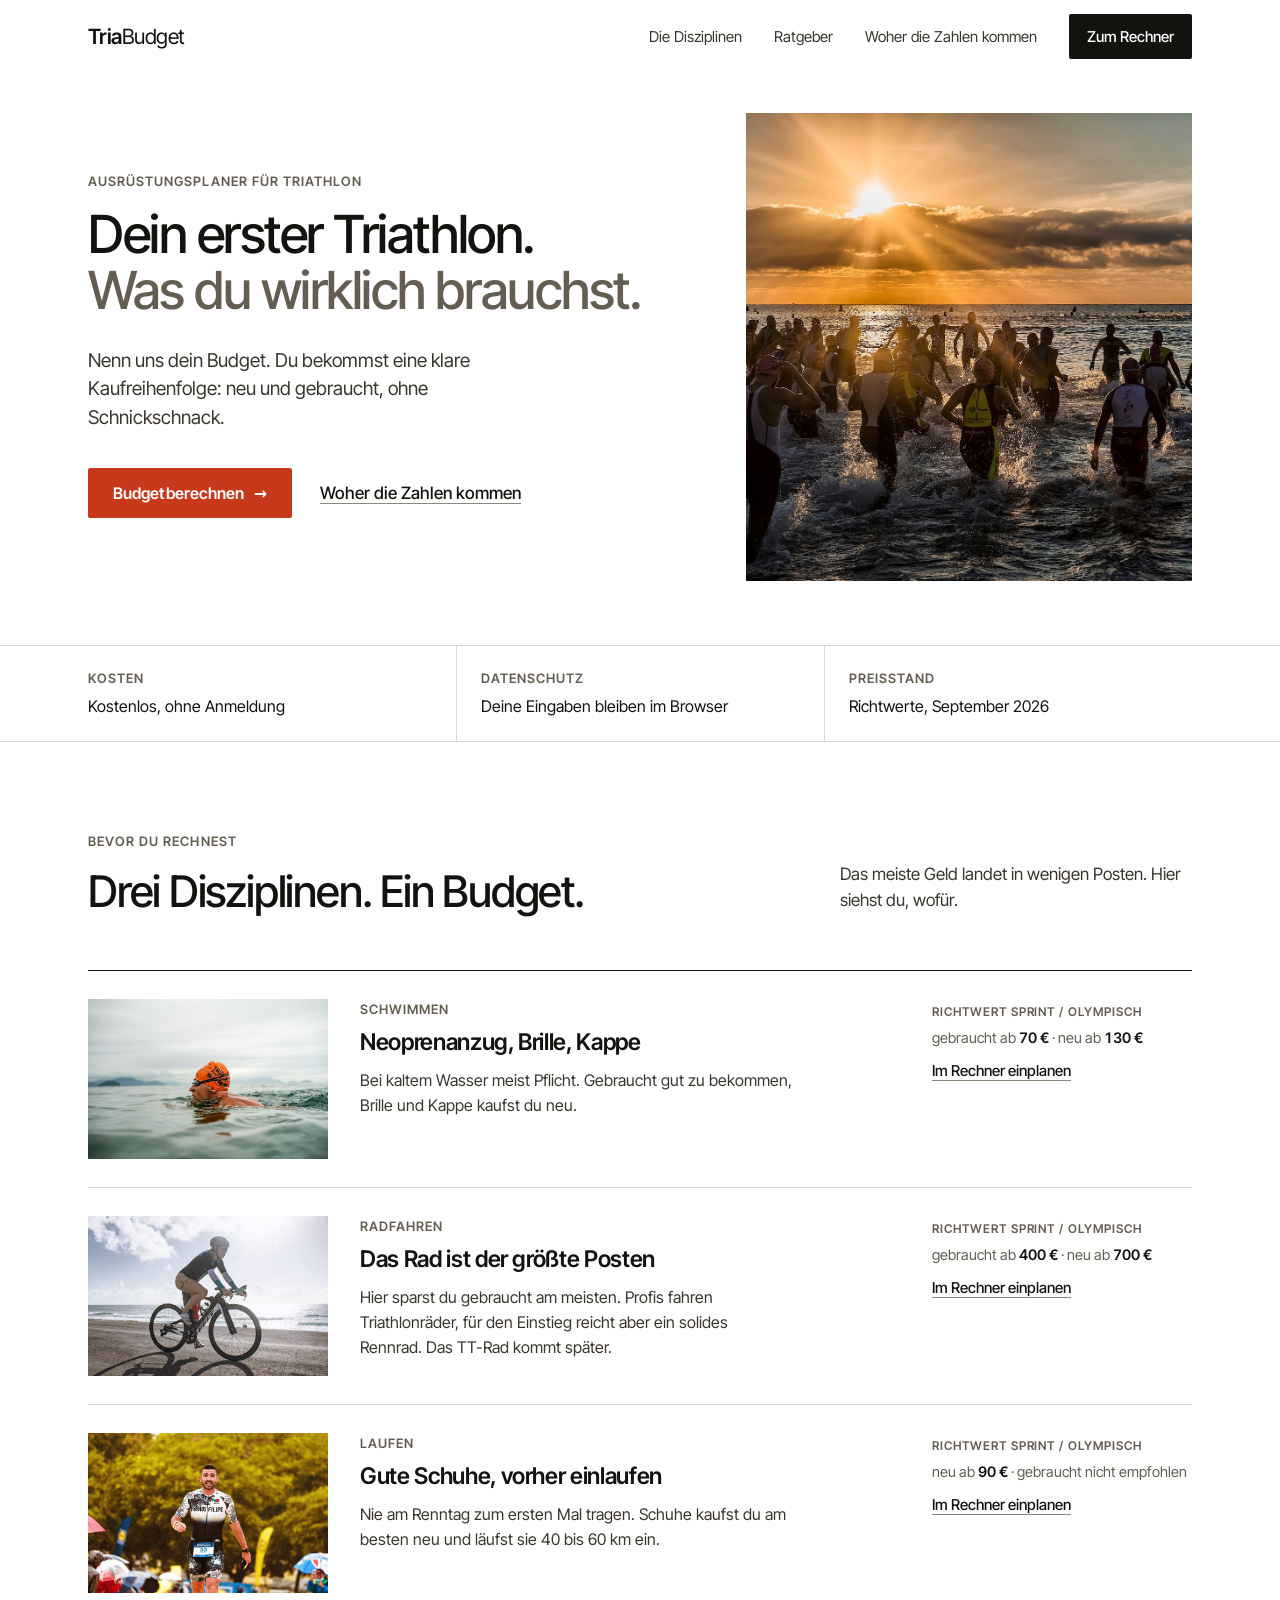
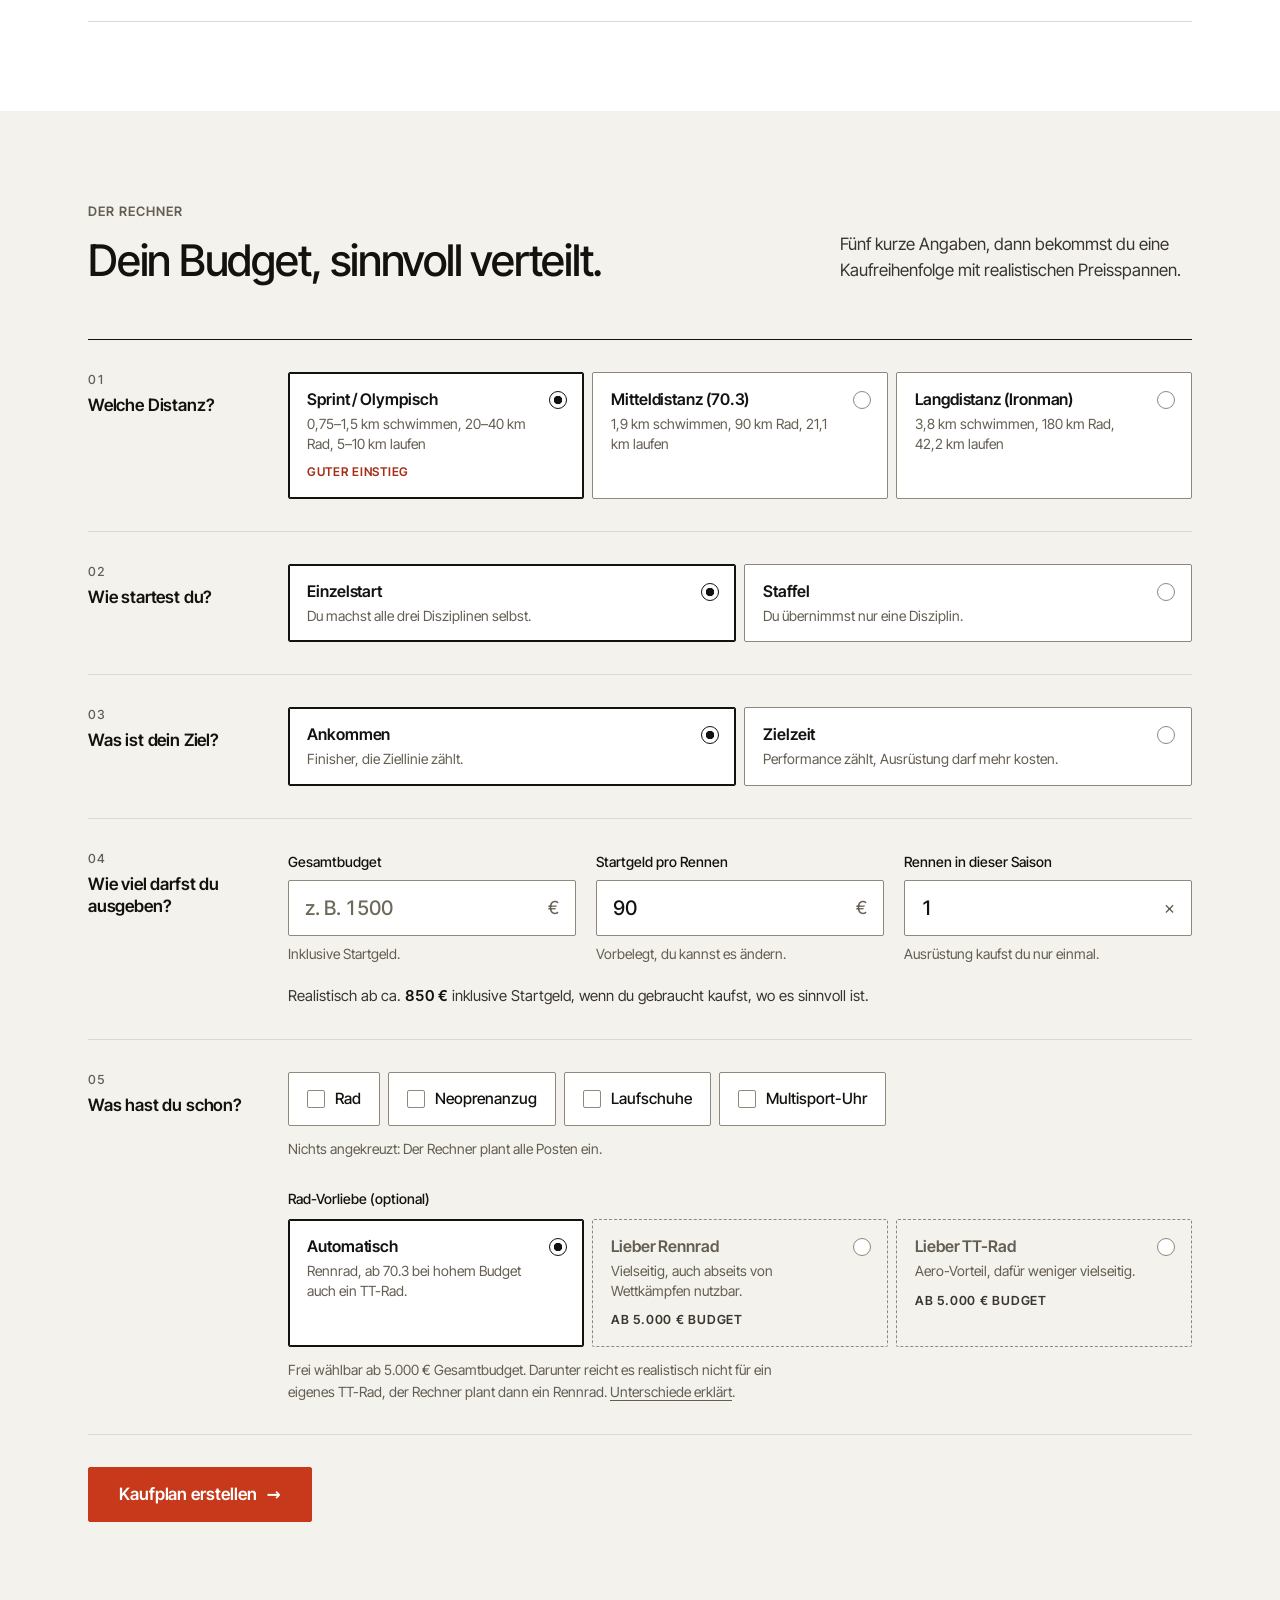
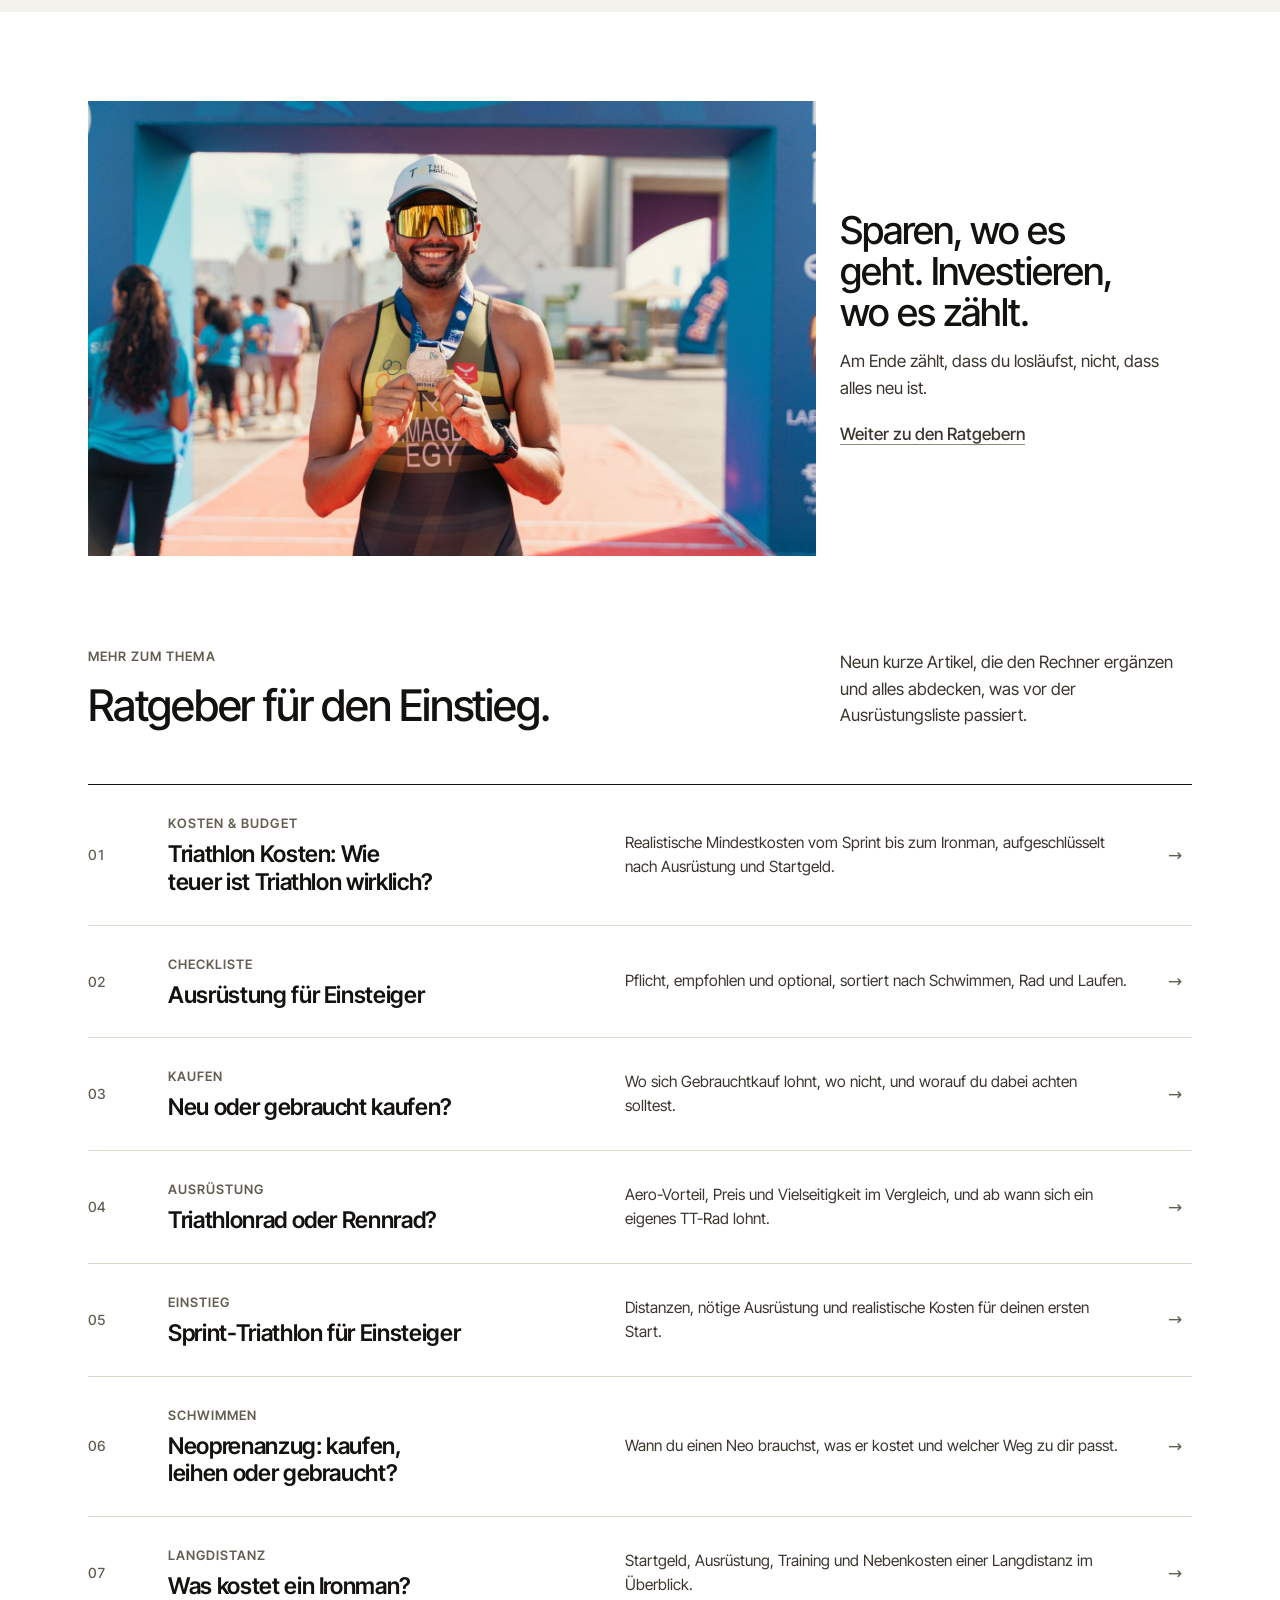
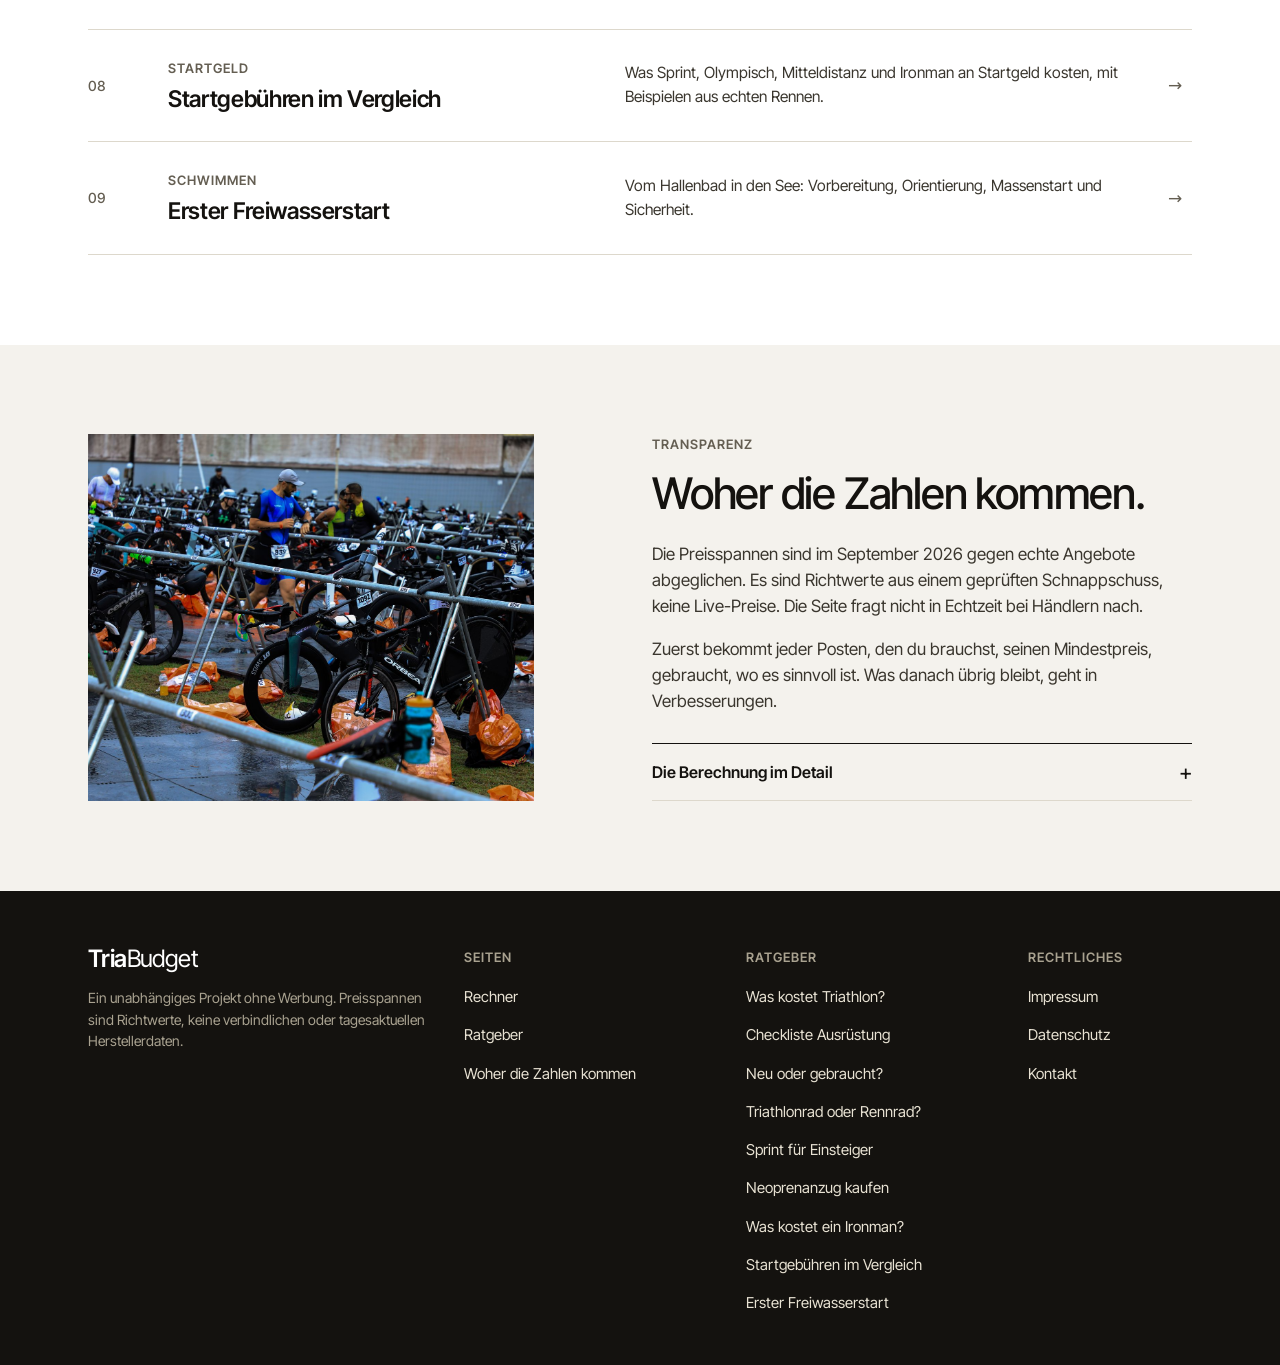
==== commit d5a7b241: "Neuer Ratgeber: Erster Freiwasserstart beim Triathlon, Verlinkung in Startseite, Footer, Sitemap Co-" ====
--- a/index.html
+++ b/index.html
@@ -621,7 +621,7 @@
             <p class="kicker">Mehr zum Thema</p>
             <h2 id="h-ratgeber">Ratgeber f&uuml;r den Einstieg.</h2>
           </div>
-          <p class="sec-lead">Acht kurze Artikel, die den Rechner erg&auml;nzen und alles abdecken, was vor der Ausr&uuml;stungsliste passiert.</p>
+          <p class="sec-lead">Neun kurze Artikel, die den Rechner erg&auml;nzen und alles abdecken, was vor der Ausr&uuml;stungsliste passiert.</p>
         </div>
         <ol class="rg-list">
             <li><a class="rg-row" href="was-kostet-triathlon.html"><span class="rg-n">01</span><span class="rg-title"><span class="tag-d">Kosten &amp; Budget</span><h3>Triathlon Kosten: Wie teuer ist Triathlon wirklich?</h3></span><p class="rg-desc">Realistische Mindestkosten vom Sprint bis zum Ironman, aufgeschl&uuml;sselt nach Ausr&uuml;stung und Startgeld.</p><span class="rg-arrow" aria-hidden="true">&rarr;</span></a></li>
@@ -632,6 +632,7 @@
             <li><a class="rg-row" href="neoprenanzug-triathlon-kaufen.html"><span class="rg-n">06</span><span class="rg-title"><span class="tag-d">Schwimmen</span><h3>Neoprenanzug: kaufen, leihen oder gebraucht?</h3></span><p class="rg-desc">Wann du einen Neo brauchst, was er kostet und welcher Weg zu dir passt.</p><span class="rg-arrow" aria-hidden="true">&rarr;</span></a></li>
             <li><a class="rg-row" href="ironman-kosten-langdistanz.html"><span class="rg-n">07</span><span class="rg-title"><span class="tag-d">Langdistanz</span><h3>Was kostet ein Ironman?</h3></span><p class="rg-desc">Startgeld, Ausr&uuml;stung, Training und Nebenkosten einer Langdistanz im &Uuml;berblick.</p><span class="rg-arrow" aria-hidden="true">&rarr;</span></a></li>
             <li><a class="rg-row" href="triathlon-startgebuehren.html"><span class="rg-n">08</span><span class="rg-title"><span class="tag-d">Startgeld</span><h3>Startgeb&uuml;hren im Vergleich</h3></span><p class="rg-desc">Was Sprint, Olympisch, Mitteldistanz und Ironman an Startgeld kosten, mit Beispielen aus echten Rennen.</p><span class="rg-arrow" aria-hidden="true">&rarr;</span></a></li>
+            <li><a class="rg-row" href="freiwasser-triathlon-erster-start.html"><span class="rg-n">09</span><span class="rg-title"><span class="tag-d">Schwimmen</span><h3>Erster Freiwasserstart</h3></span><p class="rg-desc">Vom Hallenbad in den See: Vorbereitung, Orientierung, Massenstart und Sicherheit.</p><span class="rg-arrow" aria-hidden="true">&rarr;</span></a></li>
         </ol>
       </div>
     </section>
@@ -676,6 +677,7 @@
         <a href="neoprenanzug-triathlon-kaufen.html">Neoprenanzug kaufen</a>
       <a href="ironman-kosten-langdistanz.html">Was kostet ein Ironman?</a>
       <a href="triathlon-startgebuehren.html">Startgebühren im Vergleich</a>
+      <a href="freiwasser-triathlon-erster-start.html">Erster Freiwasserstart</a>
       </nav>
       <nav class="foot-col narrow" aria-label="Rechtliches">
         <p class="lbl">Rechtliches</p>
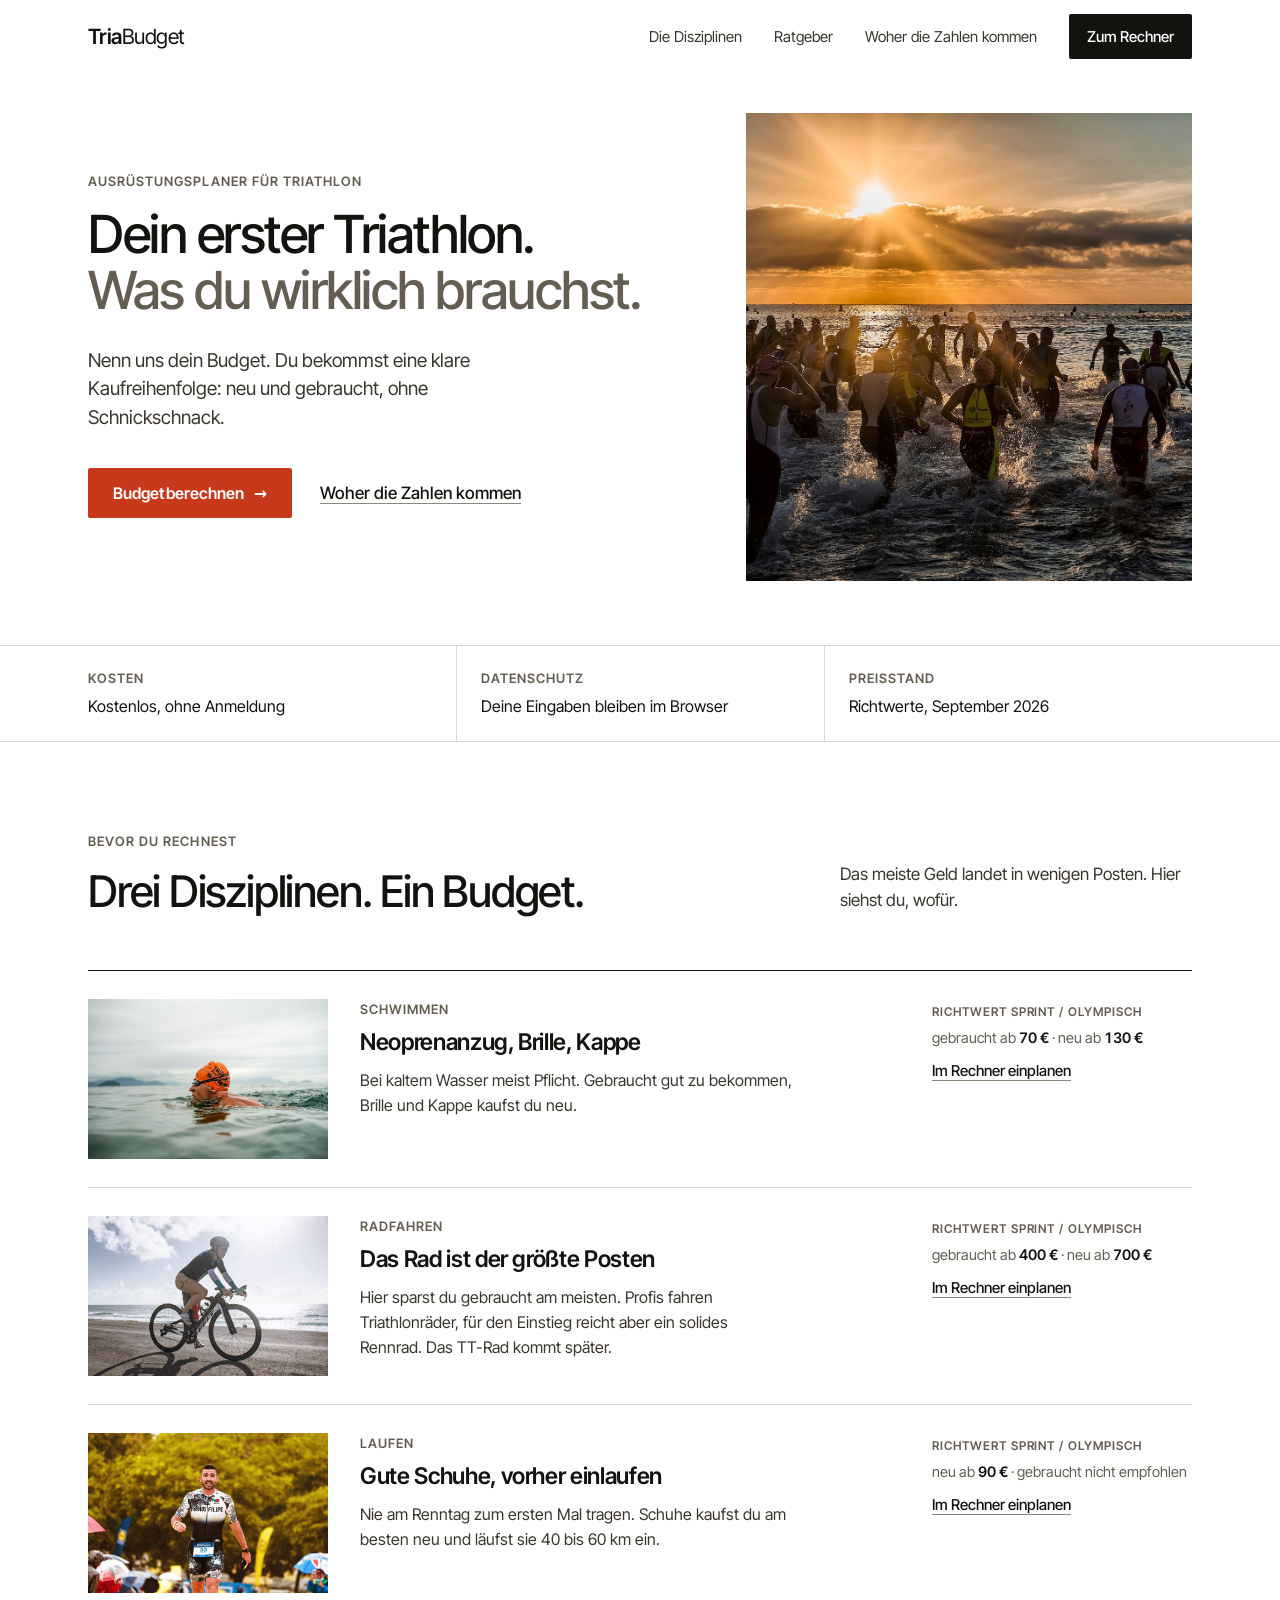
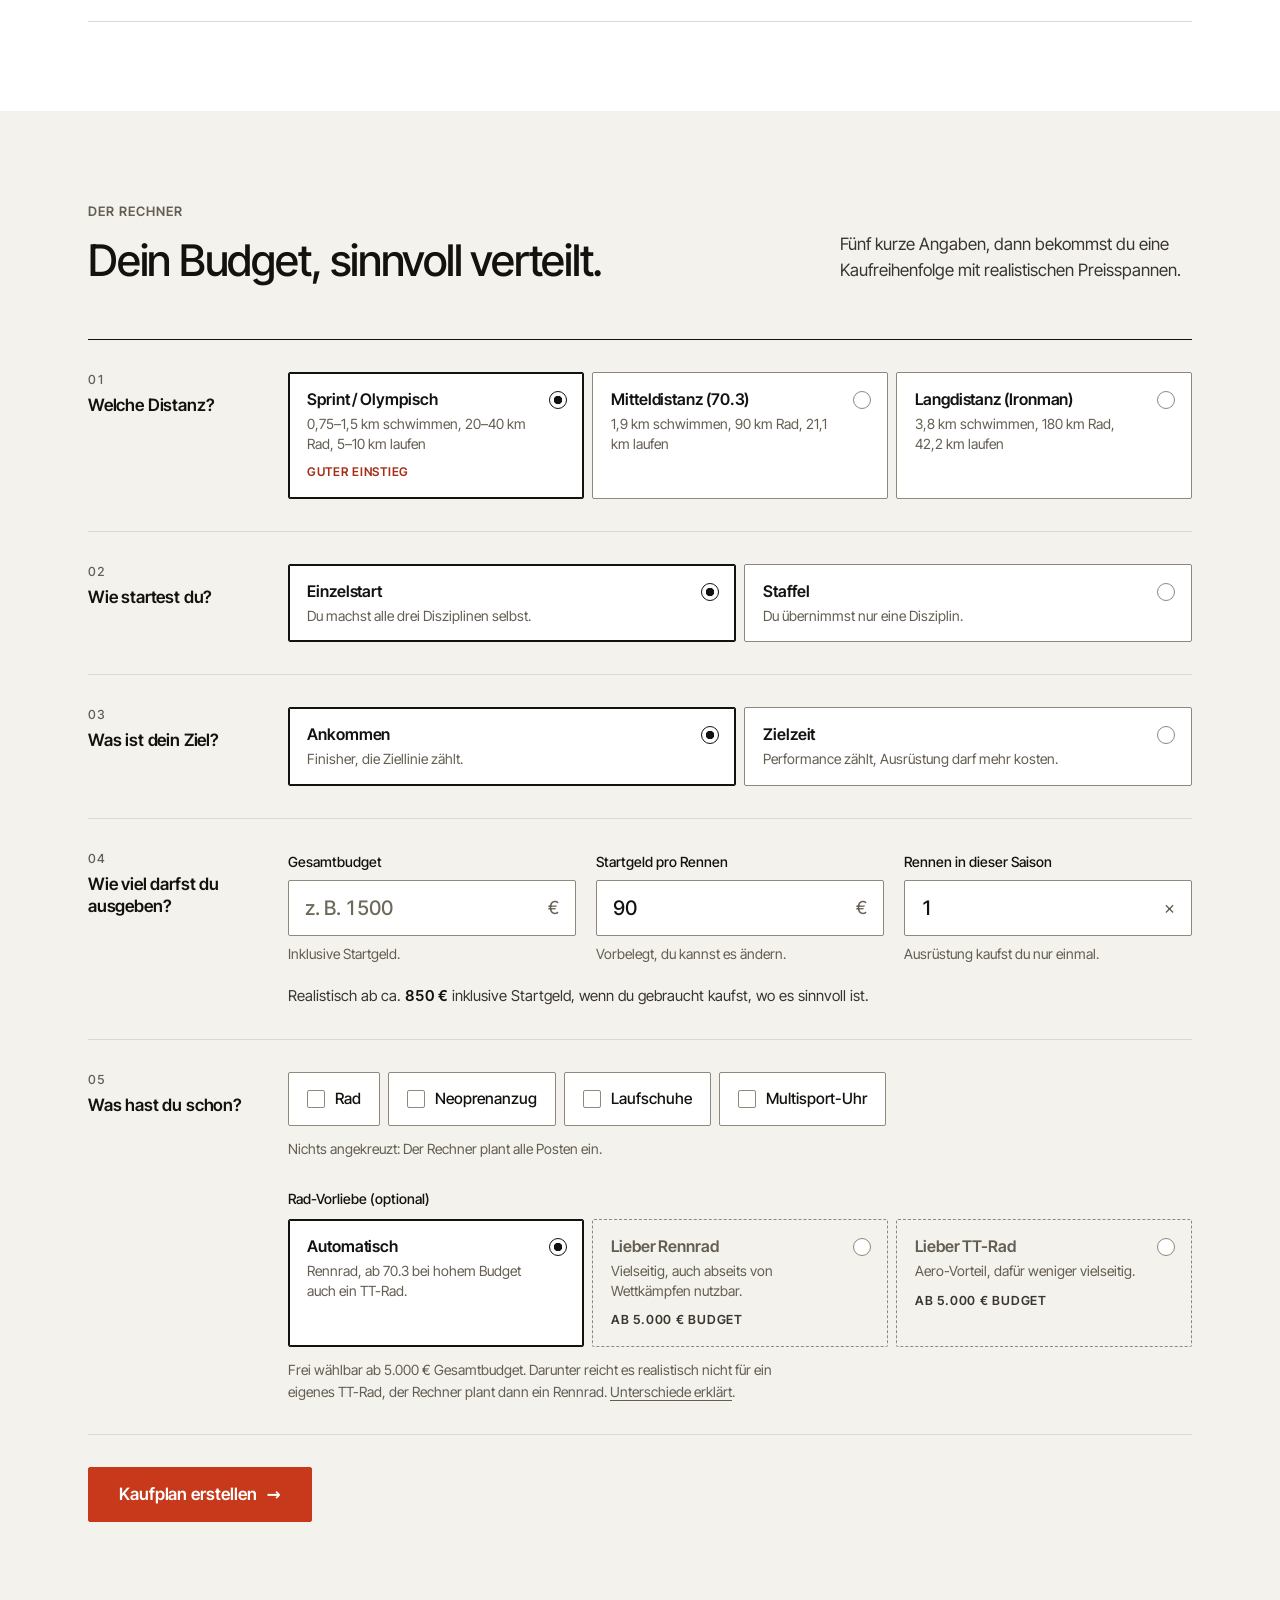
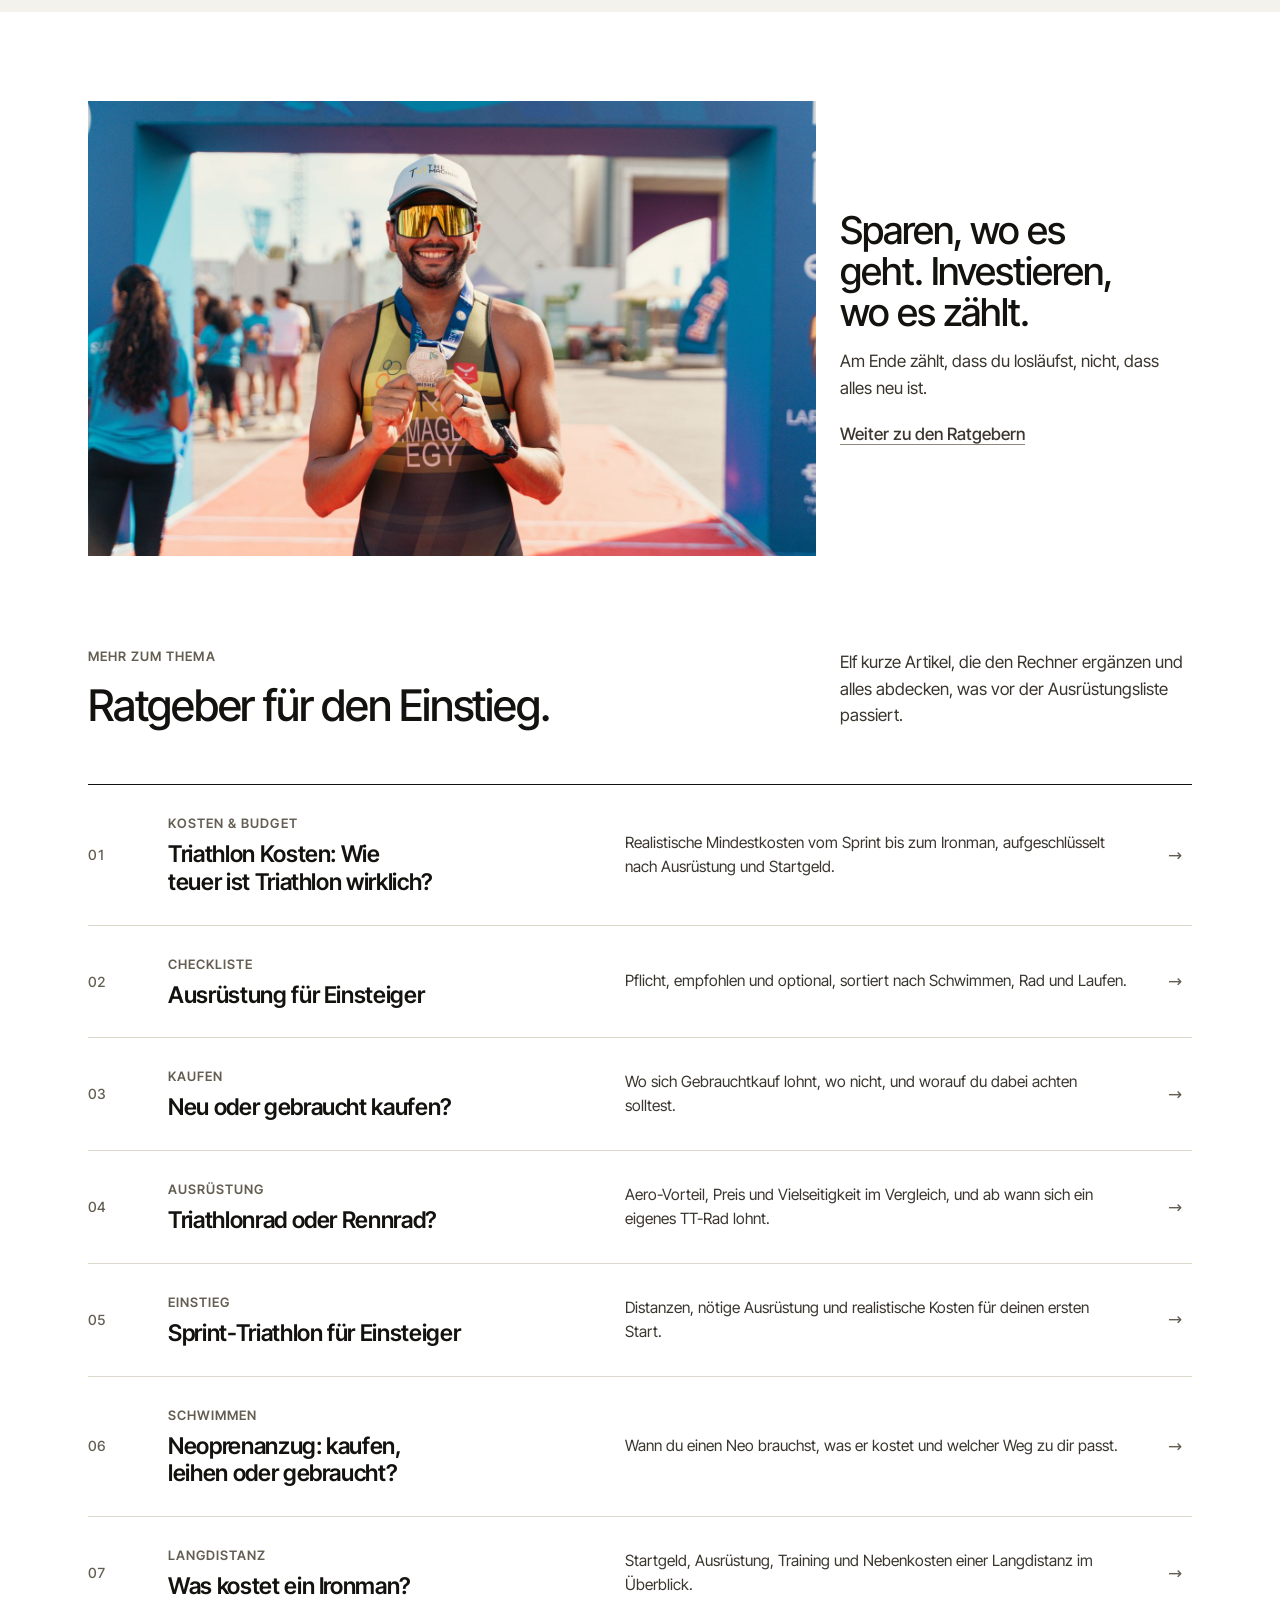
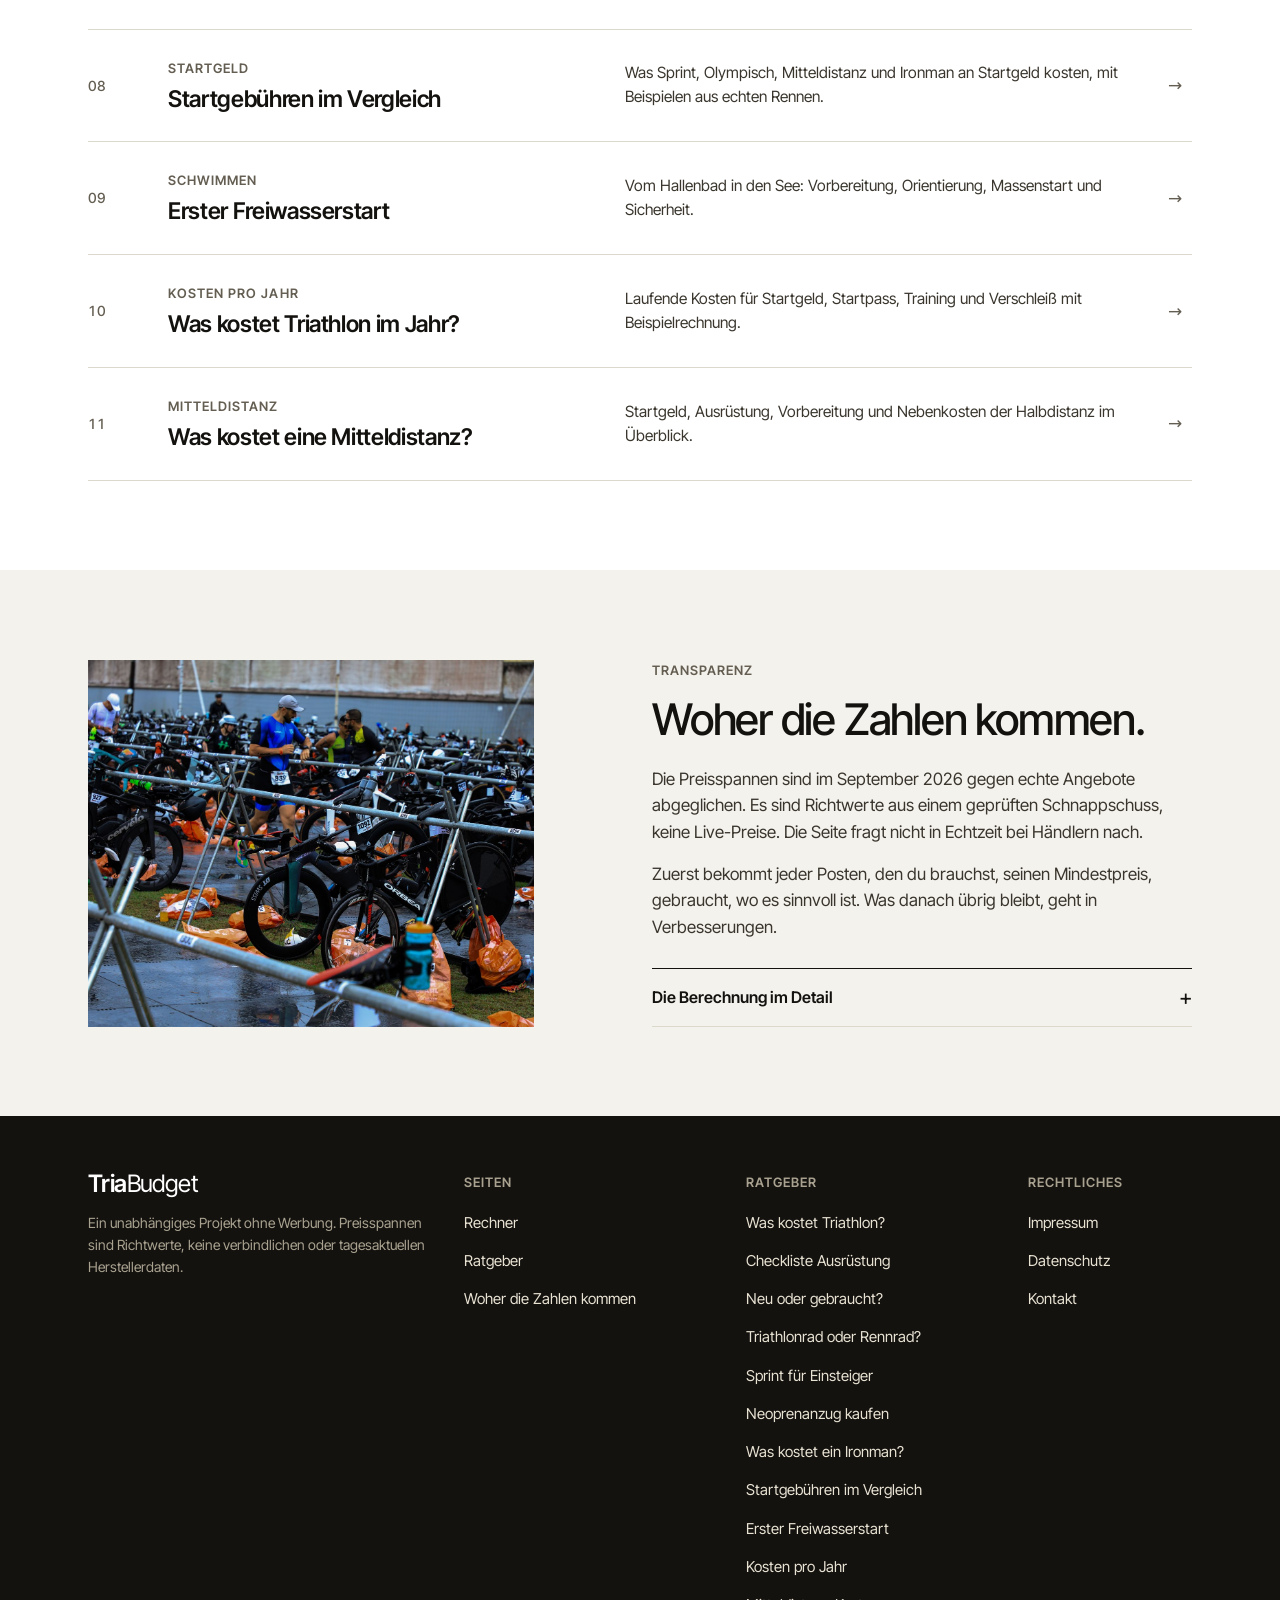
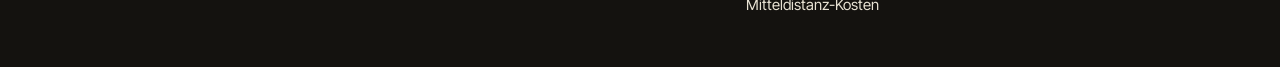
==== commit 369a1a28: "Neue Ratgeber: Triathlon-Kosten pro Jahr und Mitteldistanz-Kosten, Verlinkung in Startseite, Footer," ====
--- a/index.html
+++ b/index.html
@@ -621,7 +621,7 @@
             <p class="kicker">Mehr zum Thema</p>
             <h2 id="h-ratgeber">Ratgeber f&uuml;r den Einstieg.</h2>
           </div>
-          <p class="sec-lead">Neun kurze Artikel, die den Rechner erg&auml;nzen und alles abdecken, was vor der Ausr&uuml;stungsliste passiert.</p>
+          <p class="sec-lead">Elf kurze Artikel, die den Rechner erg&auml;nzen und alles abdecken, was vor der Ausr&uuml;stungsliste passiert.</p>
         </div>
         <ol class="rg-list">
             <li><a class="rg-row" href="was-kostet-triathlon.html"><span class="rg-n">01</span><span class="rg-title"><span class="tag-d">Kosten &amp; Budget</span><h3>Triathlon Kosten: Wie teuer ist Triathlon wirklich?</h3></span><p class="rg-desc">Realistische Mindestkosten vom Sprint bis zum Ironman, aufgeschl&uuml;sselt nach Ausr&uuml;stung und Startgeld.</p><span class="rg-arrow" aria-hidden="true">&rarr;</span></a></li>
@@ -633,6 +633,8 @@
             <li><a class="rg-row" href="ironman-kosten-langdistanz.html"><span class="rg-n">07</span><span class="rg-title"><span class="tag-d">Langdistanz</span><h3>Was kostet ein Ironman?</h3></span><p class="rg-desc">Startgeld, Ausr&uuml;stung, Training und Nebenkosten einer Langdistanz im &Uuml;berblick.</p><span class="rg-arrow" aria-hidden="true">&rarr;</span></a></li>
             <li><a class="rg-row" href="triathlon-startgebuehren.html"><span class="rg-n">08</span><span class="rg-title"><span class="tag-d">Startgeld</span><h3>Startgeb&uuml;hren im Vergleich</h3></span><p class="rg-desc">Was Sprint, Olympisch, Mitteldistanz und Ironman an Startgeld kosten, mit Beispielen aus echten Rennen.</p><span class="rg-arrow" aria-hidden="true">&rarr;</span></a></li>
             <li><a class="rg-row" href="freiwasser-triathlon-erster-start.html"><span class="rg-n">09</span><span class="rg-title"><span class="tag-d">Schwimmen</span><h3>Erster Freiwasserstart</h3></span><p class="rg-desc">Vom Hallenbad in den See: Vorbereitung, Orientierung, Massenstart und Sicherheit.</p><span class="rg-arrow" aria-hidden="true">&rarr;</span></a></li>
+            <li><a class="rg-row" href="triathlon-kosten-pro-jahr.html"><span class="rg-n">10</span><span class="rg-title"><span class="tag-d">Kosten pro Jahr</span><h3>Was kostet Triathlon im Jahr?</h3></span><p class="rg-desc">Laufende Kosten f&uuml;r Startgeld, Startpass, Training und Verschlei&szlig; mit Beispielrechnung.</p><span class="rg-arrow" aria-hidden="true">&rarr;</span></a></li>
+            <li><a class="rg-row" href="mitteldistanz-triathlon-kosten.html"><span class="rg-n">11</span><span class="rg-title"><span class="tag-d">Mitteldistanz</span><h3>Was kostet eine Mitteldistanz?</h3></span><p class="rg-desc">Startgeld, Ausr&uuml;stung, Vorbereitung und Nebenkosten der Halbdistanz im &Uuml;berblick.</p><span class="rg-arrow" aria-hidden="true">&rarr;</span></a></li>
         </ol>
       </div>
     </section>
@@ -678,6 +680,8 @@
       <a href="ironman-kosten-langdistanz.html">Was kostet ein Ironman?</a>
       <a href="triathlon-startgebuehren.html">Startgebühren im Vergleich</a>
       <a href="freiwasser-triathlon-erster-start.html">Erster Freiwasserstart</a>
+      <a href="triathlon-kosten-pro-jahr.html">Kosten pro Jahr</a>
+      <a href="mitteldistanz-triathlon-kosten.html">Mitteldistanz-Kosten</a>
       </nav>
       <nav class="foot-col narrow" aria-label="Rechtliches">
         <p class="lbl">Rechtliches</p>
